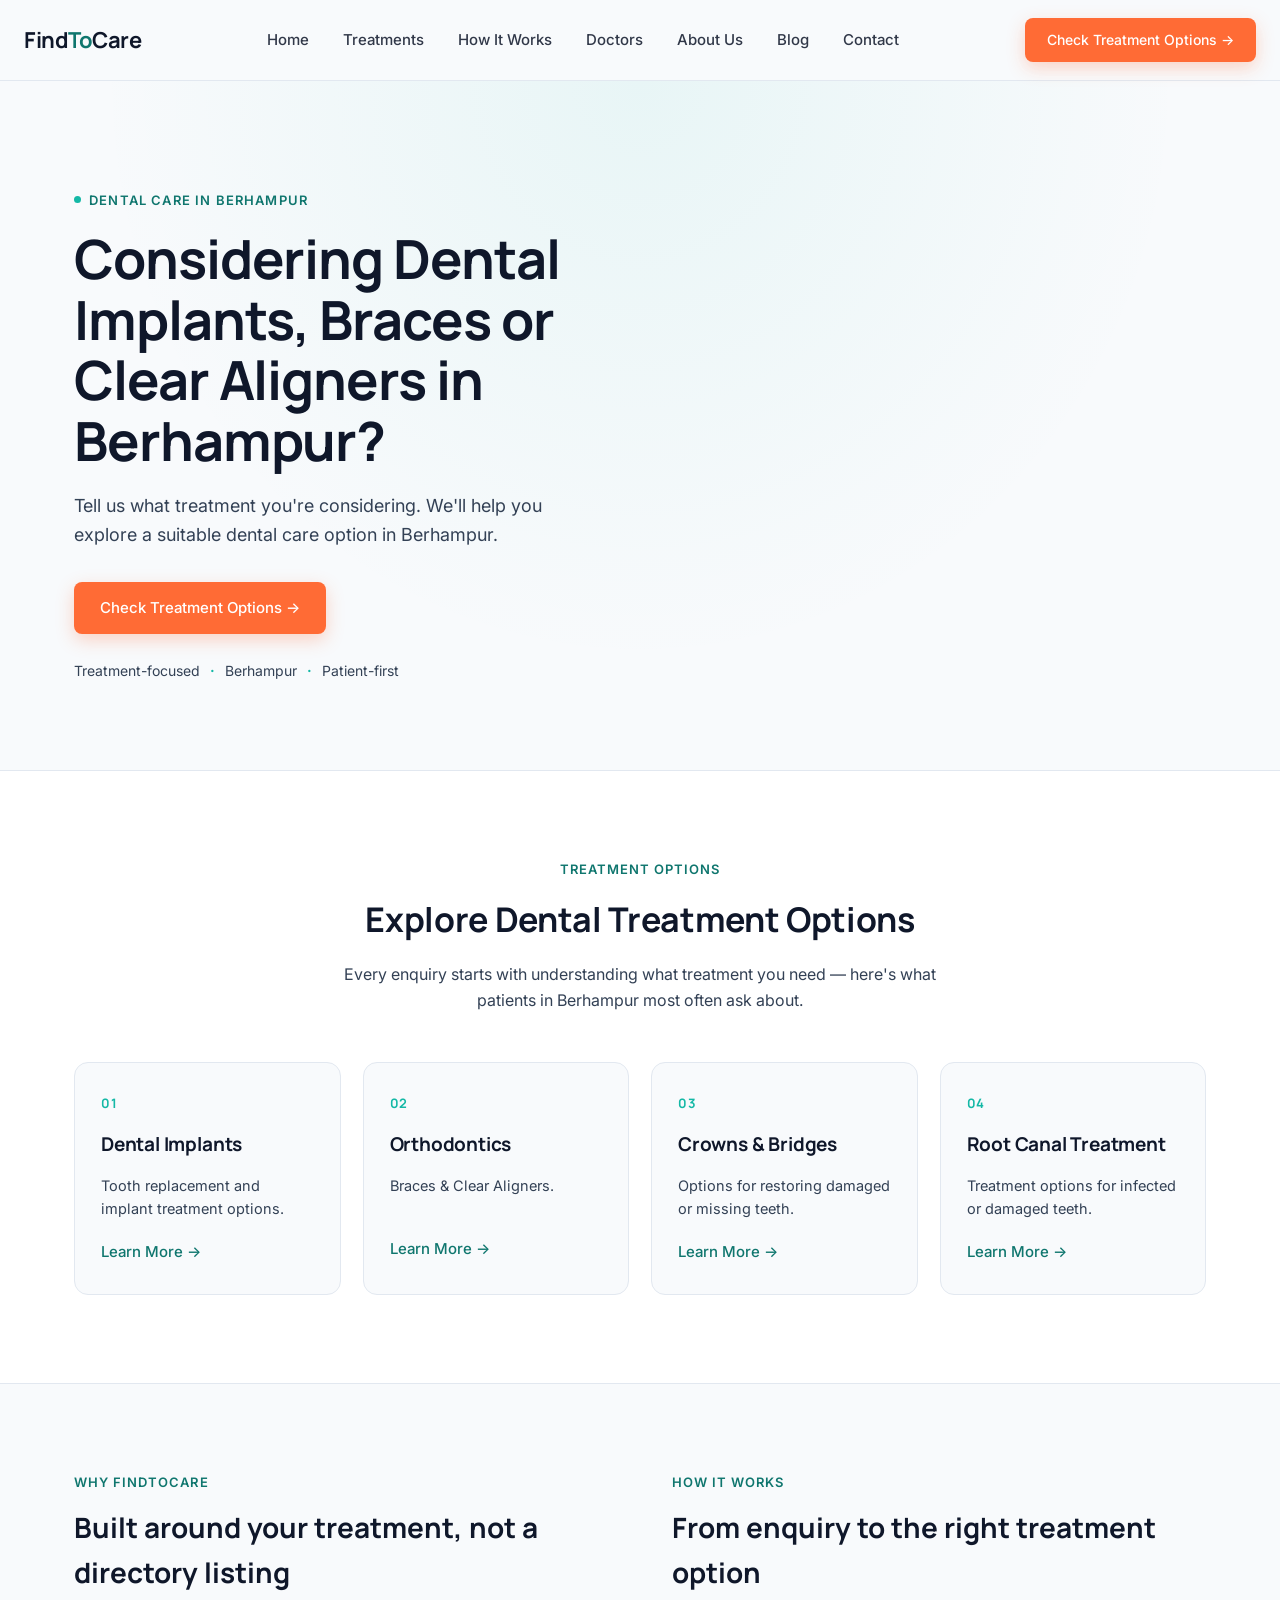
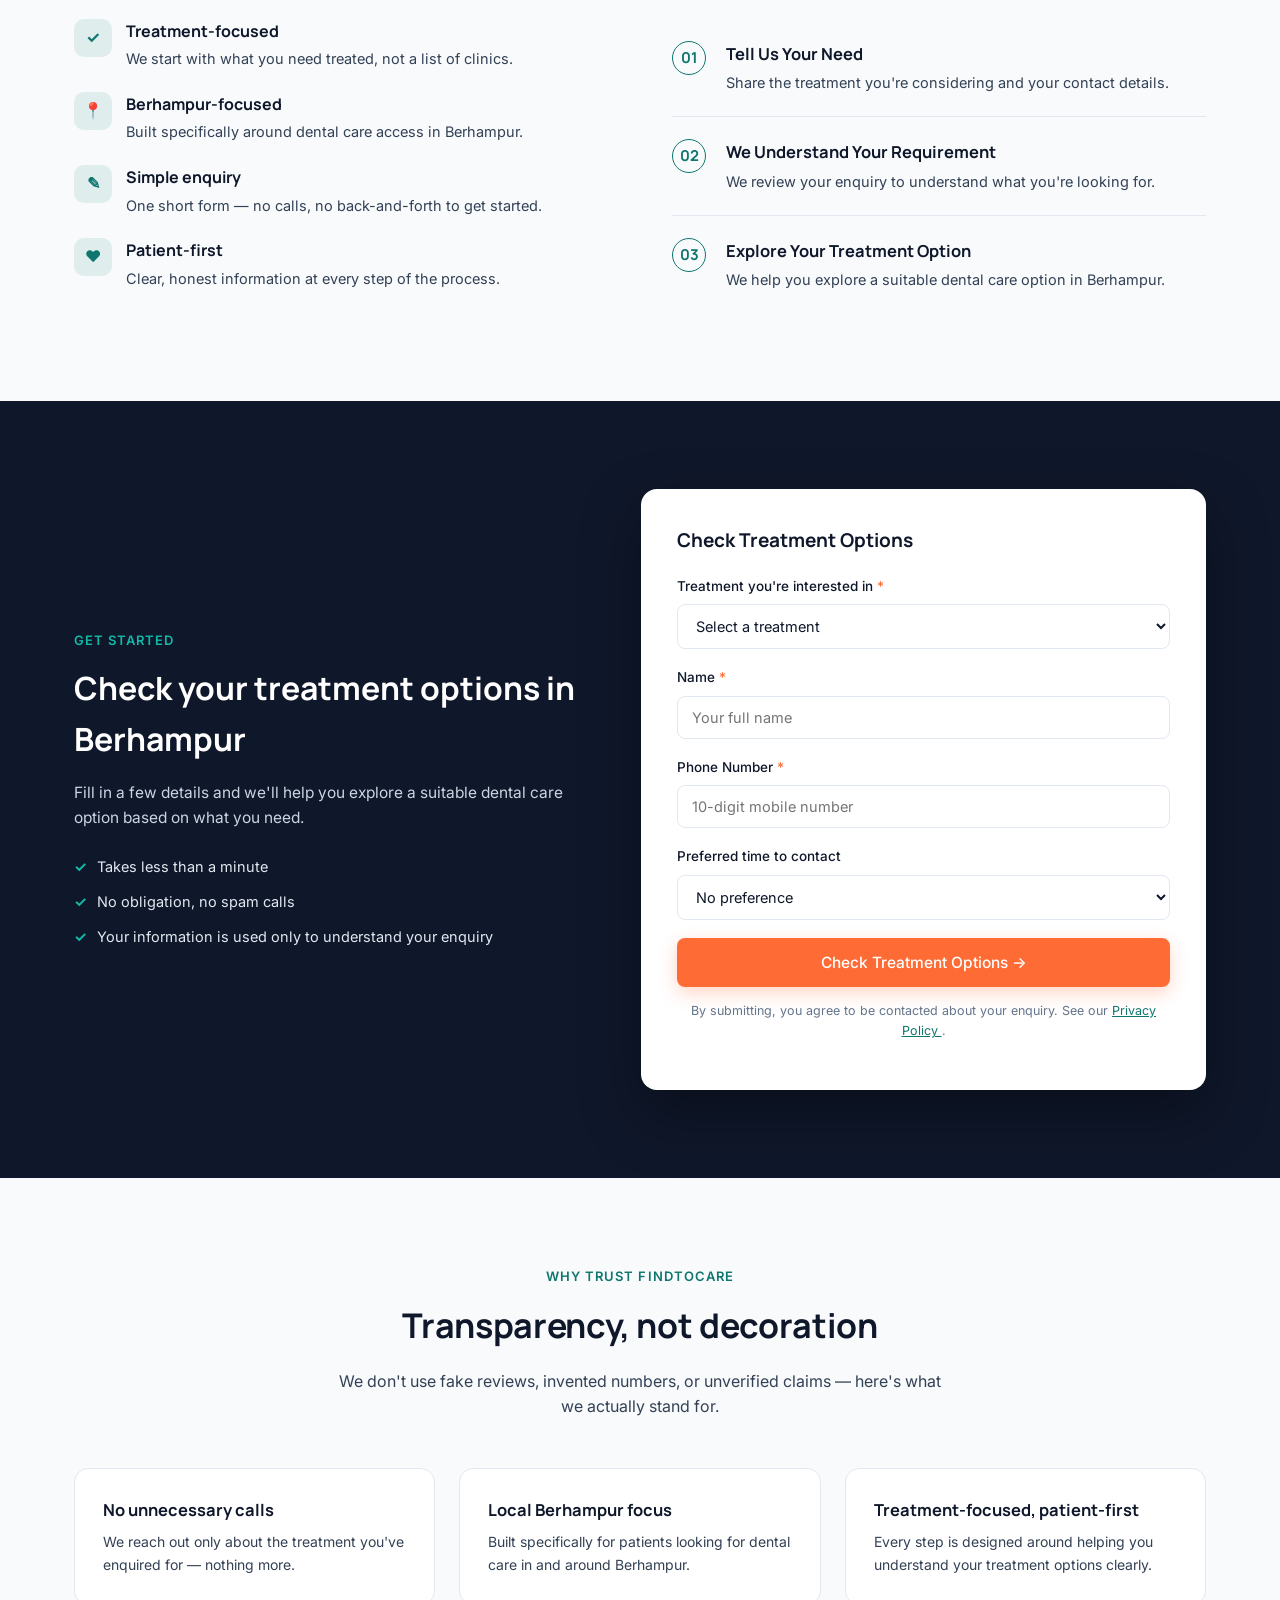
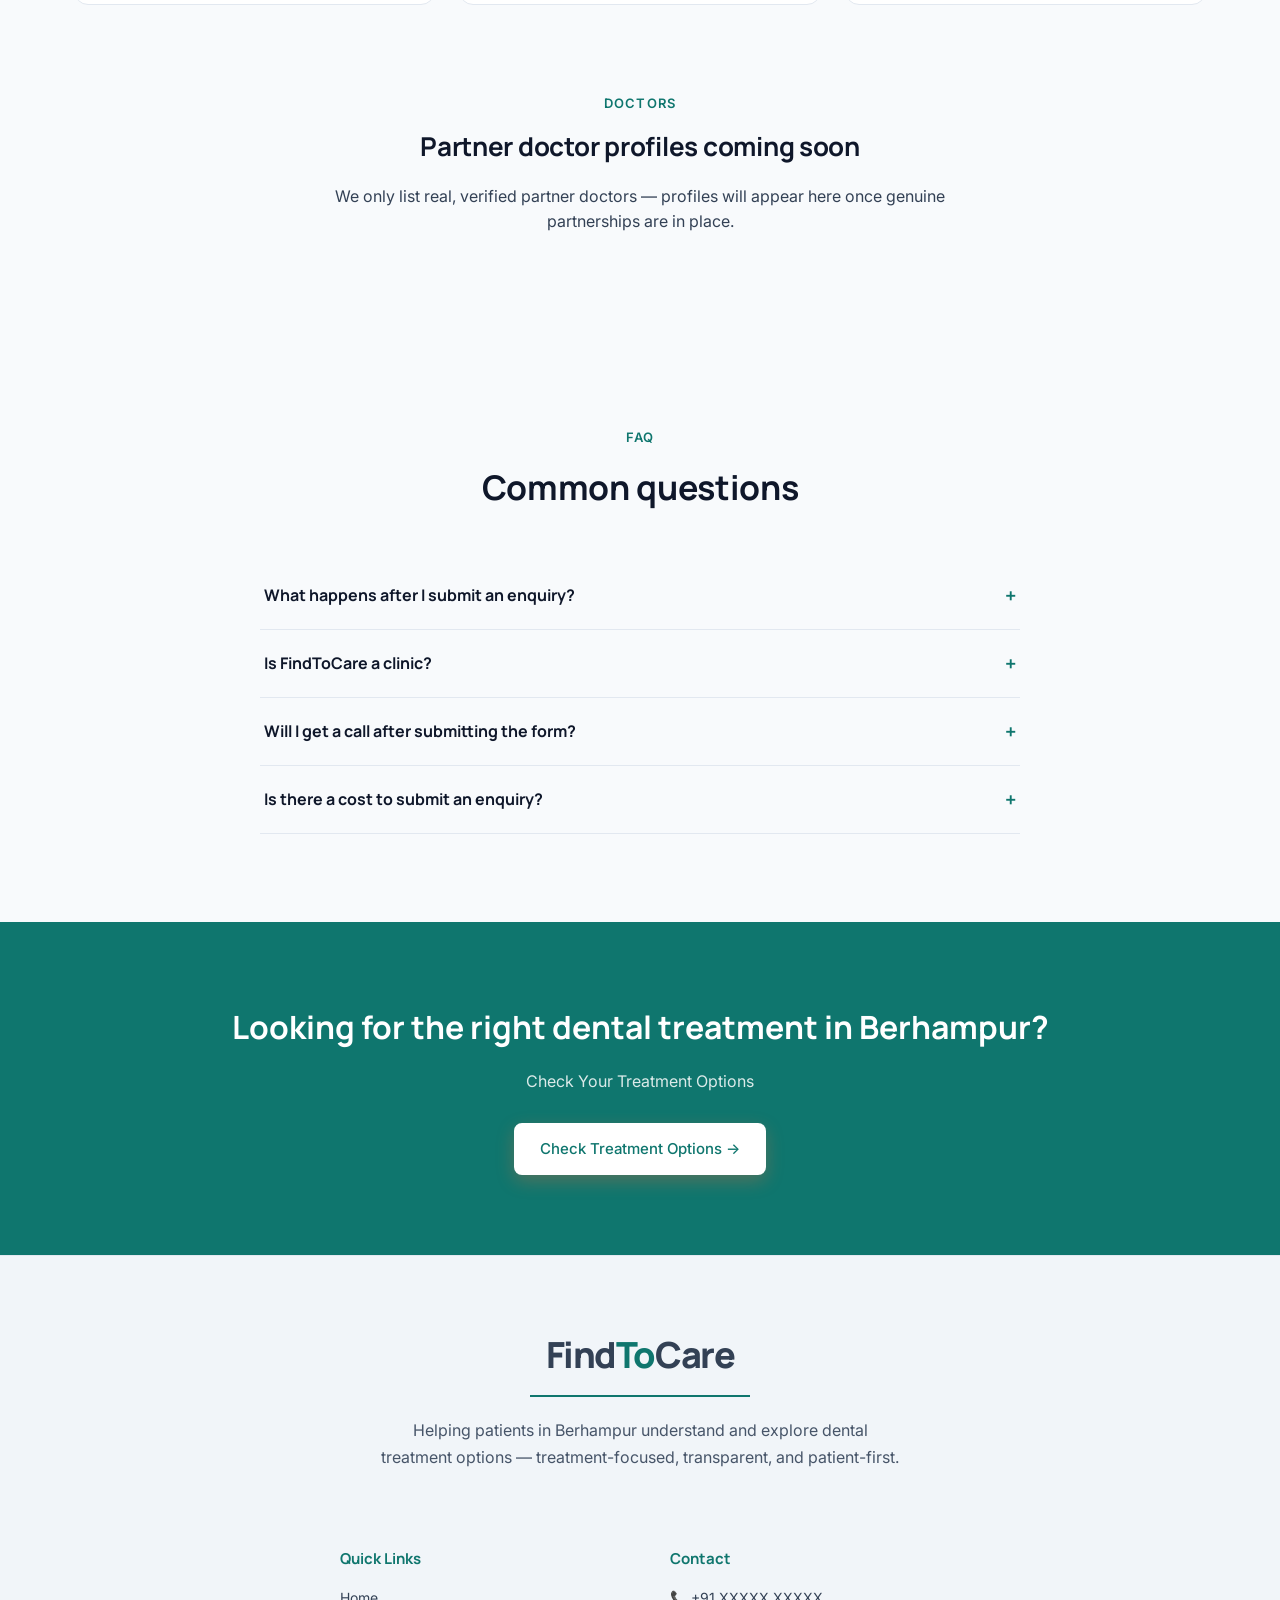
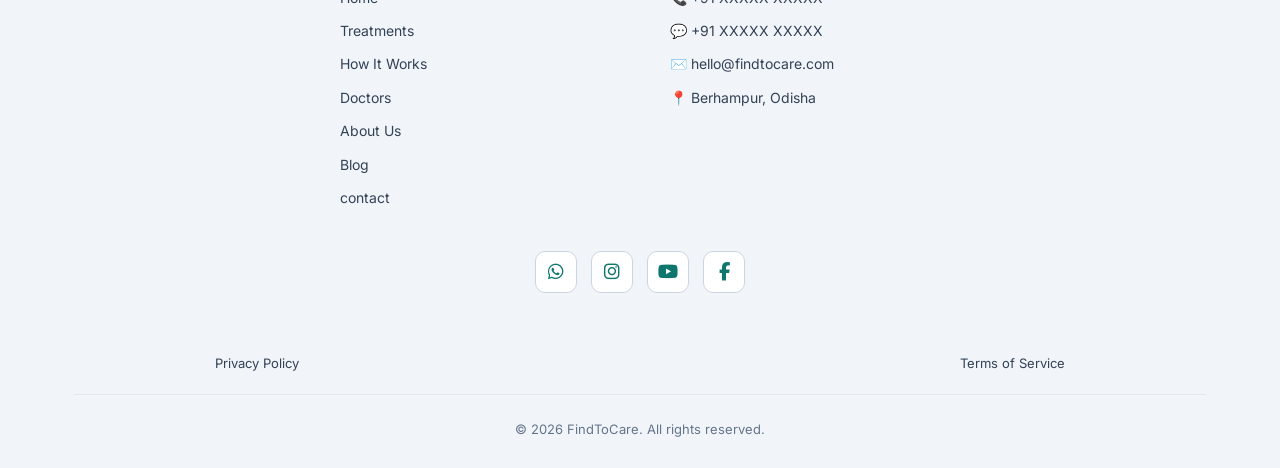
==== Index.html @ 0a7e87ca "Update Index.html" ====
<!DOCTYPE html>
<html lang="en">
<head>
<meta charset="UTF-8">
<meta name="viewport" content="width=device-width, initial-scale=1.0">
<meta name="robots" content="noindex, nofollow">
<title>FindToCare — Dental Care in Berhampur</title>
<link rel="stylesheet" href="https://cdnjs.cloudflare.com/ajax/libs/font-awesome/6.5.1/css/all.min.css">
<link rel="preconnect" href="https://fonts.googleapis.com">
<link href="https://fonts.googleapis.com/css2?family=Manrope:wght@500;700;800&family=Inter:wght@400;500;600&display=swap" rel="stylesheet">

<style>

:root{
  --brand:#0F766E;
  --navy:#0F172A;
  --bg:#F8FAFC;
  --body:#334155;
  --cta:#FF6B35;
  --cta-dark:#e2551f;
  --accent:#14B8A6;
  --white:#ffffff;
  --border:#E2E8F0;
}

*{
  box-sizing:border-box;
}

html{
  scroll-behavior:smooth;
}

body{
  margin:0;
  background:var(--bg);
  color:var(--body);
  font-family:'Inter',sans-serif;
  font-weight:400;
  line-height:1.6;
  -webkit-font-smoothing:antialiased;
}

h1,h2,h3,.logo{
  font-family:'Manrope',sans-serif;
  font-weight:700;
  color:var(--navy);
  margin:0;
}

a{
  text-decoration:none;
  color:inherit;
}

img{
  max-width:100%;
  display:block;
}

.container{
  max-width:1180px;
  margin:0 auto;
  padding:0 24px;
}

:focus-visible{
  outline:3px solid var(--accent);
  outline-offset:3px;
}


/* =========================
   BUTTONS
========================= */

.btn{
  display:inline-flex;
  align-items:center;
  justify-content:center;
  gap:8px;
  font-family:'Inter',sans-serif;
  font-weight:500;
  font-size:15px;
  padding:14px 26px;
  border-radius:8px;
  border:none;
  cursor:pointer;
  transition:
    transform .15s ease,
    box-shadow .15s ease,
    background .15s ease;
}

.btn-primary{
  background:var(--cta);
  color:#fff;
  box-shadow:0 6px 18px rgba(255,107,53,0.28);
}

.btn-primary:hover{
  background:var(--cta-dark);
  transform:translateY(-1px);
}

.btn-secondary{
  color:var(--brand);
  font-weight:500;
  padding:0;
  background:none;
}

.btn-secondary:hover{
  text-decoration:underline;
}

.btn-outline{
  border:1.5px solid var(--brand);
  color:var(--brand);
  background:transparent;
  padding:12px 22px;
}

.btn-outline:hover{
  background:rgba(15,118,110,0.06);
}


/* =========================
   HEADER
========================= */

header{
  position:sticky;
  top:0;
  z-index:50;
  background:rgba(248,250,252,0.92);
  backdrop-filter:blur(8px);
  border-bottom:1px solid var(--border);
}

.header-inner{
  display:flex;
  align-items:center;
  justify-content:space-between;
  padding:18px 24px;
}

.logo{
  font-size:22px;
  letter-spacing:-0.02em;
}

.logo span.find,
.logo span.care{
  color:var(--navy);
}

.logo span.to{
  color:var(--brand);
}

nav.main-nav{
  display:flex;
  align-items:center;
  gap:34px;
}

nav.main-nav a{
  font-family:'Inter',sans-serif;
  font-weight:500;
  font-size:15px;
  color:var(--navy);
  opacity:0.85;
}

nav.main-nav a:hover{
  opacity:1;
  color:var(--brand);
}

.header-right{
  display:flex;
  align-items:center;
  gap:28px;
}

.hamburger{
  display:none;
  flex-direction:column;
  gap:5px;
  background:none;
  border:none;
  cursor:pointer;
  padding:4px;
}

.hamburger span{
  width:24px;
  height:2px;
  background:var(--navy);
  display:block;
}

.mobile-menu{
  display:none;
  flex-direction:column;
  gap:2px;
  padding:0 24px 20px;
  background:var(--bg);
  border-bottom:1px solid var(--border);
}

.mobile-menu a{
  padding:12px 0;
  font-family:'Inter',sans-serif;
  font-weight:500;
  color:var(--navy);
  border-bottom:1px solid var(--border);
}

.mobile-menu.open{
  display:flex;
}


/* =========================
   HERO
========================= */

.hero{
  padding:104px 0 88px;
  position:relative;
  overflow:hidden;
  background:
    radial-gradient(
      ellipse at top,
      rgba(20,184,166,0.07) 0%,
      rgba(248,250,252,0) 60%
    );
}

.hero-grid{
  display:grid;
  grid-template-columns:1.1fr 0.9fr;
  gap:40px;
  align-items:center;
}

.hero-copy{
  text-align:left;
}

.eyebrow{
  font-family:'Inter',sans-serif;
  font-weight:600;
  font-size:13px;
  letter-spacing:0.09em;
  color:var(--brand);
  text-transform:uppercase;
  display:inline-flex;
  align-items:center;
  gap:8px;
  margin-bottom:18px;
}

.eyebrow::before{
  content:"";
  width:7px;
  height:7px;
  border-radius:50%;
  background:var(--accent);
  display:inline-block;
}

.hero h1{
  font-size:54px;
  line-height:1.12;
  letter-spacing:-0.02em;
  margin-bottom:22px;
}

.hero-sub{
  font-size:18px;
  color:var(--body);
  max-width:520px;
  margin:0 0 32px;
}

.hero-cta-row{
  display:flex;
  align-items:center;
  justify-content:flex-start;
  gap:20px;
  flex-wrap:wrap;
  margin-bottom:26px;
}

.trust-line{
  font-family:'Inter',sans-serif;
  font-size:14px;
  color:var(--body);
  display:flex;
  align-items:center;
  justify-content:flex-start;
  gap:10px;
  flex-wrap:wrap;
}

.trust-line .dot{
  color:var(--accent);
  font-weight:700;
}

.hero-image{
  min-height:280px;
}


/* =========================
   SECTIONS
========================= */

section{
  padding:88px 0;
}

.section-head{
  max-width:620px;
  margin:0 auto 48px;
  text-align:center;
}

.section-eyebrow{
  font-family:'Inter',sans-serif;
  font-weight:600;
  font-size:13px;
  letter-spacing:0.08em;
  text-transform:uppercase;
  color:var(--brand);
  margin-bottom:12px;
  display:block;
}

.section-head h2{
  font-size:34px;
  letter-spacing:-0.01em;
  margin-bottom:14px;
}

.section-head p{
  font-size:16px;
  color:var(--body);
}


/* =========================
   TREATMENTS
========================= */

.treatments-section{
  background:var(--white);
  border-top:1px solid var(--border);
  border-bottom:1px solid var(--border);
}

.treatment-grid{
  display:grid;
  grid-template-columns:repeat(4,1fr);
  gap:22px;
}

.t-card{
  background:var(--bg);
  border:1px solid var(--border);
  border-radius:14px;
  padding:30px 26px;
  transition:
    transform .18s ease,
    box-shadow .18s ease,
    border-color .18s ease;
}

.t-card:hover{
  transform:translateY(-4px);
  box-shadow:0 14px 30px rgba(15,23,42,0.08);
  border-color:var(--accent);
}

.t-num{
  font-family:'Manrope',sans-serif;
  font-weight:700;
  font-size:13px;
  color:var(--accent);
  letter-spacing:0.04em;
  margin-bottom:16px;
  display:block;
}

.t-card h3{
  font-size:19px;
  margin-bottom:10px;
  letter-spacing:-0.01em;
}

.t-card p{
  font-size:14.5px;
  color:var(--body);
  margin-bottom:18px;
  min-height:44px;
}


/* =========================
   WHY + HOW
========================= */

.why-how-grid{
  display:grid;
  grid-template-columns:1fr 1fr;
  gap:64px;
  align-items:start;
}

.why-list{
  list-style:none;
  padding:0;
  margin:0;
  display:grid;
  gap:20px;
}

.why-list li{
  display:flex;
  gap:14px;
  align-items:flex-start;
  font-family:'Inter',sans-serif;
}

.why-icon{
  width:38px;
  height:38px;
  border-radius:10px;
  background:rgba(15,118,110,0.1);
  color:var(--brand);
  display:flex;
  align-items:center;
  justify-content:center;
  flex-shrink:0;
  font-weight:700;
}

.why-list strong{
  color:var(--navy);
  font-family:'Manrope',sans-serif;
  display:block;
  margin-bottom:2px;
  font-size:16px;
}

.why-list span.desc{
  font-size:14.5px;
  color:var(--body);
}

.how-steps{
  display:grid;
  gap:0;
}

.how-step{
  display:flex;
  gap:20px;
  padding:22px 0;
  border-bottom:1px solid var(--border);
}

.how-step:last-child{
  border-bottom:none;
}

.how-num{
  font-family:'Manrope',sans-serif;
  font-weight:700;
  font-size:15px;
  color:var(--brand);
  width:34px;
  height:34px;
  border-radius:50%;
  border:1.5px solid var(--brand);
  display:flex;
  align-items:center;
  justify-content:center;
  flex-shrink:0;
}

.how-step h3{
  font-size:16.5px;
  margin-bottom:4px;
}

.how-step p{
  font-size:14.5px;
  margin:0;
  color:var(--body);
}


/* =========================
   FORM
========================= */

.form-section{
  background:var(--navy);
}

.form-wrap{
  display:grid;
  grid-template-columns:0.95fr 1.05fr;
  gap:56px;
  align-items:center;
}

.form-copy .section-eyebrow{
  color:var(--accent);
}

.form-copy h2{
  color:#fff;
  font-size:32px;
  margin-bottom:16px;
  text-align:left;
}

.form-copy p{
  color:#CBD5E1;
  font-size:15.5px;
  margin-bottom:24px;
}

.form-points{
  list-style:none;
  padding:0;
  margin:0;
  display:grid;
  gap:12px;
}

.form-points li{
  display:flex;
  gap:10px;
  align-items:flex-start;
  color:#E2E8F0;
  font-size:14.5px;
}

.form-points li::before{
  content:"✓";
  color:var(--accent);
  font-weight:700;
}

.form-card{
  background:var(--white);
  border-radius:16px;
  padding:36px;
  box-shadow:0 24px 60px rgba(0,0,0,0.35);
}

.form-card h3{
  font-size:19px;
  margin-bottom:20px;
}

.field{
  margin-bottom:18px;
}

.field label{
  display:block;
  font-family:'Inter',sans-serif;
  font-weight:500;
  font-size:13.5px;
  color:var(--navy);
  margin-bottom:7px;
}

.field .req{
  color:var(--cta);
}

.field select,
.field input{
  width:100%;
  padding:12px 14px;
  border:1.5px solid var(--border);
  border-radius:8px;
  font-family:'Inter',sans-serif;
  font-size:14.5px;
  color:var(--navy);
  background:#fff;
  transition:border-color .15s ease;
}

.field select:focus,
.field input:focus{
  border-color:var(--brand);
  outline:none;
}

.field-error{
  font-size:12.5px;
  color:var(--cta);
  margin-top:6px;
  display:none;
}

.field.invalid select,
.field.invalid input{
  border-color:var(--cta);
}

.field.invalid .field-error{
  display:block;
}

.form-submit{
  width:100%;
  justify-content:center;
  font-size:15.5px;
  padding:15px;
}

.form-note{
  font-size:12.5px;
  color:#64748B;
  margin-top:14px;
  text-align:center;
}

.form-note a{
  color:var(--brand);
  text-decoration:underline;
}

.form-success{
  display:none;
  text-align:center;
  padding:20px 0;
}

.form-success.show{
  display:block;
}

.form-success .check{
  width:52px;
  height:52px;
  border-radius:50%;
  background:rgba(20,184,166,0.12);
  color:var(--accent);
  display:flex;
  align-items:center;
  justify-content:center;
  margin:0 auto 16px;
  font-size:26px;
}

.form-success h3{
  margin-bottom:8px;
}

.form-success p{
  font-size:14.5px;
  color:var(--body);
}

.form-fields.hidden{
  display:none;
}


/* =========================
   TRUST
========================= */

.trust-grid{
  display:grid;
  grid-template-columns:repeat(3,1fr);
  gap:24px;
}

.trust-card{
  padding:28px;
  border-radius:14px;
  border:1px solid var(--border);
  background:var(--white);
}

.trust-card h3{
  font-size:16.5px;
  margin-bottom:8px;
}

.trust-card p{
  font-size:14px;
  margin:0;
  color:var(--body);
}


/* =========================
   FAQ
========================= */

.faq-list{
  max-width:760px;
  margin:0 auto;
  display:grid;
  gap:0;
}

.faq-item{
  border-bottom:1px solid var(--border);
}

.faq-q{
  width:100%;
  text-align:left;
  background:none;
  border:none;
  padding:20px 4px;
  display:flex;
  justify-content:space-between;
  align-items:center;
  cursor:pointer;
  font-family:'Manrope',sans-serif;
  font-weight:700;
  font-size:16px;
  color:var(--navy);
}

.faq-q .plus{
  color:var(--brand);
  font-size:20px;
  transition:transform .2s ease;
  flex-shrink:0;
  margin-left:16px;
}

.faq-item.open .plus{
  transform:rotate(45deg);
}

.faq-a{
  max-height:0;
  overflow:hidden;
  transition:max-height .25s ease;
}

.faq-a p{
  padding:0 4px 20px;
  font-size:14.5px;
  color:var(--body);
  margin:0;
}


/* =========================
   FINAL CTA
========================= */

.final-cta{
  background:var(--brand);
  text-align:center;
  padding:80px 0;
}

.final-cta h2{
  color:#fff;
  font-size:32px;
  margin-bottom:14px;
}

.final-cta p{
  color:rgba(255,255,255,0.85);
  font-size:16px;
  margin-bottom:28px;
}


/* =========================
   FOOTER
========================= */

footer{
  background:#F1F5F9;
  border-top:1px solid #E2E8F0;
  padding:70px 0 28px;
}

.footer-brand{
  text-align:center;
  margin:0 auto 55px;
  max-width:600px;
}

.footer-logo{
  display:inline-block;
  font-family:'Manrope',sans-serif;
  font-size:36px;
  font-weight:800;
  letter-spacing:-0.04em;
  margin-bottom:12px;
  }

  .footer-logo .to{
  color:#0F766E;
  }
.footer-divider {
  width: 220px;
  border: none;
  border-top: 2px solid #0F766E;
  margin: 0 auto 20px;
}
  
.footer-brand p{
  font-size:16px;
  line-height:1.7;
  color:#475569;
  margin:0 auto;
  max-width:520px;
}

.footer-grid{
  display:grid;
  grid-template-columns:1fr  1fr;
  gap:60px;
  max-width:600px;
  margin:0 auto 42px;
}

  .footer-pair{
  display:flex;
  flex-direction:column;
  gap:32px;
  }

.footer-col h4{
  font-family:'Manrope',sans-serif;
  font-weight:700;
  font-size:15px;
  color:#0F766E;
  margin-bottom:16px;
}

.footer-col ul{
  list-style:none;
  padding:0;
  margin:0;
  display:grid;
  gap:11px;
}

.footer-col li,
.footer-col a{
  font-size:14px;
  color:#334155;
}

.footer-col a:hover{
  color:#FF6B35;
}

.social-row{
  display:flex;
  justify-content:center;
  align-items:center;
  gap:14px;
  margin:0 auto 40px;
}

.social-row a{
  width:42px;
  height:42px;
  border-radius:10px;
  background:#FFFFFF;
  border:1px solid #CBD5E1;
  display:flex;
  align-items:center;
  justify-content:center;
  color:#0F766E;
  font-size:18px;
  transition:all .18s ease;
}

.social-row a:hover{
  color:#FFFFFF;
  background:#FF6B35;
  border-color:#FF6B35;
  transform:translateY(-2px);
}

.footer-bottom{
  border-top:1px solid #E2E8F0;
  padding-top:24px;
  display:flex;
  justify-content:center;
  align-items:center;
  font-size:13px;
  color:#64748B;
  text-align:center;
}
.footer-legal{
  display:flex;
  justify-content:space-between;
  align-items:center;
  max-width:850px;
  margin:0 auto 20px;
  padding-top:20px;
  
}

.footer-legal a{
  color:#334155;
  font-size:13px;
  text-decoration:none;
}


  
/* =========================
   TABLET
========================= */

@media (max-width:920px){

  nav.main-nav{
    display:none;
  }

  .hamburger{
    display:flex;
  }

  /* Desktop header CTA hidden on tablet/mobile */
  .header-right .btn{
    display:none;
  }

  .header-inner{
    padding:16px 24px;
  }

  .hero-grid{
    grid-template-columns:1fr;
    gap:28px;
    text-align:center;
  }

  .hero-copy{
    text-align:center;
  }

  .hero-sub{
    margin-left:auto;
    margin-right:auto;
  }

  .hero-cta-row{
    justify-content:center;
  }

  .trust-line{
    justify-content:center;
  }

  .hero-image{
    min-height:0;
  }

  .treatment-grid{
    grid-template-columns:repeat(2,1fr);
  }

  .why-how-grid{
    grid-template-columns:1fr;
    gap:48px;
  }

  .form-wrap{
    grid-template-columns:1fr;
    gap:36px;
  }

  .form-copy{
    text-align:center;
  }

  .form-copy h2{
    text-align:center;
  }

  .form-points{
    justify-items:center;
  }

  .form-points li{
    text-align:left;
  }

  .trust-grid{
    grid-template-columns:1fr;
  }

  .footer-grid{
    grid-template-columns:1fr 1fr;
    gap:32px;
  }
}


/* =========================
   MOBILE
========================= */

@media (max-width:560px){

  .container{
    padding:0 18px;
  }

  /* Mobile header */
  .header-inner{
    padding:15px 18px;
  }

  .logo{
    font-size:21px;
  }

  .mobile-menu{
    padding:0 18px 18px;
  }

  .hero{
    padding:56px 0 48px;
  }

  .hero h1{
    font-size:34px;
    line-height:1.16;
  }

  .hero-sub{
    font-size:16px;
    line-height:1.6;
  }

  .hero-cta-row{
    margin-bottom:22px;
  }

  .hero .btn{
    width:100%;
    max-width:320px;
  }

  .trust-line{
    font-size:13px;
    gap:7px;
  }

  section{
    padding:60px 0;
  }

  .section-head{
    margin-bottom:36px;
  }

  .section-head h2{
    font-size:26px;
  }

  .section-head p{
    font-size:15px;
  }

  .treatment-grid{
    grid-template-columns:1fr;
    gap:16px;
  }

  .t-card{
    padding:26px 22px;
  }

  .t-card p{
    min-height:auto;
  }

  .why-how-grid{
    gap:42px;
  }

  .why-list{
    gap:18px;
  }

  .how-step{
    gap:14px;
    padding:20px 0;
  }

  .form-card{
    padding:26px 22px;
  }

  .form-copy h2{
    font-size:28px;
  }

  .final-cta{
    padding:64px 0;
  }

  .final-cta h2{
    font-size:27px;
  }

  .final-cta p{
    font-size:15px;
  }

  .final-cta .btn{
    width:100%;
    max-width:320px;
  }

  .footer-grid{
    grid-template-columns:1fr;
    gap:30px;
    margin-bottom:38px;
  }

  .footer-bottom{
    flex-direction:column;
    align-items:flex-start;
  }
}


/* =========================
   SMALL MOBILE
========================= */

@media (max-width:380px){

  .hero h1{
    font-size:30px;
  }

  .hero-sub{
    font-size:15px;
  }

  .section-head h2{
    font-size:24px;
  }

  .form-card{
    padding:22px 18px;
  }
}


/* =========================
   REDUCED MOTION
========================= */

@media (prefers-reduced-motion:reduce){

  *{
    transition:none !important;
    scroll-behavior:auto !important;
  }
}

</style>
</head>

<body>


<!-- =========================
     HEADER
========================= -->

<header>

  <div class="header-inner">

    <a href="#top" class="logo">
      <span class="find">Find</span><span class="to">To</span><span class="care">Care</span>
    </a>

    <nav class="main-nav">
      <a href="#top">Home</a>
      <a href="#treatments">Treatments</a>
      <a href="#how-it-works">How It Works</a>
      <a href="#doctors">Doctors</a>
      <a href="#about">About Us</a>
      <a href="#faq">Blog</a>
      <a href="#contact">Contact</a>
    </nav>

    <div class="header-right">

      <!-- Desktop only -->
      <a href="#lead-form"
         class="btn btn-primary"
         style="padding:11px 22px; font-size:14px;">
        Check Treatment Options →
      </a>

      <!-- Mobile only -->
      <button
        class="hamburger"
        id="hamburgerBtn"
        aria-label="Open menu"
        aria-expanded="false">

        <span></span>
        <span></span>
        <span></span>

      </button>

    </div>

  </div>


  <!-- Mobile menu -->
  <div class="mobile-menu" id="mobileMenu">

    <a href="#top">Home</a>
    <a href="#treatments">Treatments</a>
    <a href="#how-it-works">How It Works</a>
    <a href="#doctors">Doctors</a>
    <a href="#about">About Us</a>
    <a href="#faq">Blog</a>
    <a href="#contact">Contact</a>

  </div>

</header>


<main id="top">


<!-- =========================
     HERO
========================= -->

<section class="hero">

  <div class="container hero-grid">

    <div class="hero-copy">

      <span class="eyebrow">
        Dental Care in Berhampur
      </span>

      <h1>
        Considering Dental Implants, Braces or Clear Aligners in Berhampur?
      </h1>

      <p class="hero-sub">
        Tell us what treatment you're considering.
        We'll help you explore a suitable dental care option in Berhampur.
      </p>

      <div class="hero-cta-row">

        <a href="#lead-form" class="btn btn-primary">
          Check Treatment Options →
        </a>

      </div>

      <div class="trust-line">

        <span>Treatment-focused</span>
        <span class="dot">·</span>

        <span>Berhampur</span>
        <span class="dot">·</span>

        <span>Patient-first</span>

      </div>

    </div>

    <div class="hero-image">
      <!-- Future hero image can be added here -->
    </div>

  </div>

</section>


<!-- =========================
     TREATMENTS
========================= -->

<section class="treatments-section" id="treatments">

  <div class="container">

    <div class="section-head">

      <span class="section-eyebrow">
        Treatment Options
      </span>

      <h2>
        Explore Dental Treatment Options
      </h2>

      <p>
        Every enquiry starts with understanding what treatment you need —
        here's what patients in Berhampur most often ask about.
      </p>

    </div>


    <div class="treatment-grid">

      <div class="t-card">

        <span class="t-num">01</span>

        <h3>
          Dental Implants
        </h3>

        <p>
          Tooth replacement and implant treatment options.
        </p>

        <a href="#lead-form" class="btn btn-secondary">
          Learn More →
        </a>

      </div>


      <div class="t-card">

        <span class="t-num">02</span>

        <h3>
          Orthodontics
        </h3>

        <p>
          Braces &amp; Clear Aligners.
        </p>

        <a href="#lead-form" class="btn btn-secondary">
          Learn More →
        </a>

      </div>


      <div class="t-card">

        <span class="t-num">03</span>

        <h3>
          Crowns &amp; Bridges
        </h3>

        <p>
          Options for restoring damaged or missing teeth.
        </p>

        <a href="#lead-form" class="btn btn-secondary">
          Learn More →
        </a>

      </div>


      <div class="t-card">

        <span class="t-num">04</span>

        <h3>
          Root Canal Treatment
        </h3>

        <p>
          Treatment options for infected or damaged teeth.
        </p>

        <a href="#lead-form" class="btn btn-secondary">
          Learn More →
        </a>

      </div>

    </div>

  </div>

</section>


<!-- =========================
     WHY + HOW
========================= -->

<section id="how-it-works">

  <div class="container why-how-grid">


    <div>

      <span class="section-eyebrow">
        Why FindToCare
      </span>

      <h2 style="font-size:28px; margin-bottom:24px;">
        Built around your treatment, not a directory listing
      </h2>


      <ul class="why-list">

        <li>

          <div class="why-icon">
            ✓
          </div>

          <div>
            <strong>Treatment-focused</strong>

            <span class="desc">
              We start with what you need treated, not a list of clinics.
            </span>
          </div>

        </li>


        <li>

          <div class="why-icon">
            📍
          </div>

          <div>
            <strong>Berhampur-focused</strong>

            <span class="desc">
              Built specifically around dental care access in Berhampur.
            </span>
          </div>

        </li>


        <li>

          <div class="why-icon">
            ✎
          </div>

          <div>
            <strong>Simple enquiry</strong>

            <span class="desc">
              One short form — no calls, no back-and-forth to get started.
            </span>
          </div>

        </li>


        <li>

          <div class="why-icon">
            ♥
          </div>

          <div>
            <strong>Patient-first</strong>

            <span class="desc">
              Clear, honest information at every step of the process.
            </span>
          </div>

        </li>

      </ul>

    </div>


    <div>

      <span class="section-eyebrow">
        How It Works
      </span>

      <h2 style="font-size:28px; margin-bottom:24px;">
        From enquiry to the right treatment option
      </h2>


      <div class="how-steps">

        <div class="how-step">

          <div class="how-num">
            01
          </div>

          <div>
            <h3>Tell Us Your Need</h3>

            <p>
              Share the treatment you're considering and your contact details.
            </p>
          </div>

        </div>


        <div class="how-step">

          <div class="how-num">
            02
          </div>

          <div>
            <h3>We Understand Your Requirement</h3>

            <p>
              We review your enquiry to understand what you're looking for.
            </p>
          </div>

        </div>


        <div class="how-step">

          <div class="how-num">
            03
          </div>

          <div>
            <h3>Explore Your Treatment Option</h3>

            <p>
              We help you explore a suitable dental care option in Berhampur.
            </p>
          </div>

        </div>

      </div>

    </div>

  </div>

</section>


<!-- =========================
     LEAD FORM
========================= -->

<section class="form-section" id="lead-form">

  <div class="container form-wrap">


    <div class="form-copy">

      <span class="section-eyebrow">
        Get Started
      </span>

      <h2>
        Check your treatment options in Berhampur
      </h2>

      <p>
        Fill in a few details and we'll help you explore a suitable
        dental care option based on what you need.
      </p>


      <ul class="form-points">

        <li>
          Takes less than a minute
        </li>

        <li>
          No obligation, no spam calls
        </li>

        <li>
          Your information is used only to understand your enquiry
        </li>

      </ul>

    </div>


    <div class="form-card">

      <div id="formFields" class="form-fields">

        <h3>
          Check Treatment Options
        </h3>


        <form id="leadForm" novalidate>


          <div class="field" id="field-treatment">

            <label for="treatment">
              Treatment you're interested in
              <span class="req">*</span>
            </label>

            <select id="treatment" name="treatment" required>

              <option value="" disabled selected>
                Select a treatment
              </option>

              <option>
                Dental Implants
              </option>

              <option>
                Braces
              </option>

              <option>
                Clear Aligners
              </option>

              <option>
                Crowns &amp; Bridges
              </option>

              <option>
                Root Canal Treatment
              </option>

              <option>
                Other
              </option>

            </select>

            <span class="field-error">
              Please select a treatment.
            </span>

          </div>


          <div class="field" id="field-name">

            <label for="name">
              Name
              <span class="req">*</span>
            </label>

            <input
              type="text"
              id="name"
              name="name"
              placeholder="Your full name"
              required>

            <span class="field-error">
              Please enter your name.
            </span>

          </div>


          <div class="field" id="field-phone">

            <label for="phone">
              Phone Number
              <span class="req">*</span>
            </label>

            <input
              type="tel"
              id="phone"
              name="phone"
              placeholder="10-digit mobile number"
              inputmode="numeric"
              maxlength="10"
              required>

            <span class="field-error">
              Please enter a valid 10-digit phone number.
            </span>

          </div>


          <div class="field" id="field-time">

            <label for="time">
              Preferred time to contact
            </label>

            <select id="time" name="time">

              <option value="" selected>
                No preference
              </option>

              <option>
                Morning
              </option>

              <option>
                Afternoon
              </option>

              <option>
                Evening
              </option>

            </select>

          </div>


          <button
            type="submit"
            class="btn btn-primary form-submit">

            Check Treatment Options →

          </button>


          <p class="form-note">

            By submitting, you agree to be contacted about your enquiry.
            See our
            <a href="#" id="privacyLink">
              Privacy Policy
            </a>.

          </p>

        </form>

      </div>


      <div class="form-success" id="formSuccess">

        <div class="check">
          ✓
        </div>

        <h3>
          Enquiry received
        </h3>

        <p>
          Thanks — we'll review your treatment enquiry and reach out
          to help you explore a suitable option in Berhampur.
        </p>

      </div>

    </div>

  </div>

</section>


<!-- =========================
     TRUST
========================= -->

<section id="about">

  <div class="container">

    <div class="section-head">

      <span class="section-eyebrow">
        Why Trust FindToCare
      </span>

      <h2>
        Transparency, not decoration
      </h2>

      <p>
        We don't use fake reviews, invented numbers, or unverified claims —
        here's what we actually stand for.
      </p>

    </div>


    <div class="trust-grid">

      <div class="trust-card">

        <h3>
          No unnecessary calls
        </h3>

        <p>
          We reach out only about the treatment you've enquired for —
          nothing more.
        </p>

      </div>


      <div class="trust-card">

        <h3>
          Local Berhampur focus
        </h3>

        <p>
          Built specifically for patients looking for dental care
          in and around Berhampur.
        </p>

      </div>


      <div class="trust-card">

        <h3>
          Treatment-focused, patient-first
        </h3>

        <p>
          Every step is designed around helping you understand
          your treatment options clearly.
        </p>

      </div>

    </div>

  </div>

</section>


<!-- =========================
     DOCTORS
========================= -->

<section id="doctors" style="padding-top:0;">

  <div class="container">

    <div class="section-head" style="margin-bottom:0;">

      <span class="section-eyebrow">
        Doctors
      </span>

      <h2 style="font-size:26px;">
        Partner doctor profiles coming soon
      </h2>

      <p>
        We only list real, verified partner doctors —
        profiles will appear here once genuine partnerships are in place.
      </p>

    </div>

  </div>

</section>


<!-- =========================
     FAQ
========================= -->

<section id="faq">

  <div class="container">

    <div class="section-head">

      <span class="section-eyebrow">
        FAQ
      </span>

      <h2>
        Common questions
      </h2>

    </div>


    <div class="faq-list">


      <div class="faq-item">

        <button class="faq-q">

          What happens after I submit an enquiry?

          <span class="plus">+</span>

        </button>

        <div class="faq-a">

          <p>
            We review your enquiry to understand your treatment need,
            then help you explore a suitable dental care option in Berhampur.
          </p>

        </div>

      </div>


      <div class="faq-item">

        <button class="faq-q">

          Is FindToCare a clinic?

          <span class="plus">+</span>

        </button>

        <div class="faq-a">

          <p>
            No — FindToCare helps you explore treatment options
            in Berhampur based on your enquiry. We are not a clinic ourselves.
          </p>

        </div>

      </div>


      <div class="faq-item">

        <button class="faq-q">

          Will I get a call after submitting the form?

          <span class="plus">+</span>

        </button>

        <div class="faq-a">

          <p>
            We contact you only about the treatment you've enquired for,
            at your preferred time if you've shared one.
          </p>

        </div>

      </div>


      <div class="faq-item">

        <button class="faq-q">

          Is there a cost to submit an enquiry?

          <span class="plus">+</span>

        </button>

        <div class="faq-a">

          <p>
            No, submitting a treatment enquiry through FindToCare
            does not cost anything.
          </p>

        </div>

      </div>


    </div>

  </div>

</section>


<!-- =========================
     FINAL CTA
========================= -->

<section class="final-cta">

  <div class="container">

    <h2>
      Looking for the right dental treatment in Berhampur?
    </h2>

    <p>
      Check Your Treatment Options
    </p>

    <a
      href="#lead-form"
      class="btn btn-primary"
      style="background:#fff; color:var(--brand);">

      Check Treatment Options →

    </a>

  </div>

</section>


</main>


<!-- =========================
     FOOTER
========================= -->

<footer id="contact">

  <div class="container">

    <!-- Centered Business Name -->
    <div class="footer-inner-wrap">
      
    <div class="footer-brand">

      <a href="#top" class="footer-logo">
        <span class="find">Find</span><span class="to">To</span><span class="care">Care</span>
      </a>

      <hr class="footer-divider" />

      <p>
        Helping patients in Berhampur understand and explore
        dental treatment options — treatment-focused,
        transparent, and patient-first.
      </p>

    </div>


    <div class="footer-grid">
<div class="footer-pair">

      <!-- Quick Links -->
      <div class="footer-col">

        <h4>Quick Links</h4>

        <ul>
          <li><a href="#top">Home</a></li>
          <li><a href="#treatments">Treatments</a></li>
          <li><a href="#how-it-works">How It Works</a></li>
          <li><a href="#doctors">Doctors</a></li>
          <li><a href="#about">About Us</a></li>
          <li><a href="#faq">Blog</a></li>
          <li><a href="#contact">contact</a></li>
      </ul>

      </div>
</div>


      <!-- Contact -->
<div class="footer-col">
  <h4>Contact</h4>

  <ul class="footer-contact-list">
    <li>
      <a href="tel:+91XXXXXXXXXX">
        📞 <span>+91 XXXXX XXXXX</span>
      </a>
    </li>
    <li>
      <a href="https://wa.me/91XXXXXXXXXX" target="_blank">
        💬 <span>+91 XXXXX XXXXX</span>
      </a>
    </li>
    <li>
      <a href="mailto:hello@findtocare.com">
        ✉️ <span>hello@findtocare.com</span>
      </a>
    </li>
    <li>
      📍 <span>Berhampur, Odisha</span>
    </li>
  </ul>
</div>


    </div>
    </div> 


    <!-- Social Media -->
    <div class="social-row">

      <a href="#" aria-label="WhatsApp">
        <i class="fa-brands fa-whatsapp"></i>
      </a>

      <a href="#" aria-label="Instagram">
        <i class="fa-brands fa-instagram"></i>
      </a>

      <a href="#" aria-label="YouTube">
        <i class="fa-brands fa-youtube"></i>
      </a>

      <a href="#" aria-label="Facebook">
        <i class="fa-brands fa-facebook-f"></i>
      </a>

    </div>
<div class="footer-legal">
  <a href="/privacy-policy">Privacy Policy</a>
  <a href="/terms-conditions">Terms of Service</a>
</div>

    <div class="footer-bottom">

      <span>
        © 2026 FindToCare. All rights reserved.
      </span>

    </div>

  </div>

</footer>


<script>

/* =========================
   MOBILE MENU
========================= */

const hamburgerBtn =
  document.getElementById('hamburgerBtn');

const mobileMenu =
  document.getElementById('mobileMenu');

hamburgerBtn.addEventListener('click', () => {

  const isOpen =
    mobileMenu.classList.toggle('open');

  hamburgerBtn.setAttribute(
    'aria-expanded',
    isOpen
  );

});


mobileMenu
  .querySelectorAll('a')
  .forEach(a => {

    a.addEventListener('click', () => {

      mobileMenu.classList.remove('open');

      hamburgerBtn.setAttribute(
        'aria-expanded',
        'false'
      );

    });

  });


/* =========================
   FAQ ACCORDION
========================= */

document
  .querySelectorAll('.faq-item')
  .forEach(item => {

    const q =
      item.querySelector('.faq-q');

    const a =
      item.querySelector('.faq-a');

    q.addEventListener('click', () => {

      const isOpen =
        item.classList.contains('open');

      document
        .querySelectorAll('.faq-item.open')
        .forEach(el => {

          el.classList.remove('open');

          el.querySelector('.faq-a')
            .style.maxHeight = null;

        });


      if (!isOpen) {

        item.classList.add('open');

        a.style.maxHeight =
          a.scrollHeight + 'px';

      }

    });

  });


/* =========================
   FORM VALIDATION
========================= */

const form =
  document.getElementById('leadForm');

const formFields =
  document.getElementById('formFields');

const formSuccess =
  document.getElementById('formSuccess');


function setInvalid(fieldId, invalid){

  document
    .getElementById(fieldId)
    .classList
    .toggle('invalid', invalid);

}


form.addEventListener('submit', (e) => {

  e.preventDefault();

  let valid = true;


  const treatment =
    document.getElementById('treatment').value;

  setInvalid(
    'field-treatment',
    !treatment
  );

  if(!treatment){
    valid = false;
  }


  const name =
    document
      .getElementById('name')
      .value
      .trim();

  setInvalid(
    'field-name',
    name.length < 2
  );

  if(name.length < 2){
    valid = false;
  }


  const phone =
    document
      .getElementById('phone')
      .value
      .trim();

  const phoneValid =
    /^[6-9]\d{9}$/.test(phone);

  setInvalid(
    'field-phone',
    !phoneValid
  );

  if(!phoneValid){
    valid = false;
  }


  if(!valid){
    return;
  }


  /*
    Demo submit only.
    Replace this with your real backend/API
    when the lead system is connected.
  */

  formFields.classList.add('hidden');

  formSuccess.classList.add('show');

});

</script>


</body>
</html>
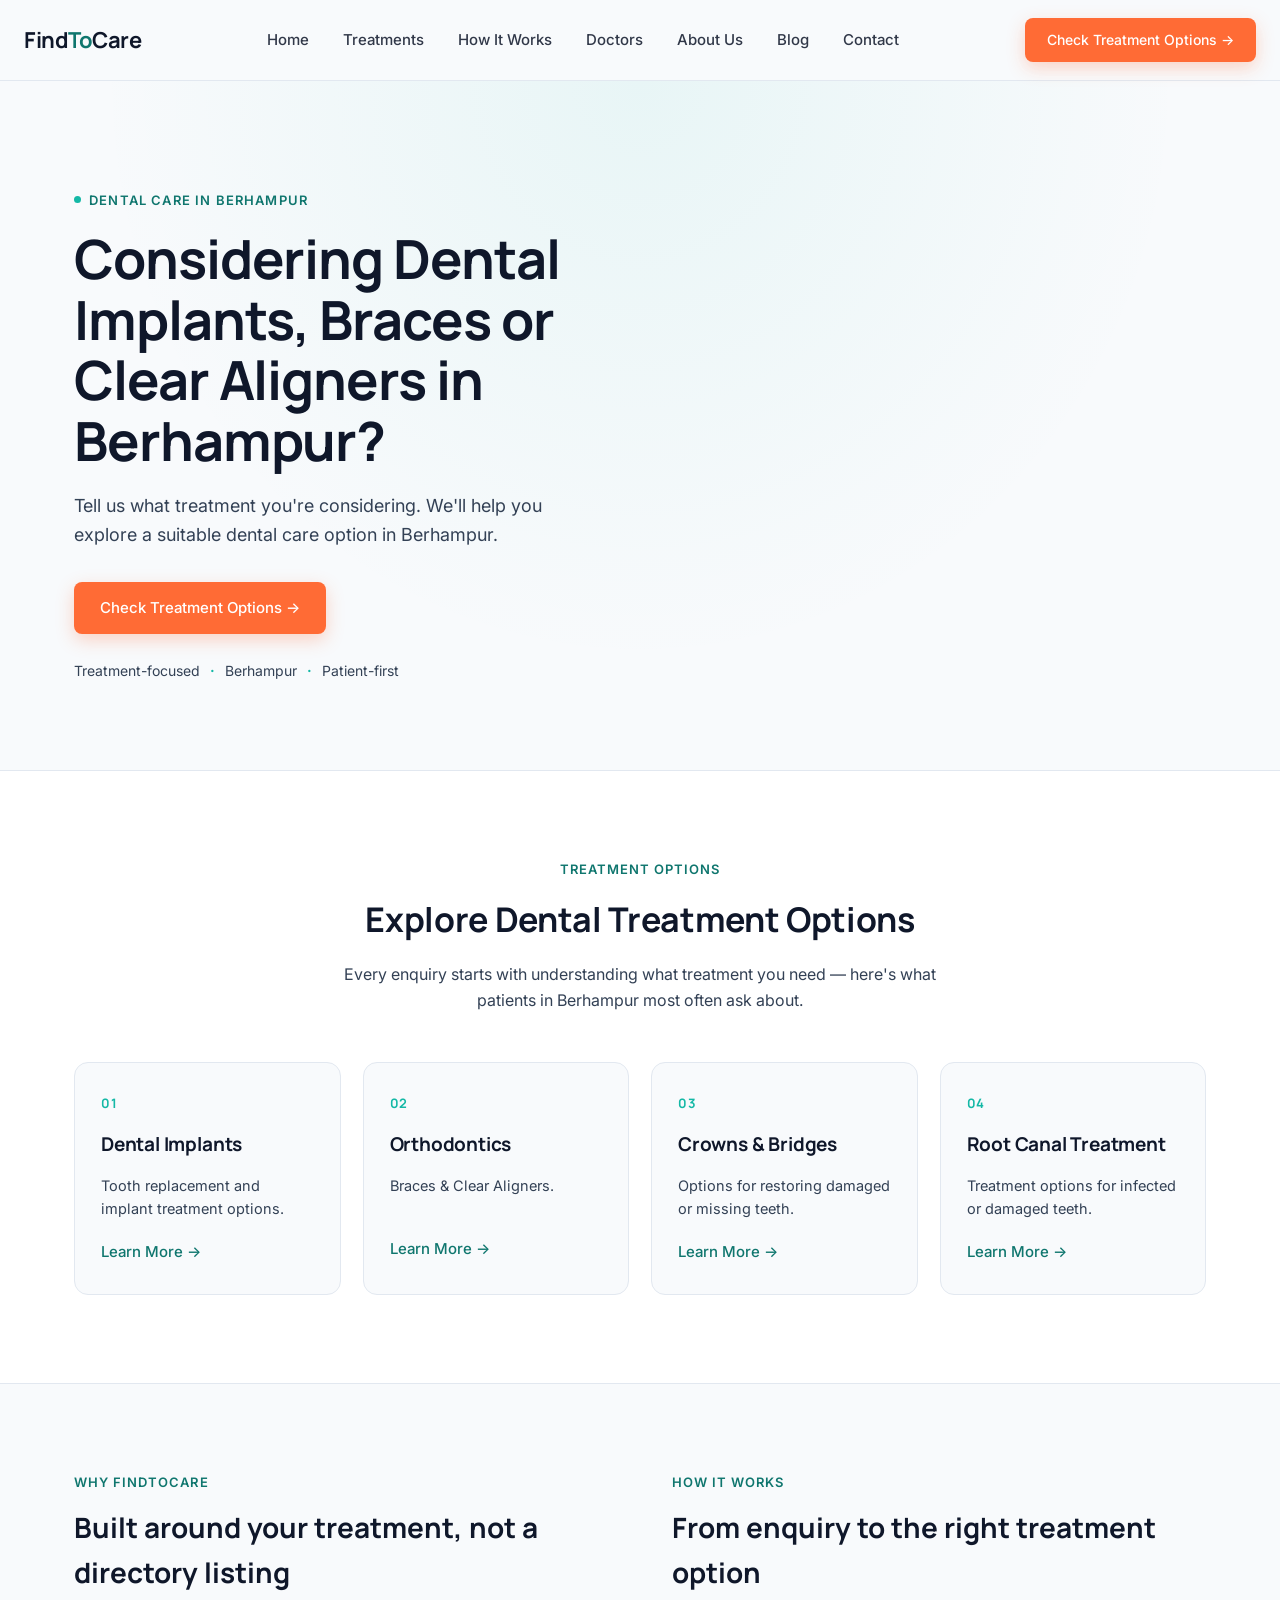
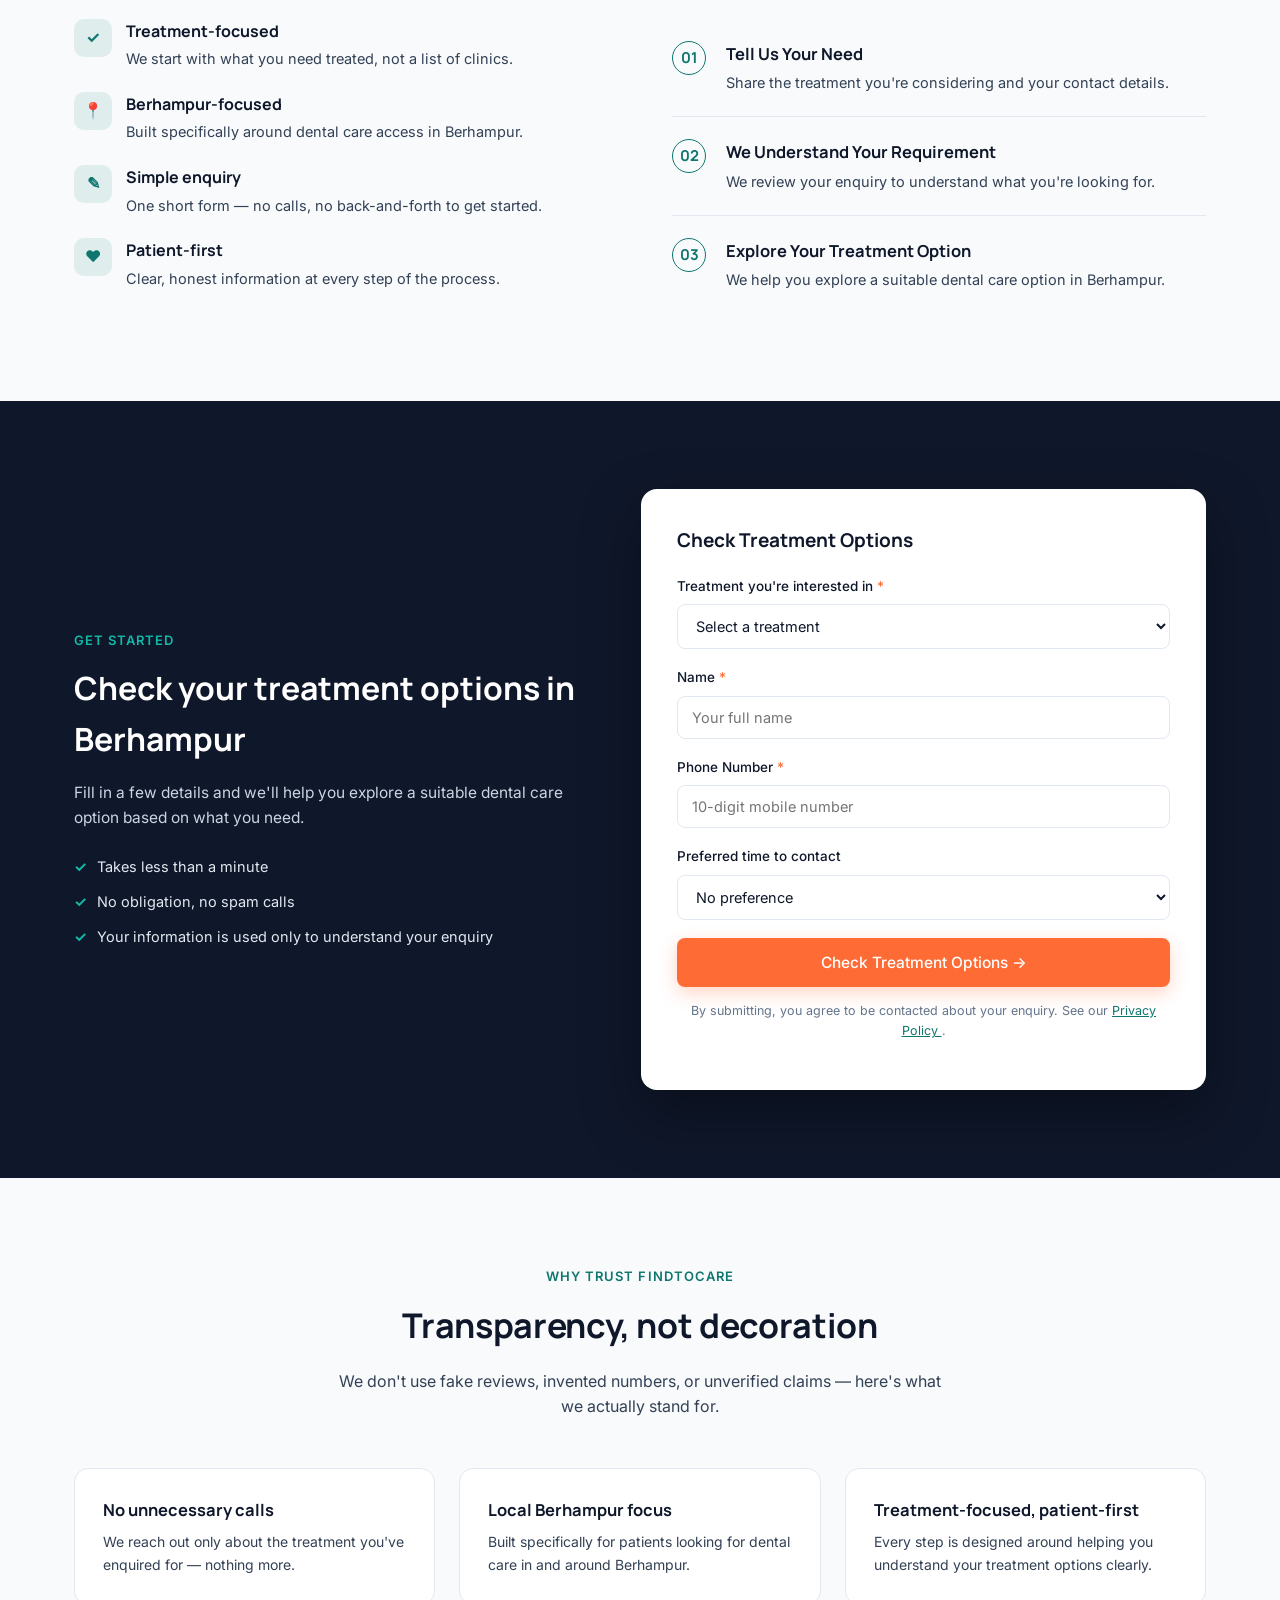
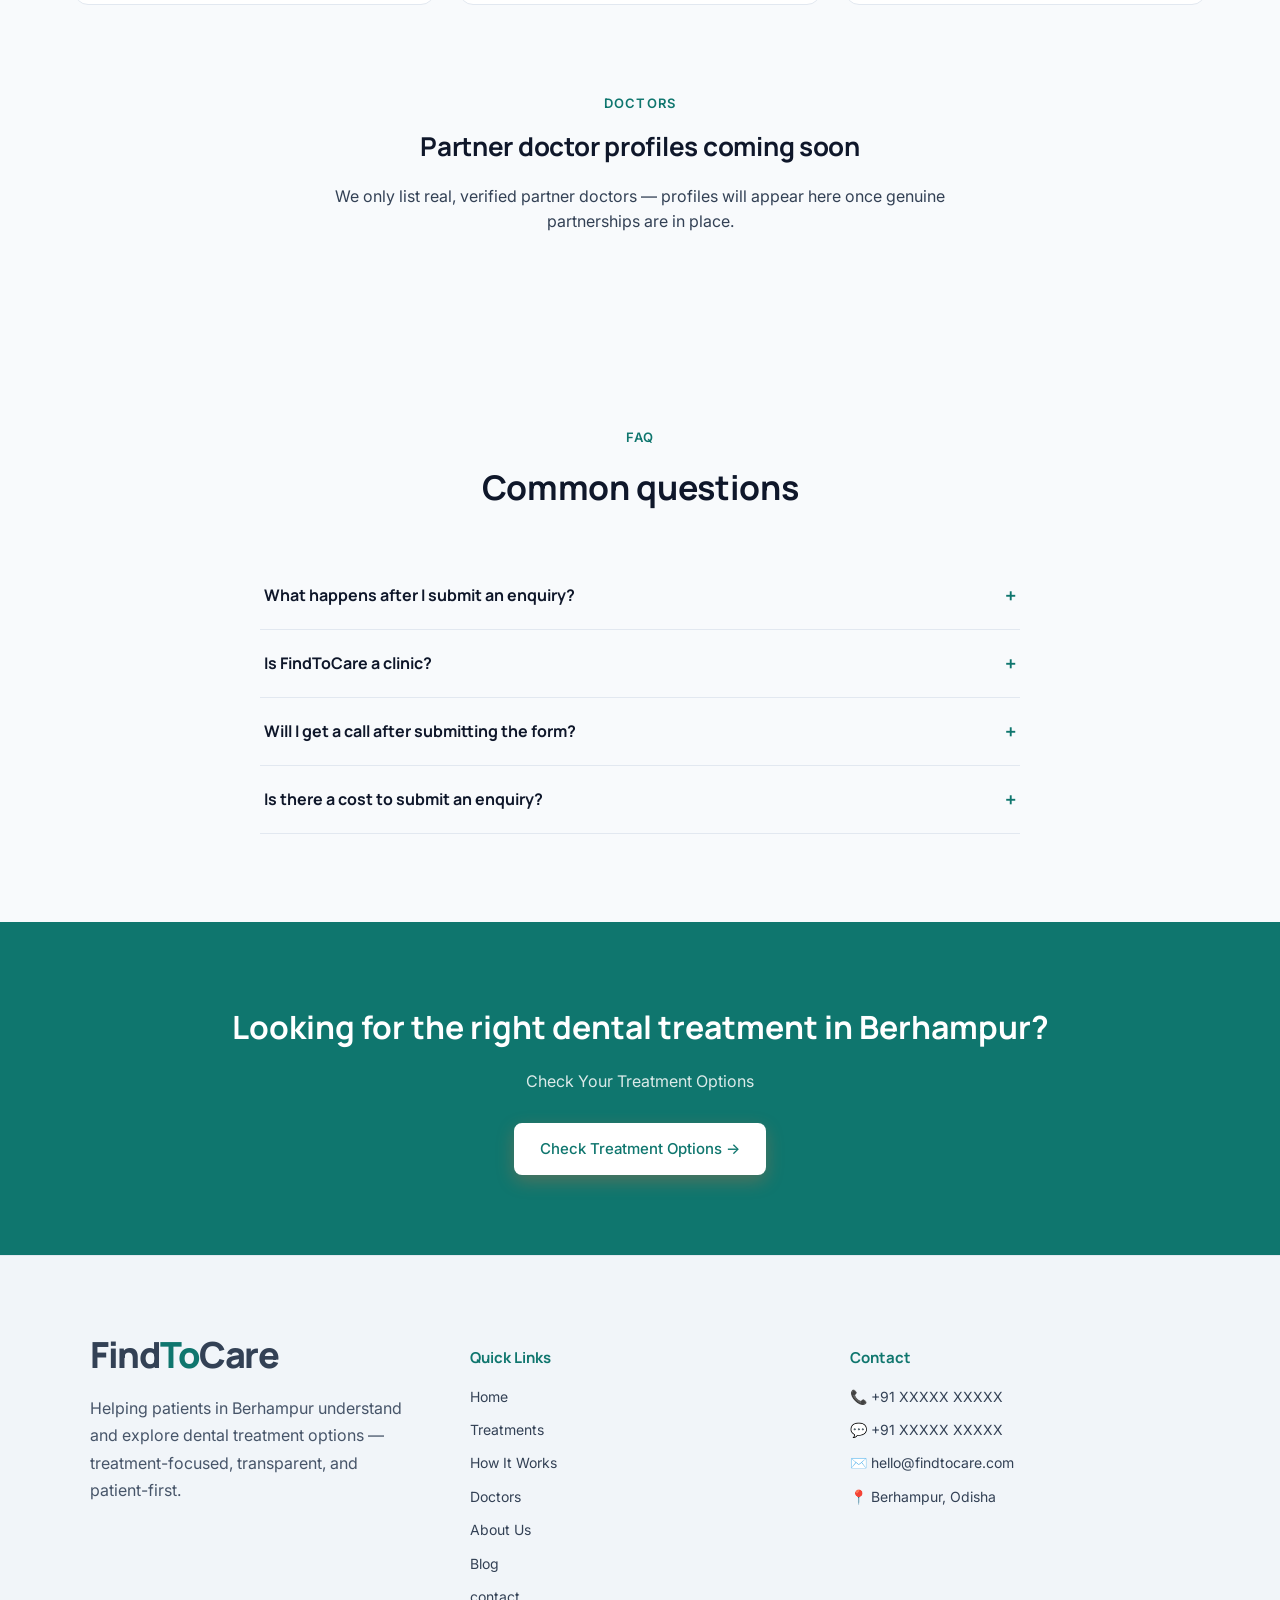
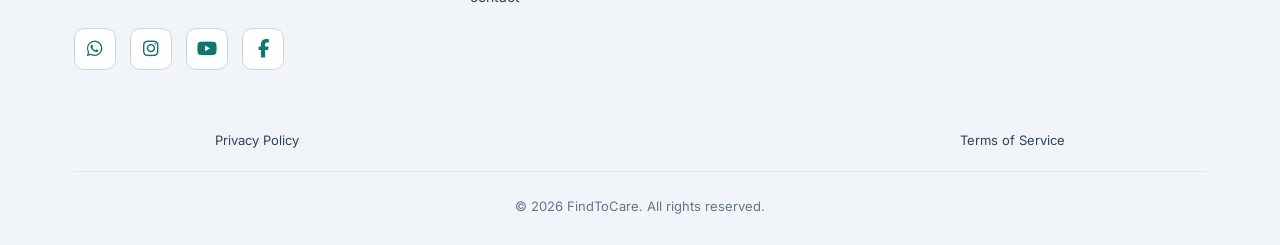
==== commit 23b1996a: "Update Index.html" ====
--- a/Index.html
+++ b/Index.html
@@ -927,7 +927,49 @@
   text-decoration:none;
 }
 
-
+@media (min-width:921px){
+
+  .footer-brand{
+    text-align:left;
+    margin-left:0;
+  }
+
+  .footer-divider{
+    display:none;
+  }
+
+  .footer-brand p{
+    max-width:320px;
+    margin:0;
+  }
+
+  .social-row{
+    justify-content:flex-start;
+    margin-top:20px;
+  }
+
+  .footer-inner-wrap{
+    display:grid;
+    grid-template-columns:1fr 1fr 1fr;
+    gap:40px;
+    align-items:start;
+    max-width:1100px;
+    margin:0 auto;
+  }
+
+  .footer-grid{
+    display:contents;
+  }
+
+  .footer-pair{
+    display:contents;
+  }
+
+  .footer-col{
+    text-align:left;
+  }
+
+}
   
 /* =========================
    TABLET
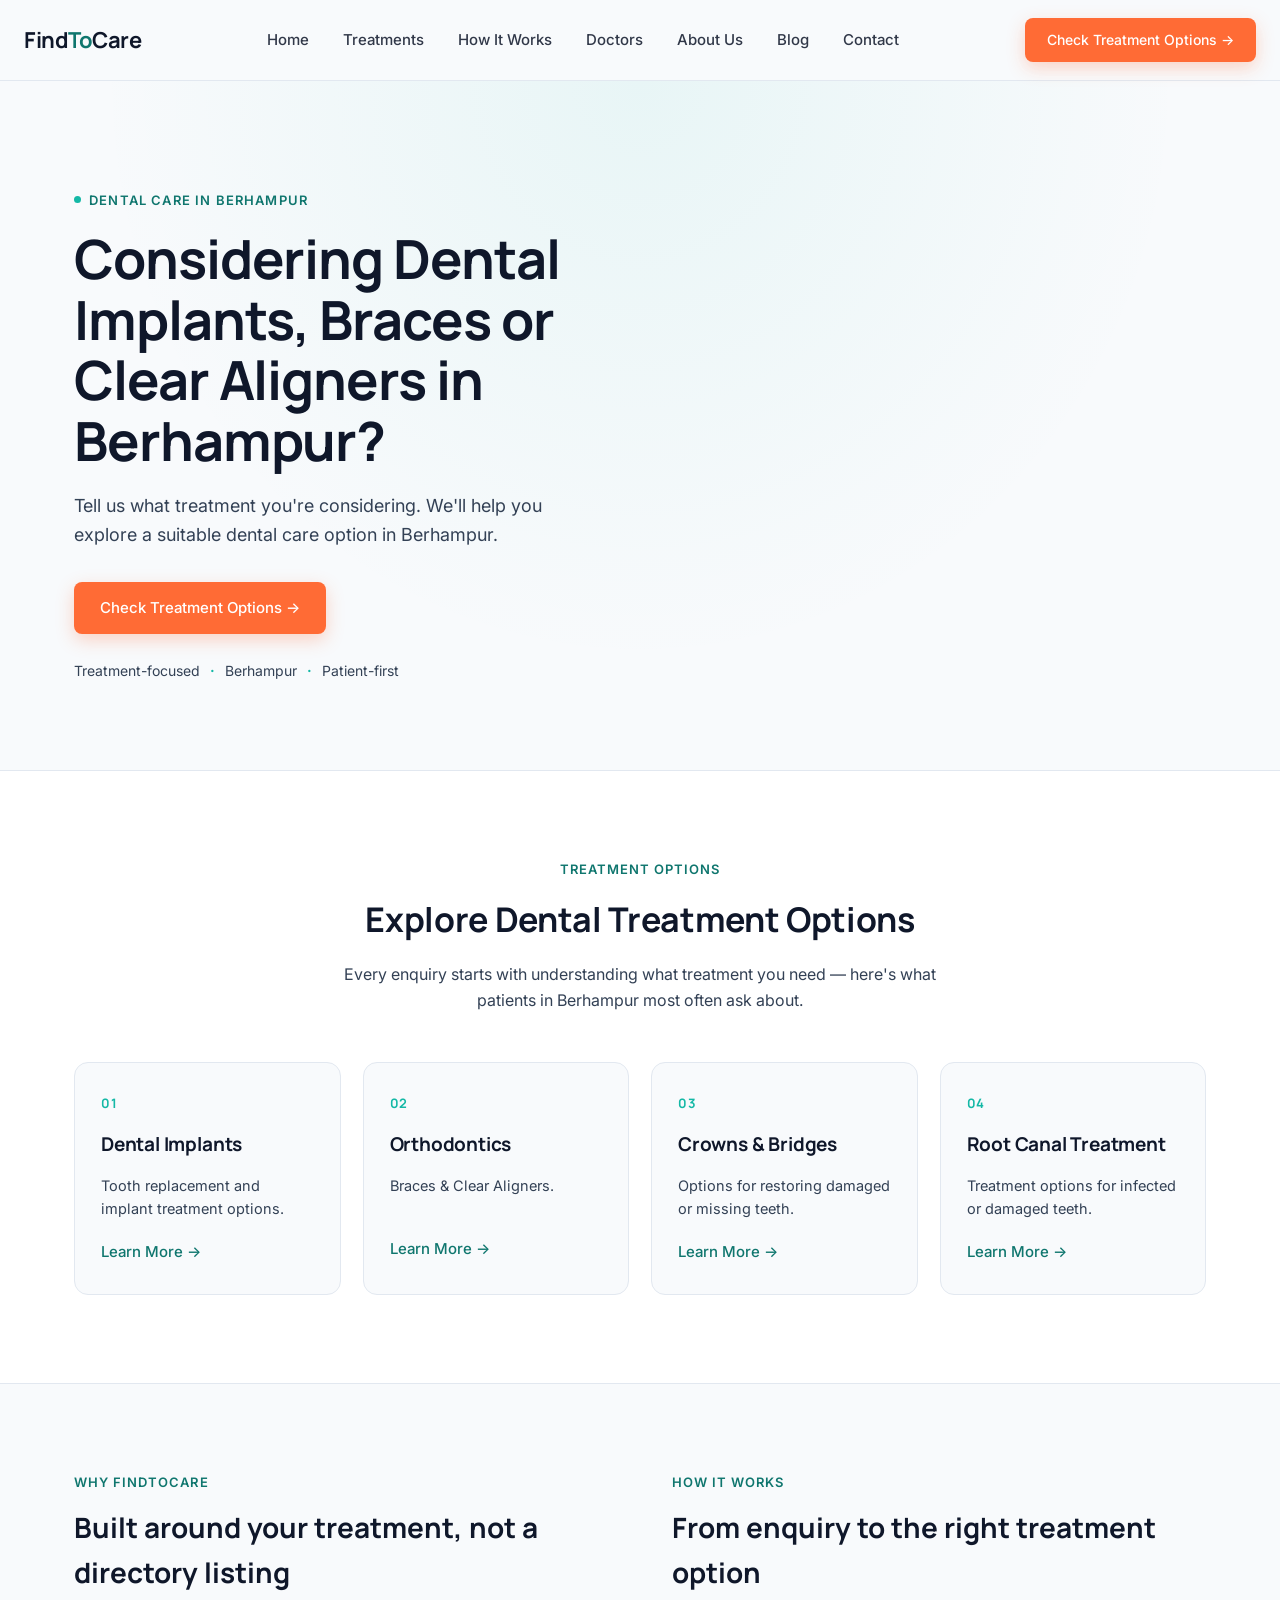
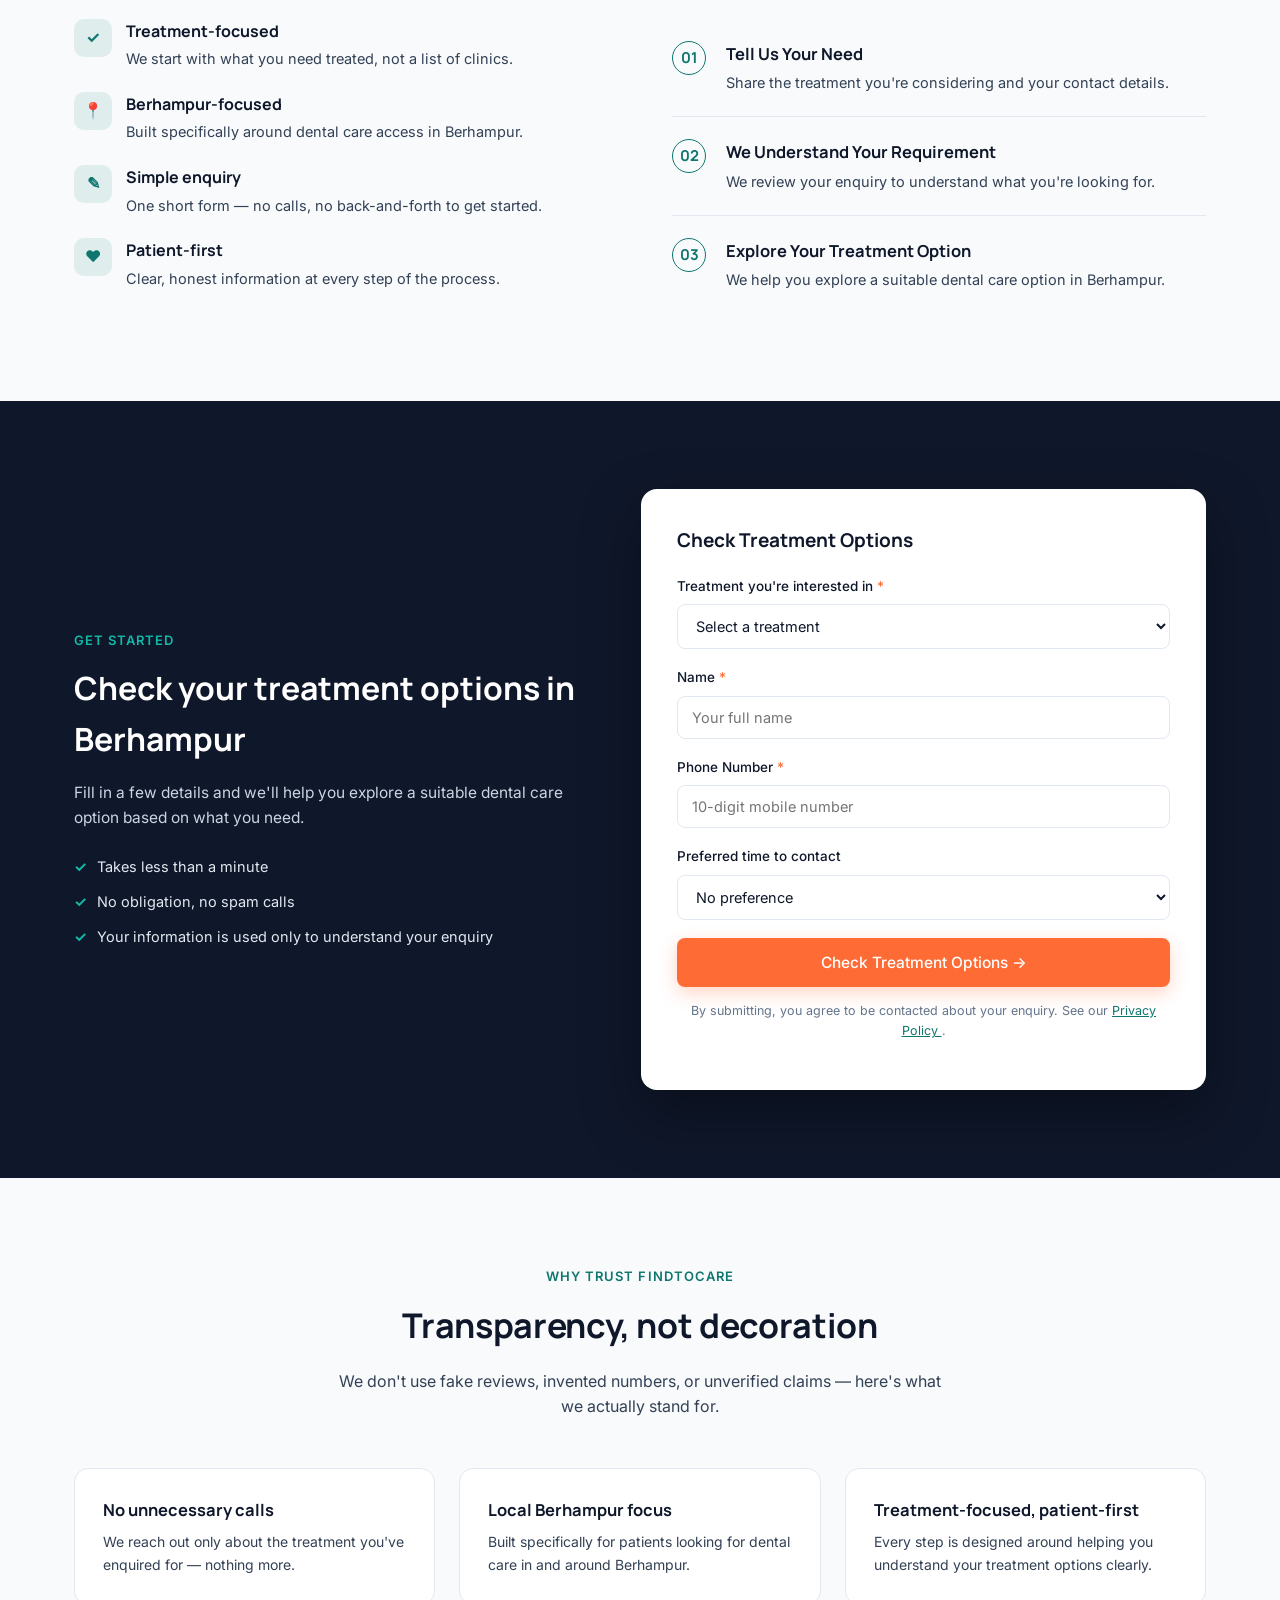
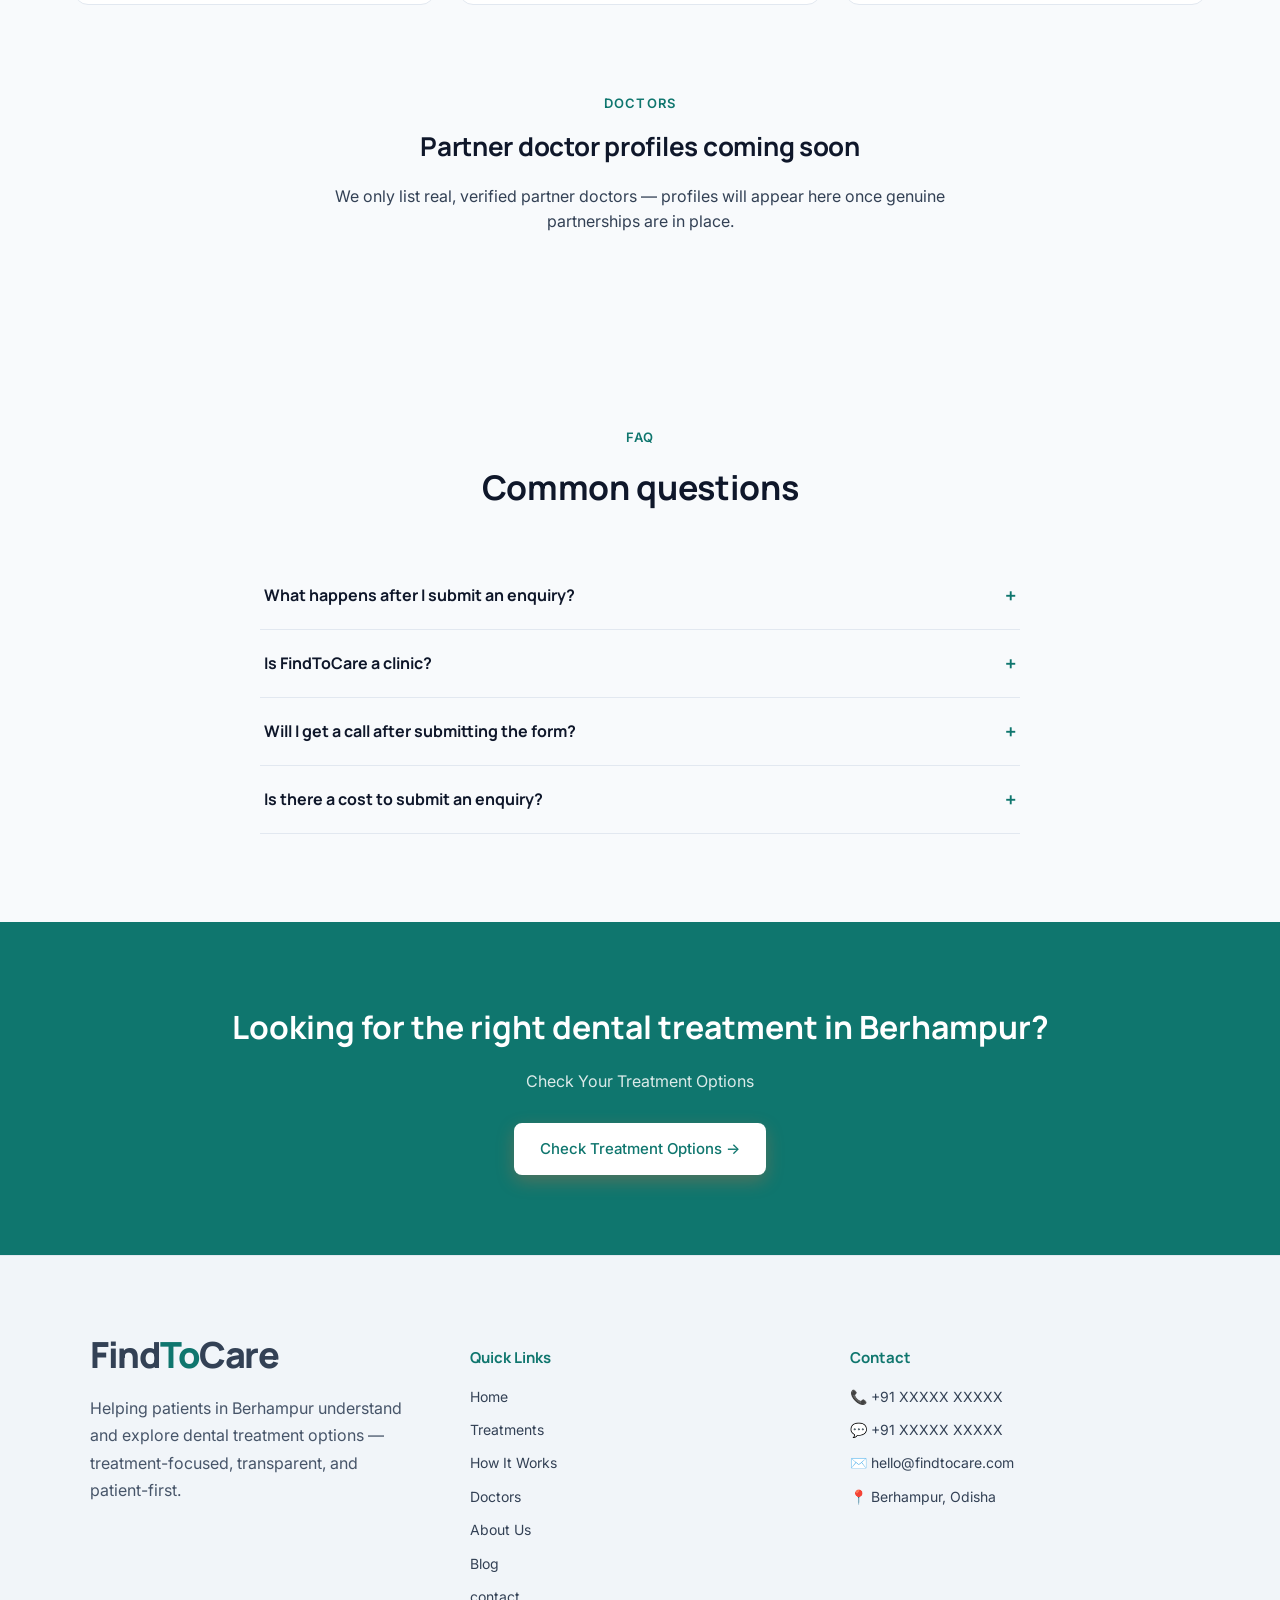
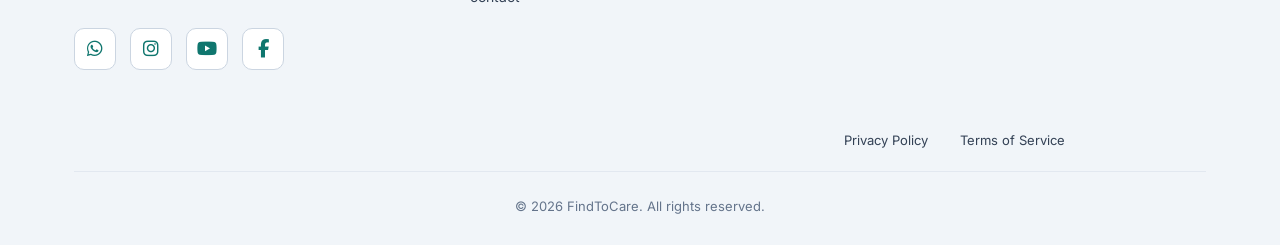
==== commit 17d0bd12: "Update Index.html" ====
--- a/Index.html
+++ b/Index.html
@@ -913,12 +913,12 @@
 }
 .footer-legal{
   display:flex;
-  justify-content:space-between;
+  justify-content:flex-end;
   align-items:center;
+  gap:32px;
   max-width:850px;
   margin:0 auto 20px;
   padding-top:20px;
-  
 }
 
 .footer-legal a{
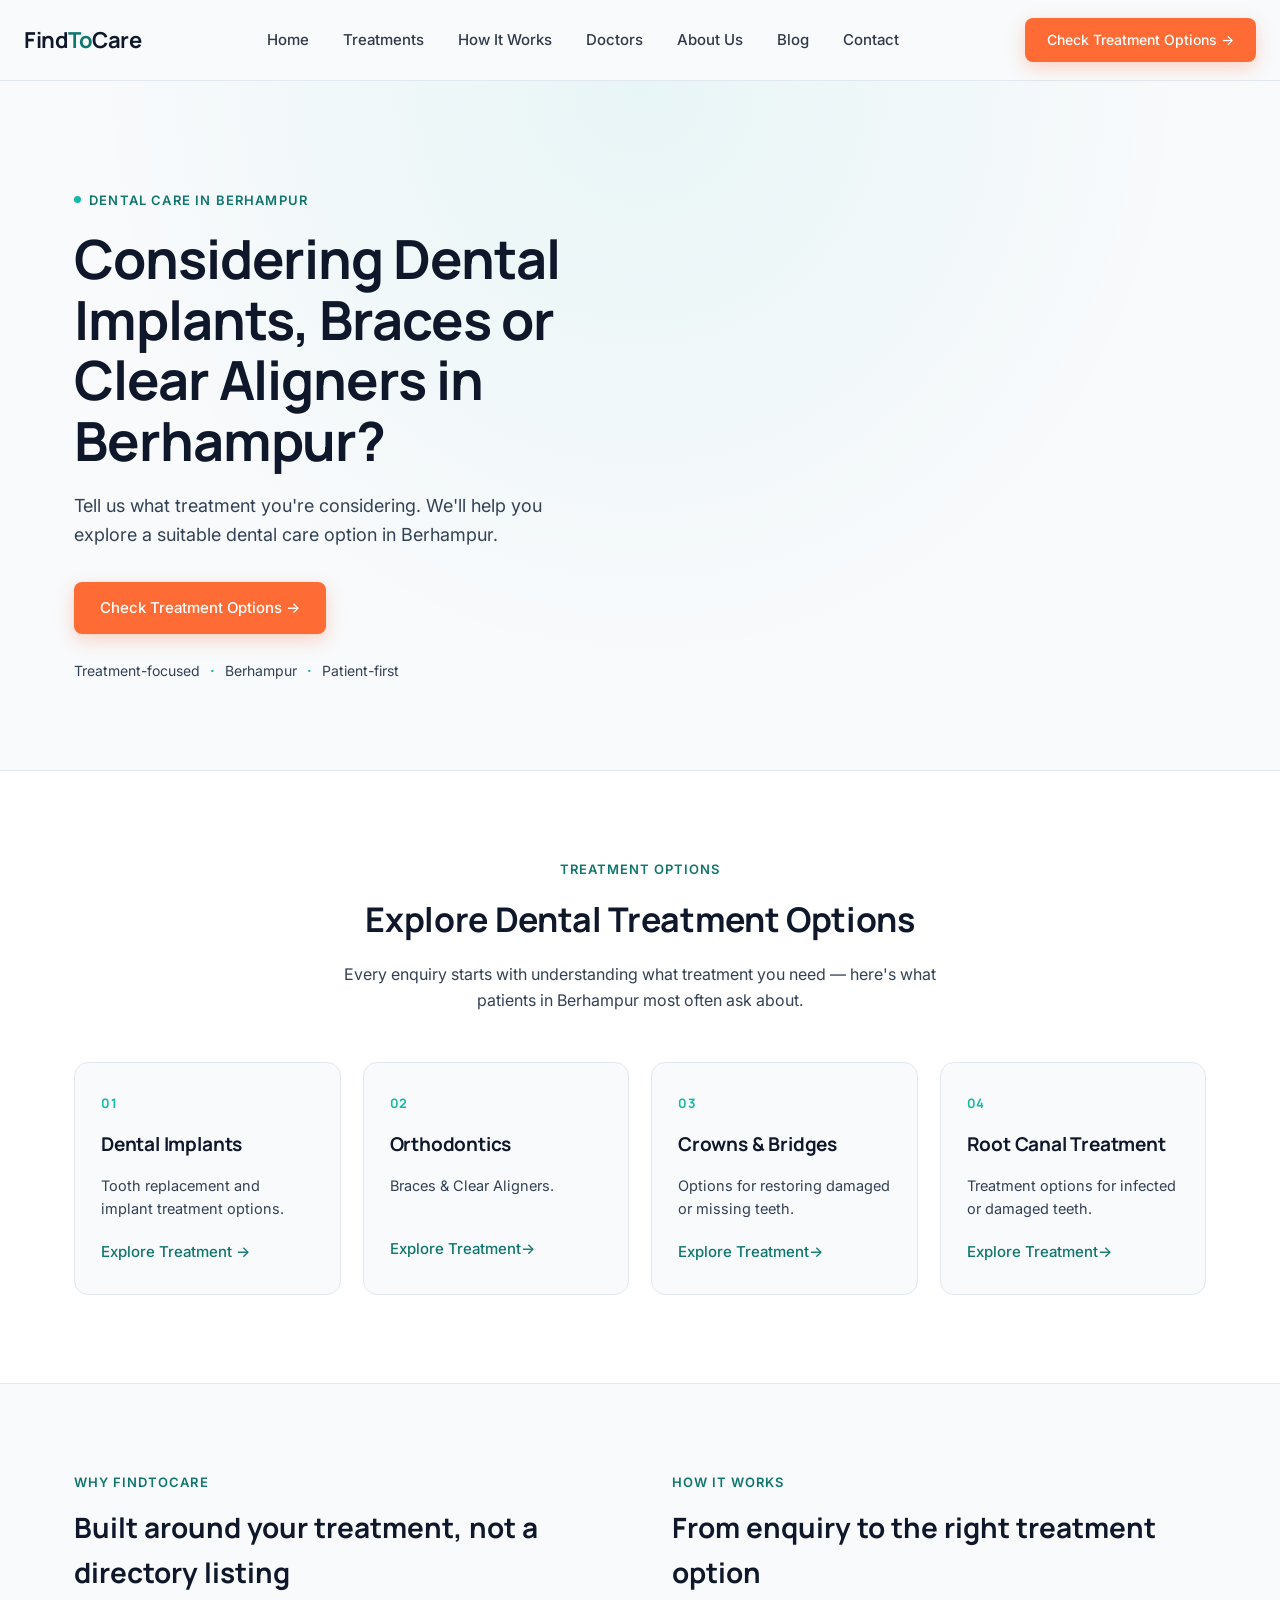
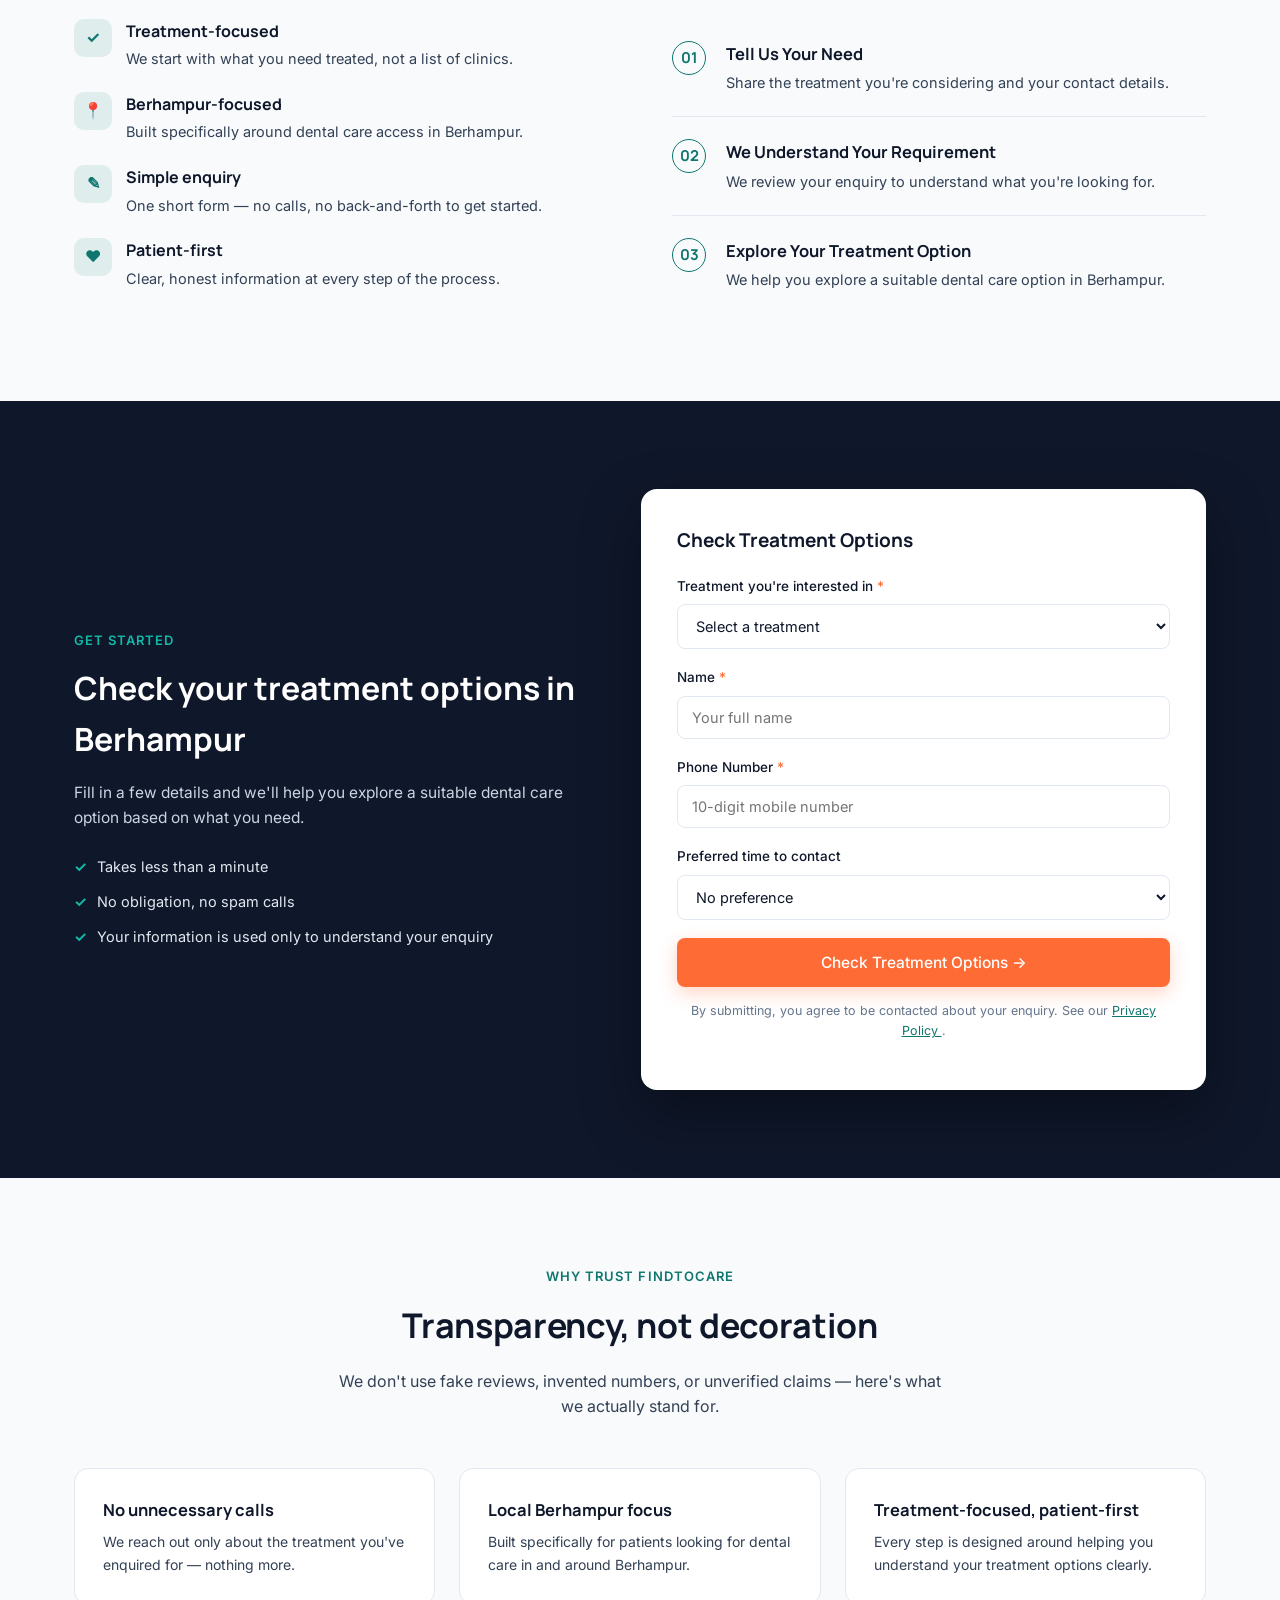
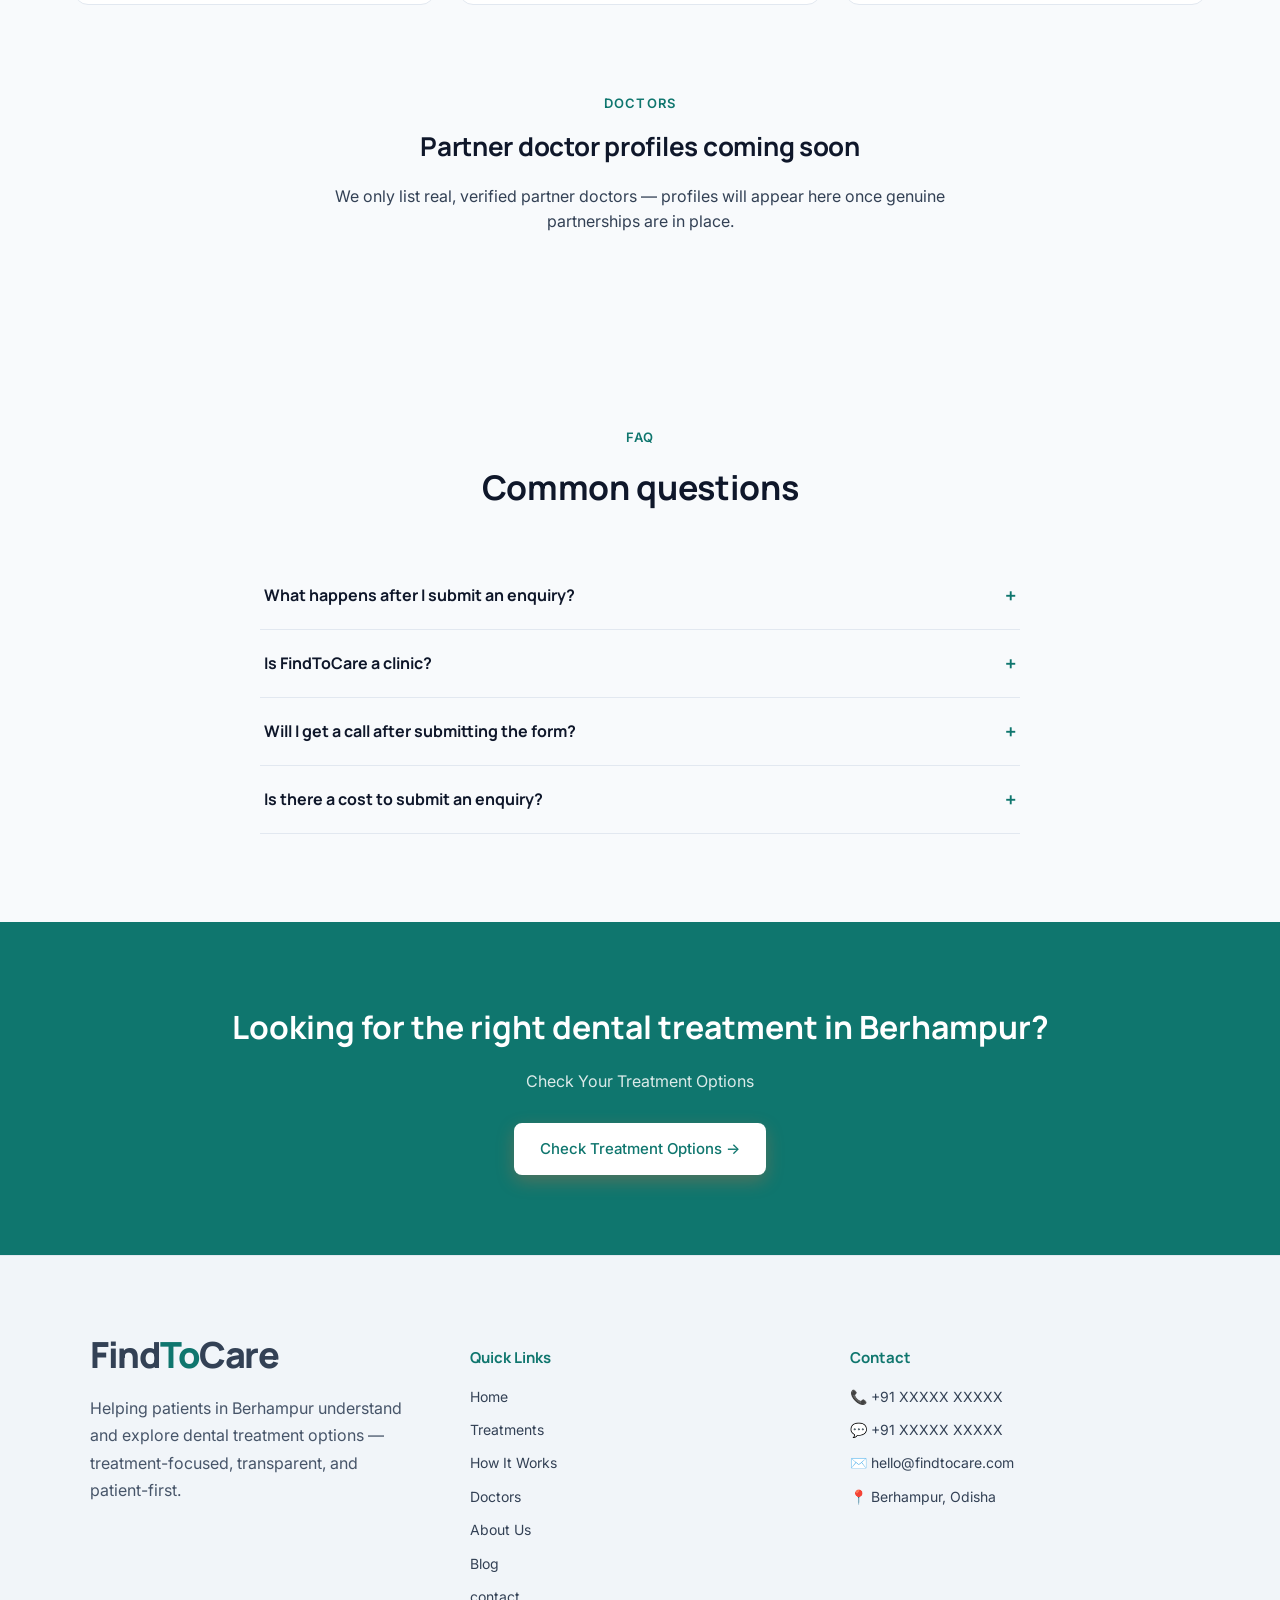
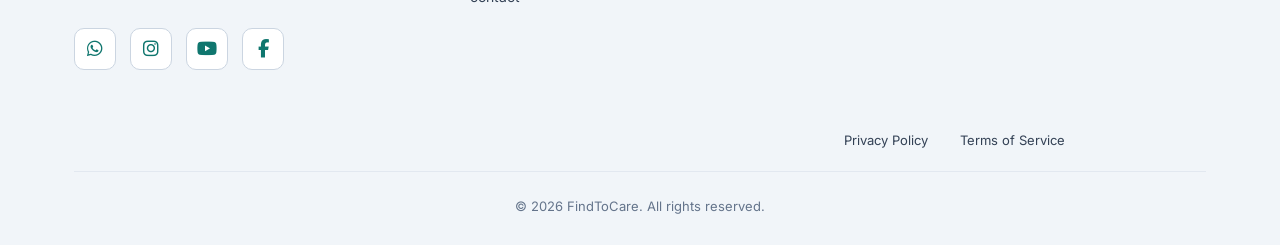
==== commit 175f35f4: "Update Index.html" ====
--- a/Index.html
+++ b/Index.html
@@ -1398,7 +1398,7 @@
         </p>
 
         <a href="#lead-form" class="btn btn-secondary">
-          Learn More →
+          Explore Treatment →
         </a>
 
       </div>
@@ -1417,7 +1417,7 @@
         </p>
 
         <a href="#lead-form" class="btn btn-secondary">
-          Learn More →
+          Explore Treatment→
         </a>
 
       </div>
@@ -1436,7 +1436,7 @@
         </p>
 
         <a href="#lead-form" class="btn btn-secondary">
-          Learn More →
+          Explore Treatment→
         </a>
 
       </div>
@@ -1455,7 +1455,7 @@
         </p>
 
         <a href="#lead-form" class="btn btn-secondary">
-          Learn More →
+          Explore Treatment→
         </a>
 
       </div>
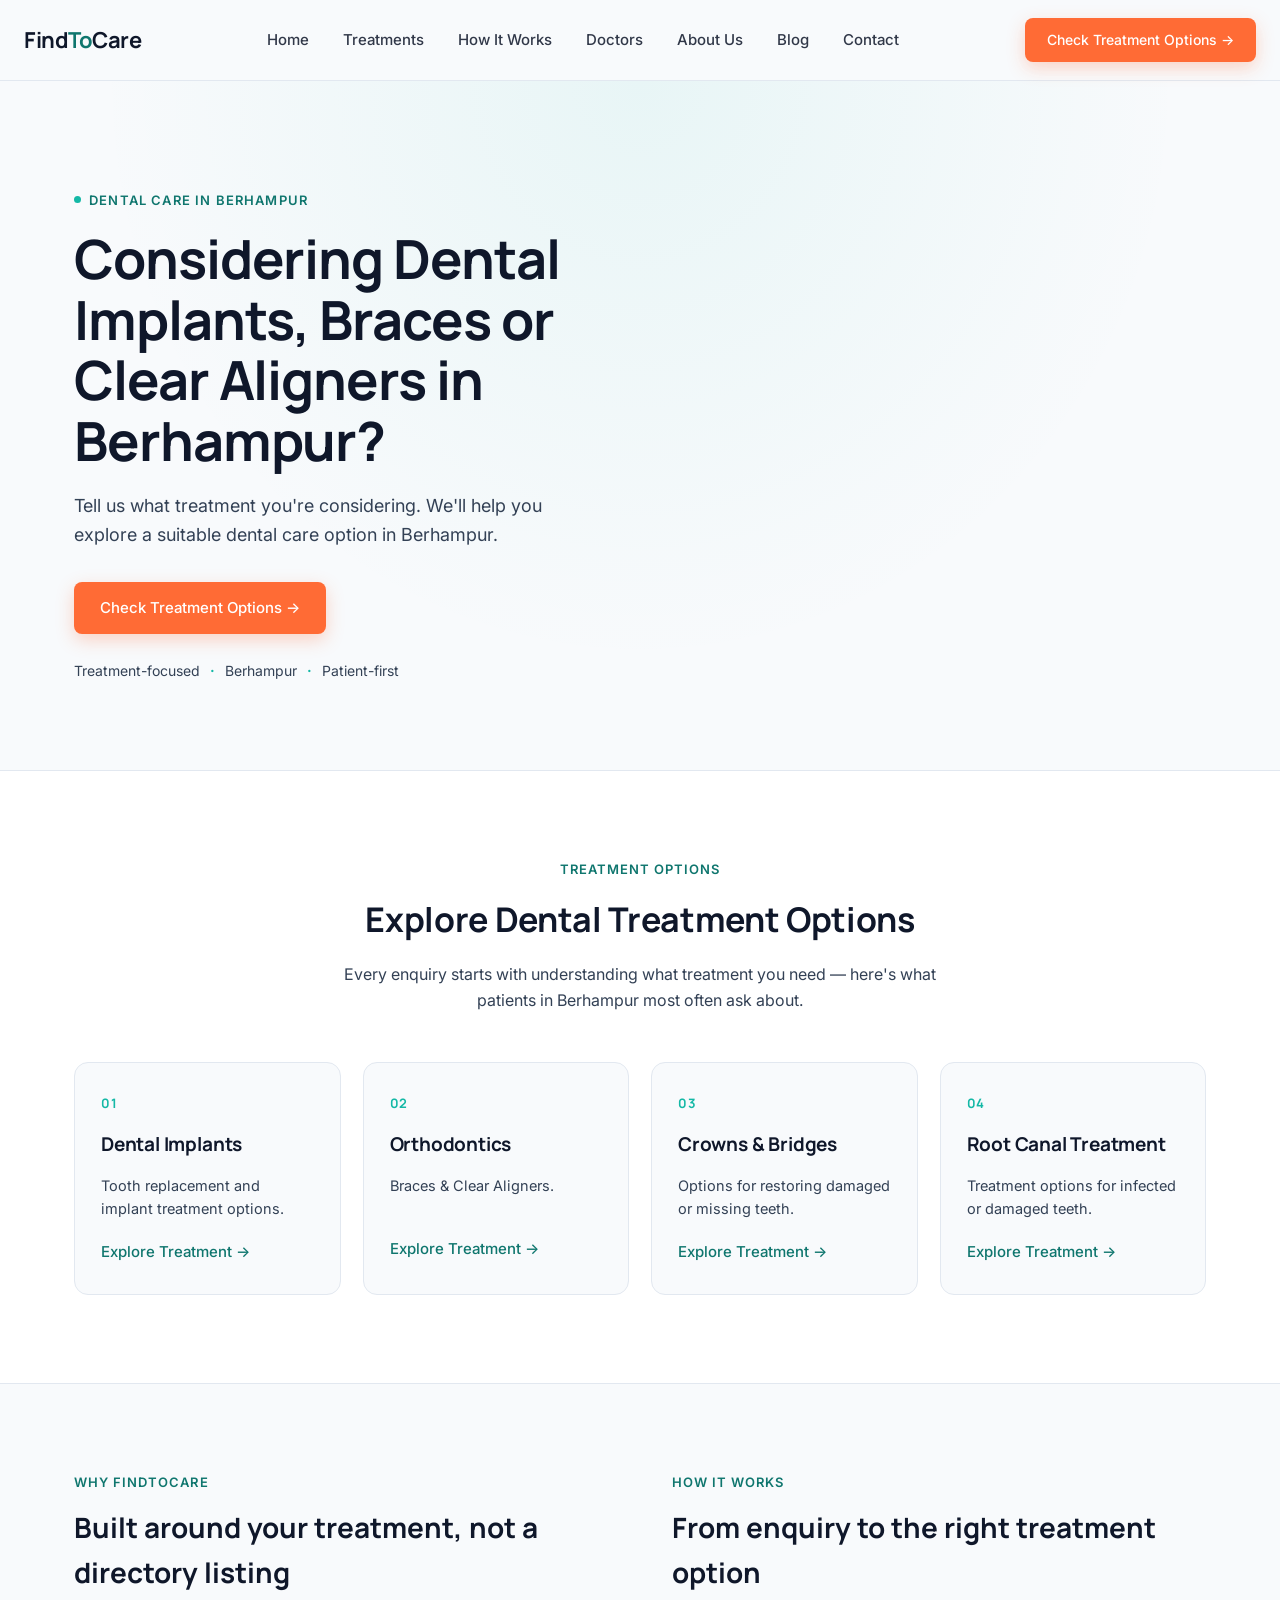
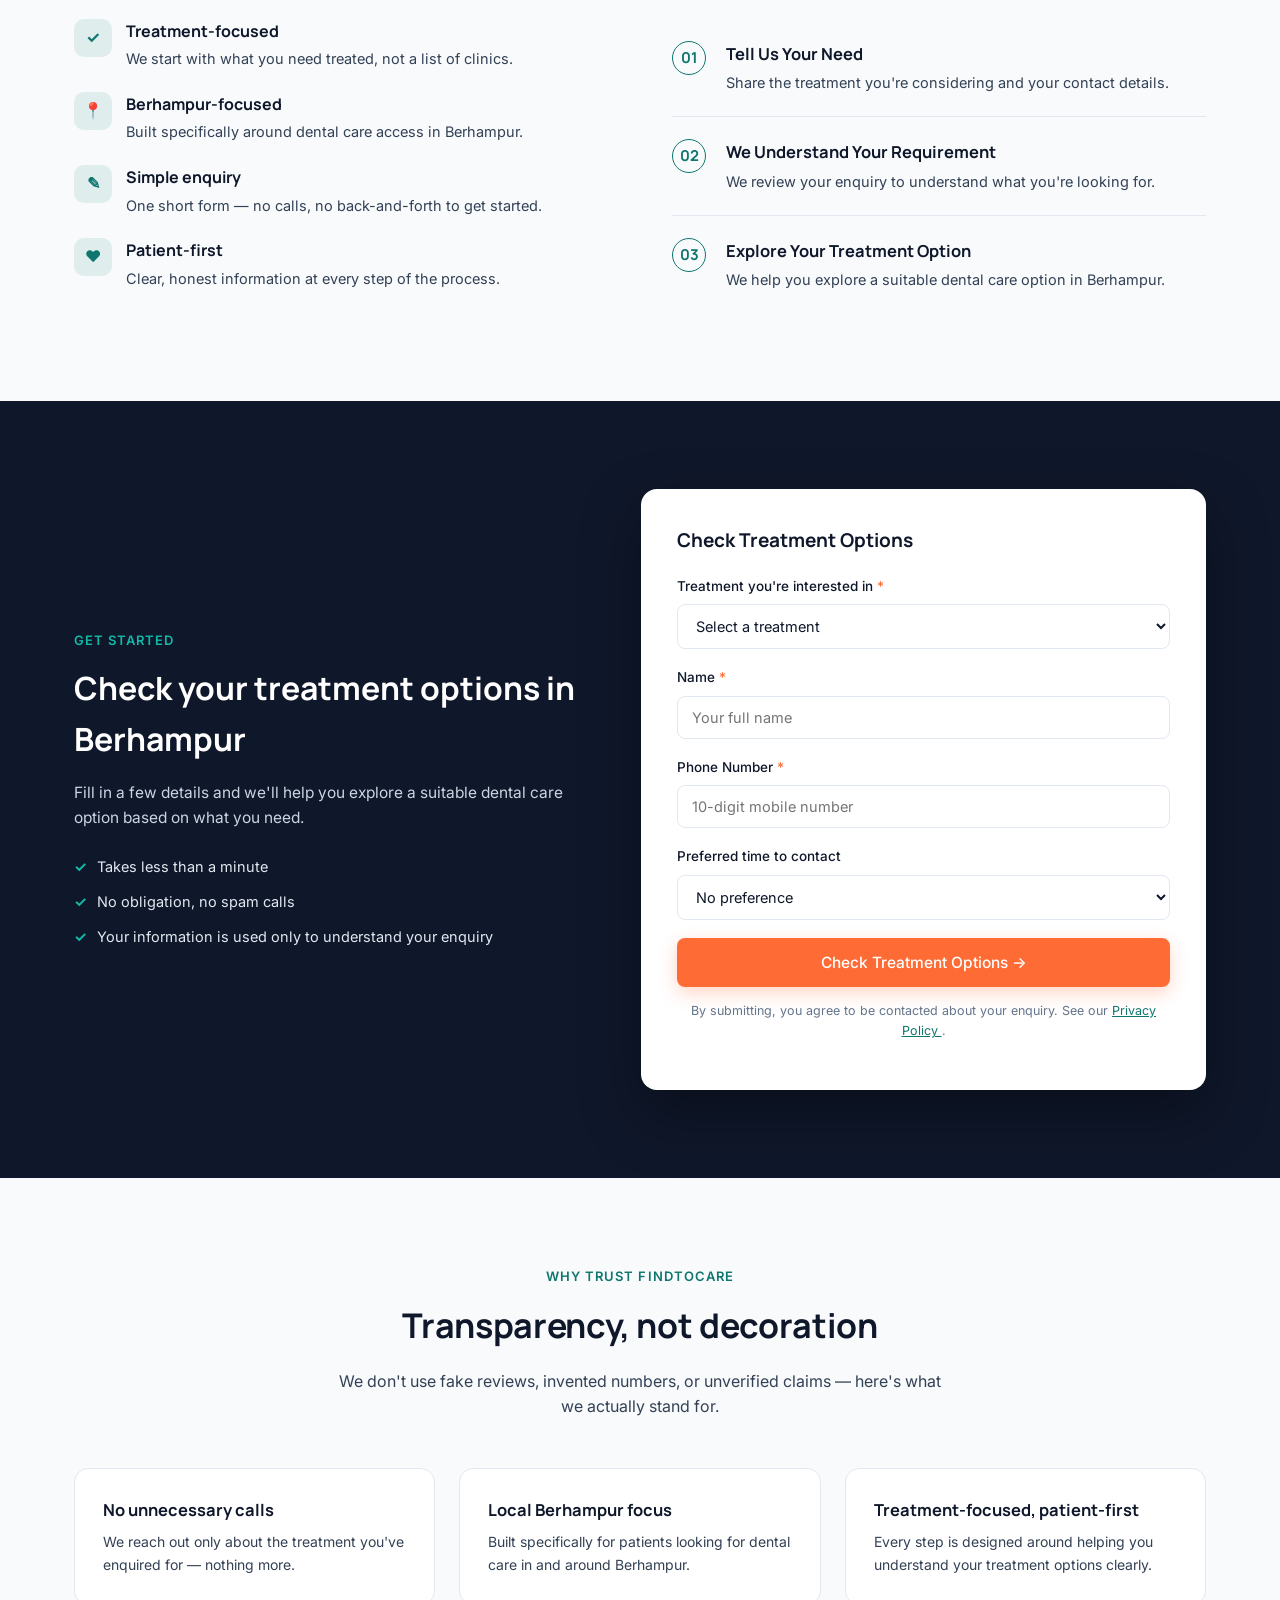
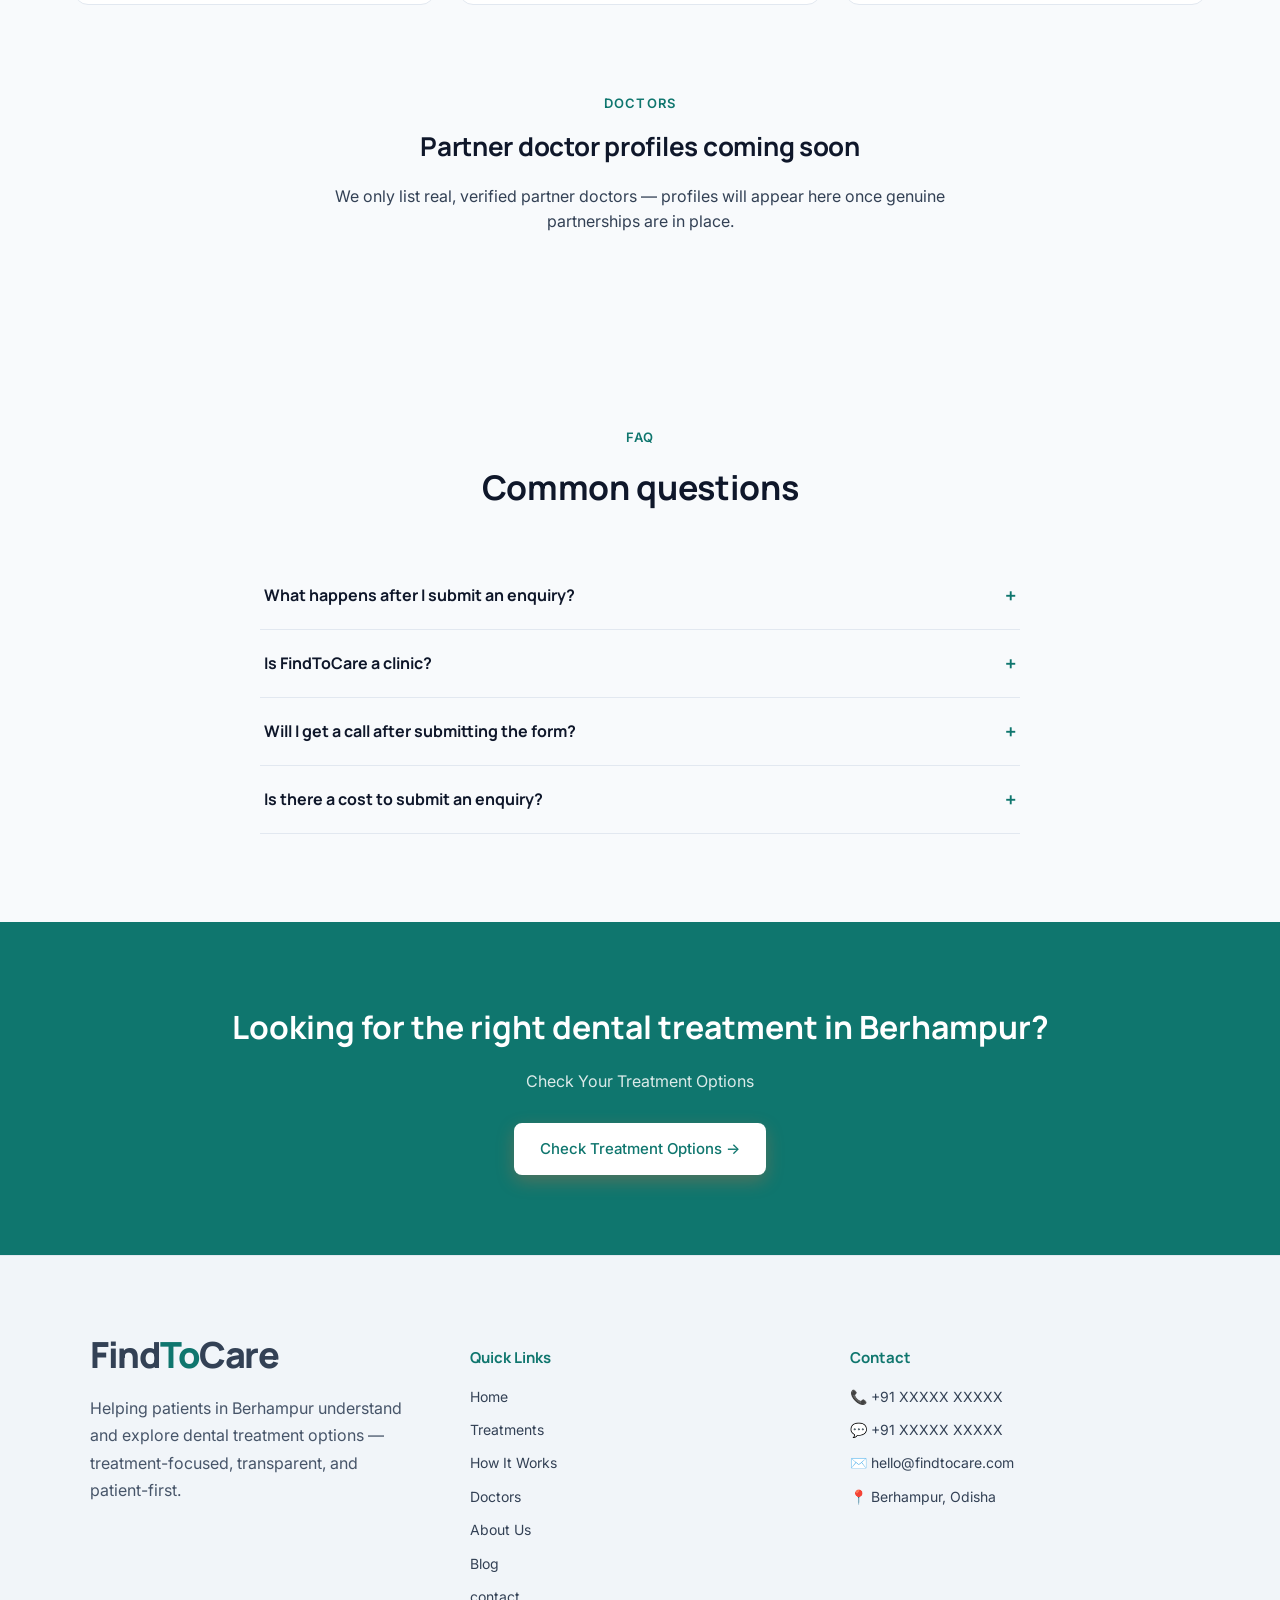
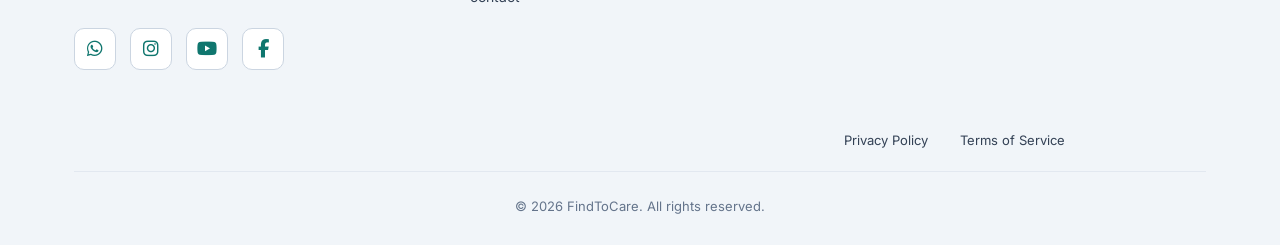
==== commit 1be3ece0: "Update Index.html" ====
--- a/Index.html
+++ b/Index.html
@@ -1417,7 +1417,7 @@
         </p>
 
         <a href="#lead-form" class="btn btn-secondary">
-          Explore Treatment→
+          Explore Treatment →
         </a>
 
       </div>
@@ -1436,7 +1436,7 @@
         </p>
 
         <a href="#lead-form" class="btn btn-secondary">
-          Explore Treatment→
+          Explore Treatment →
         </a>
 
       </div>
@@ -1455,7 +1455,7 @@
         </p>
 
         <a href="#lead-form" class="btn btn-secondary">
-          Explore Treatment→
+          Explore Treatment →
         </a>
 
       </div>
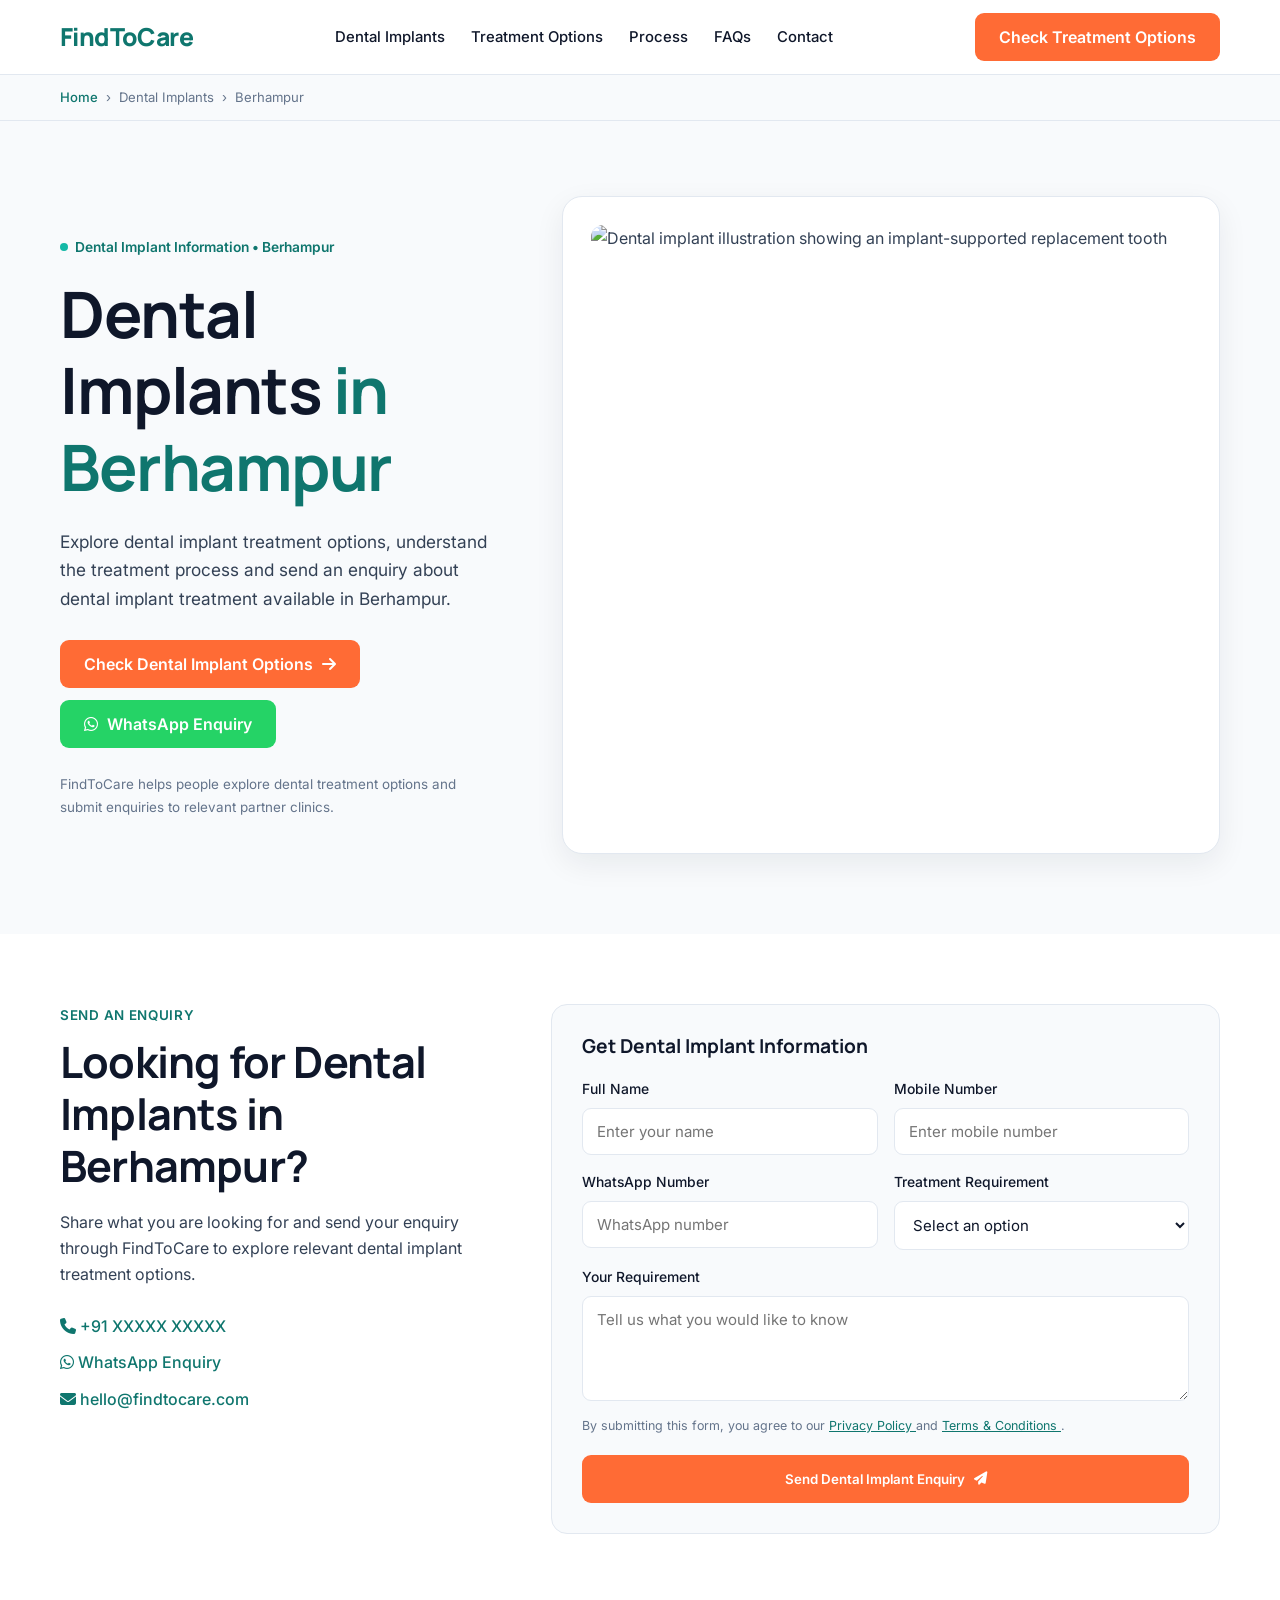
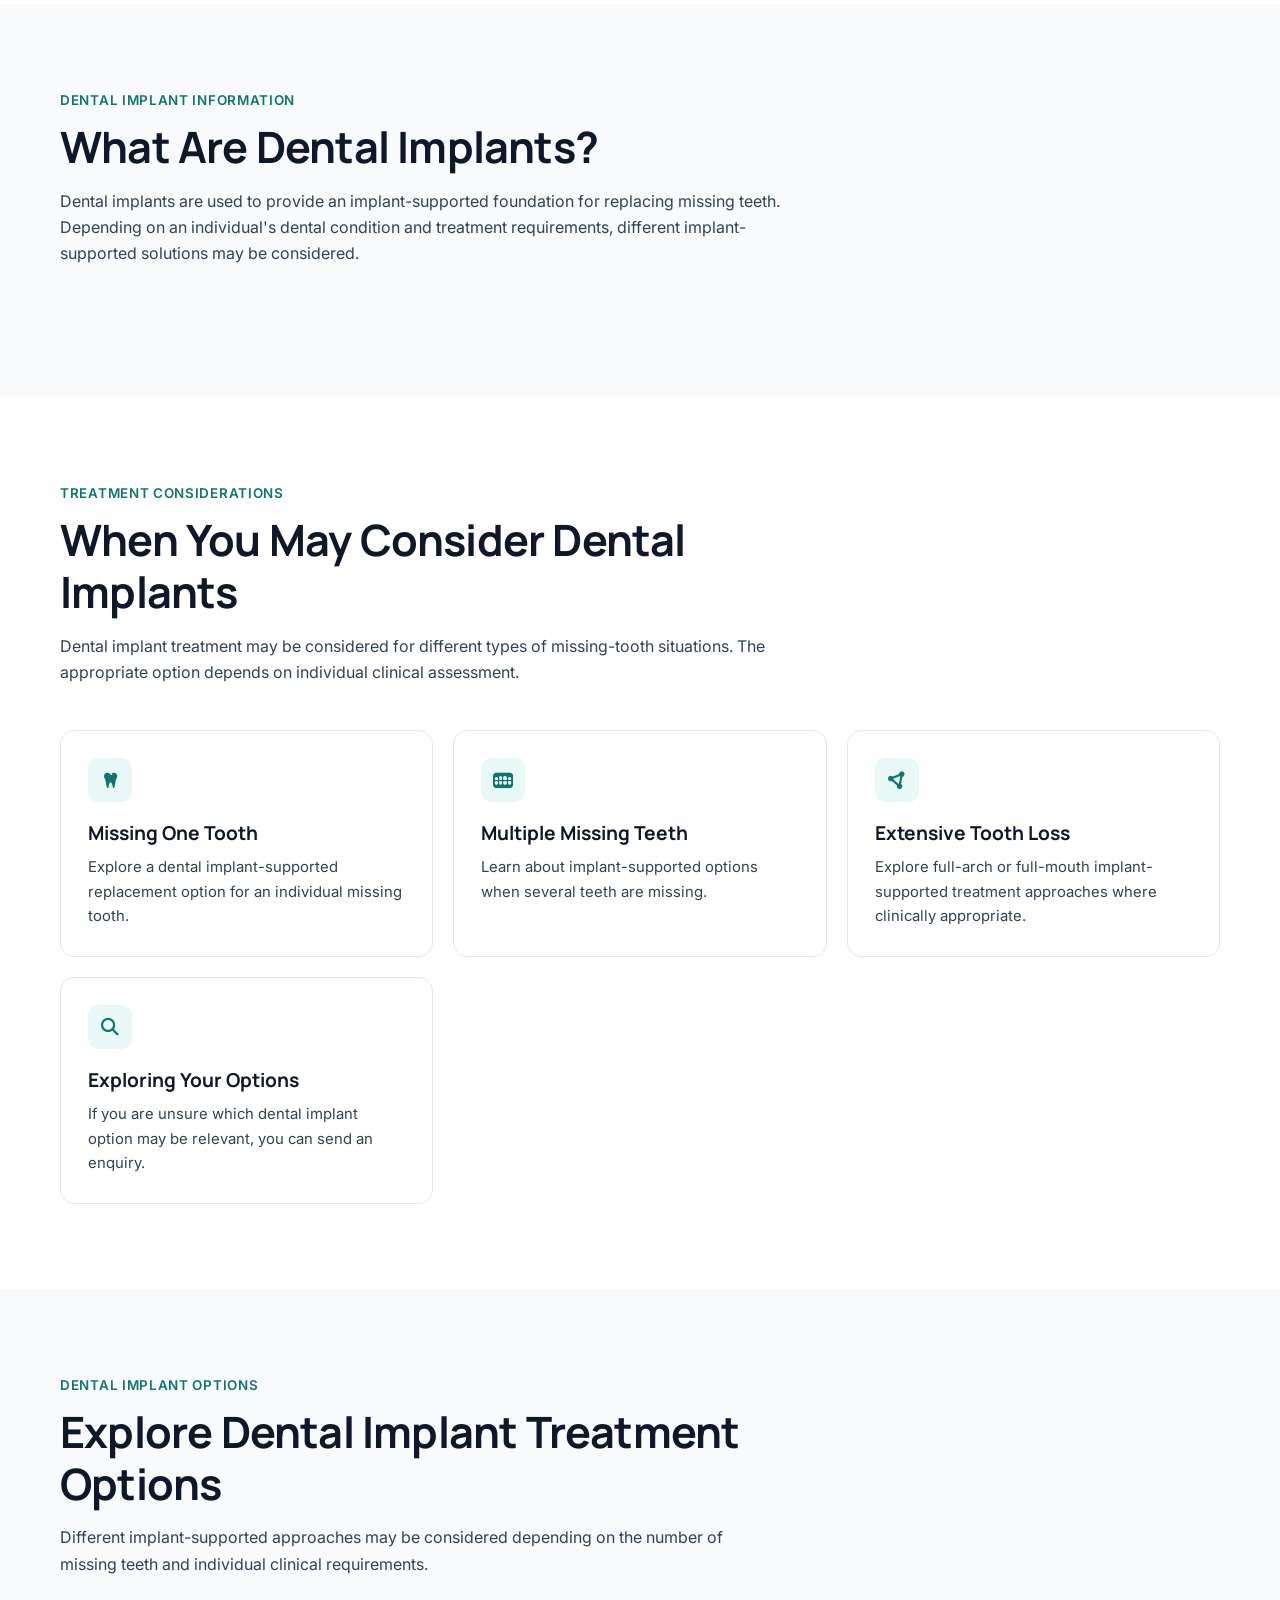
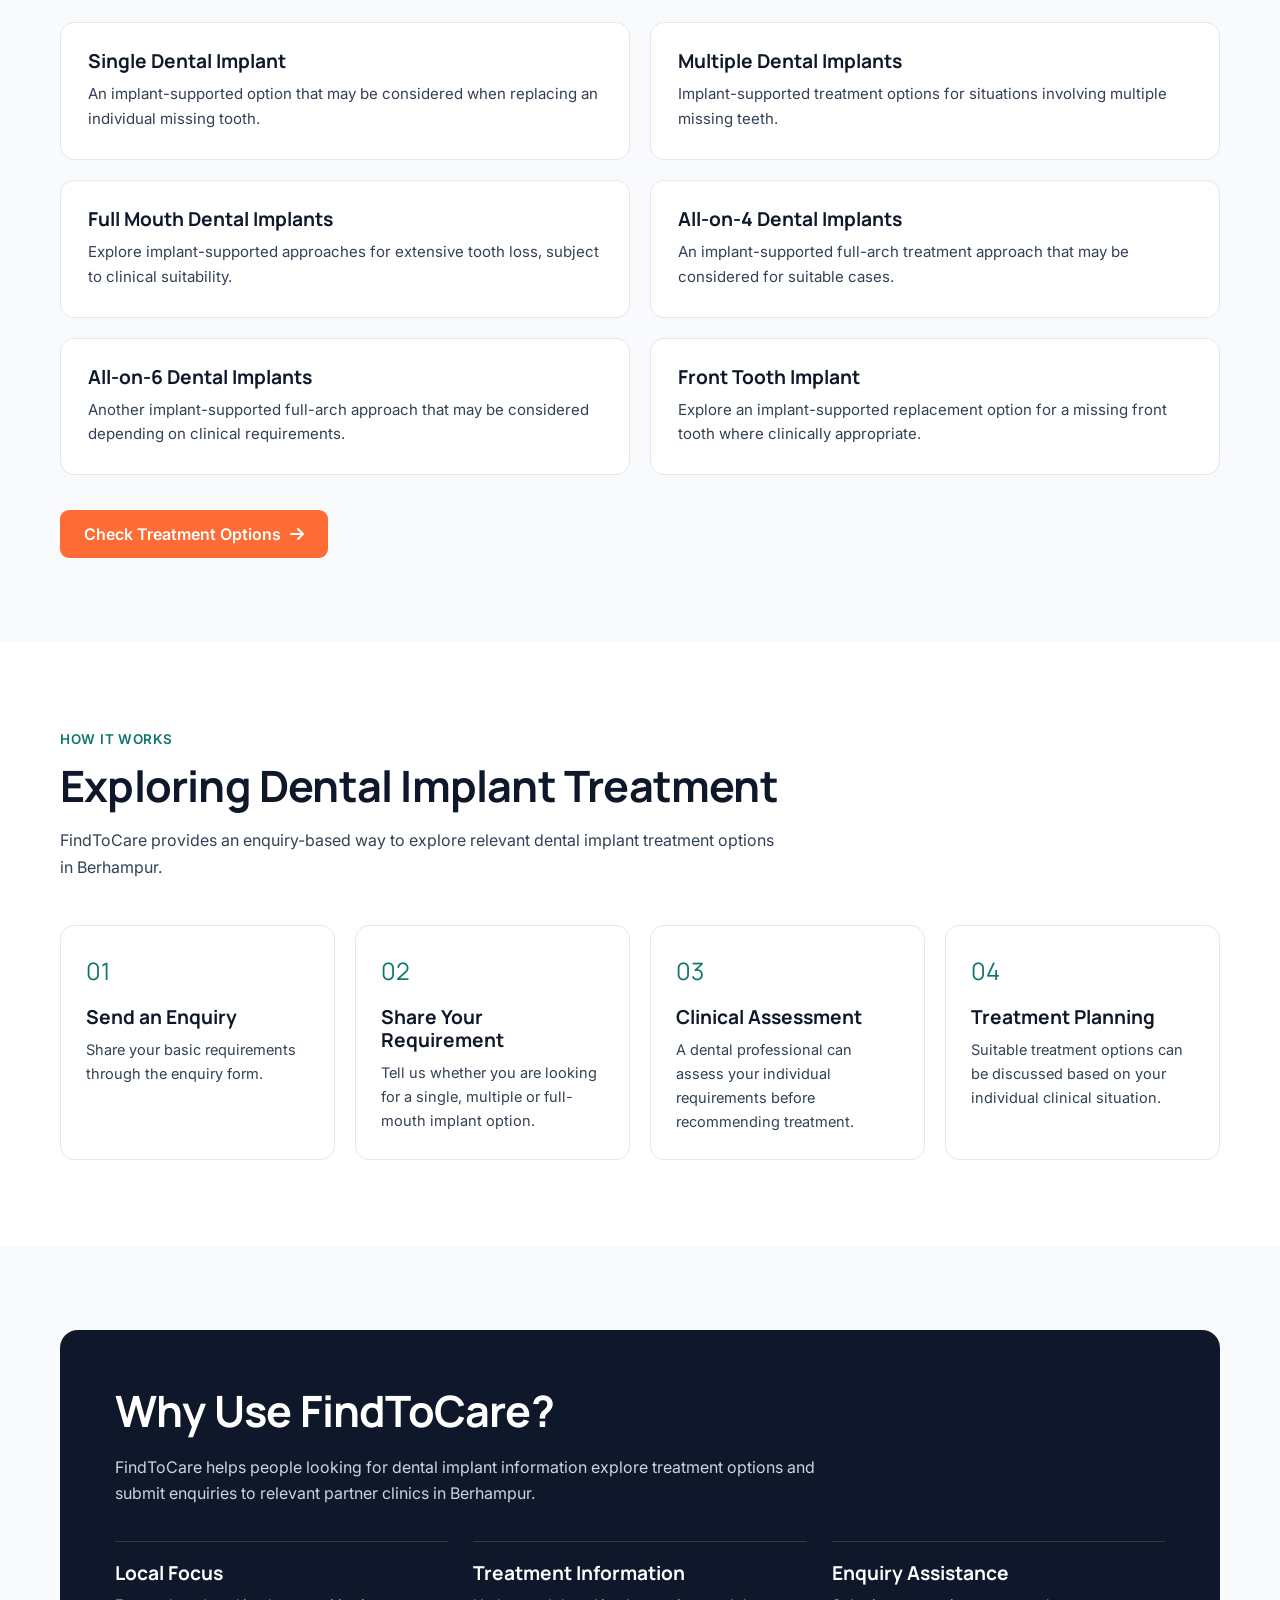
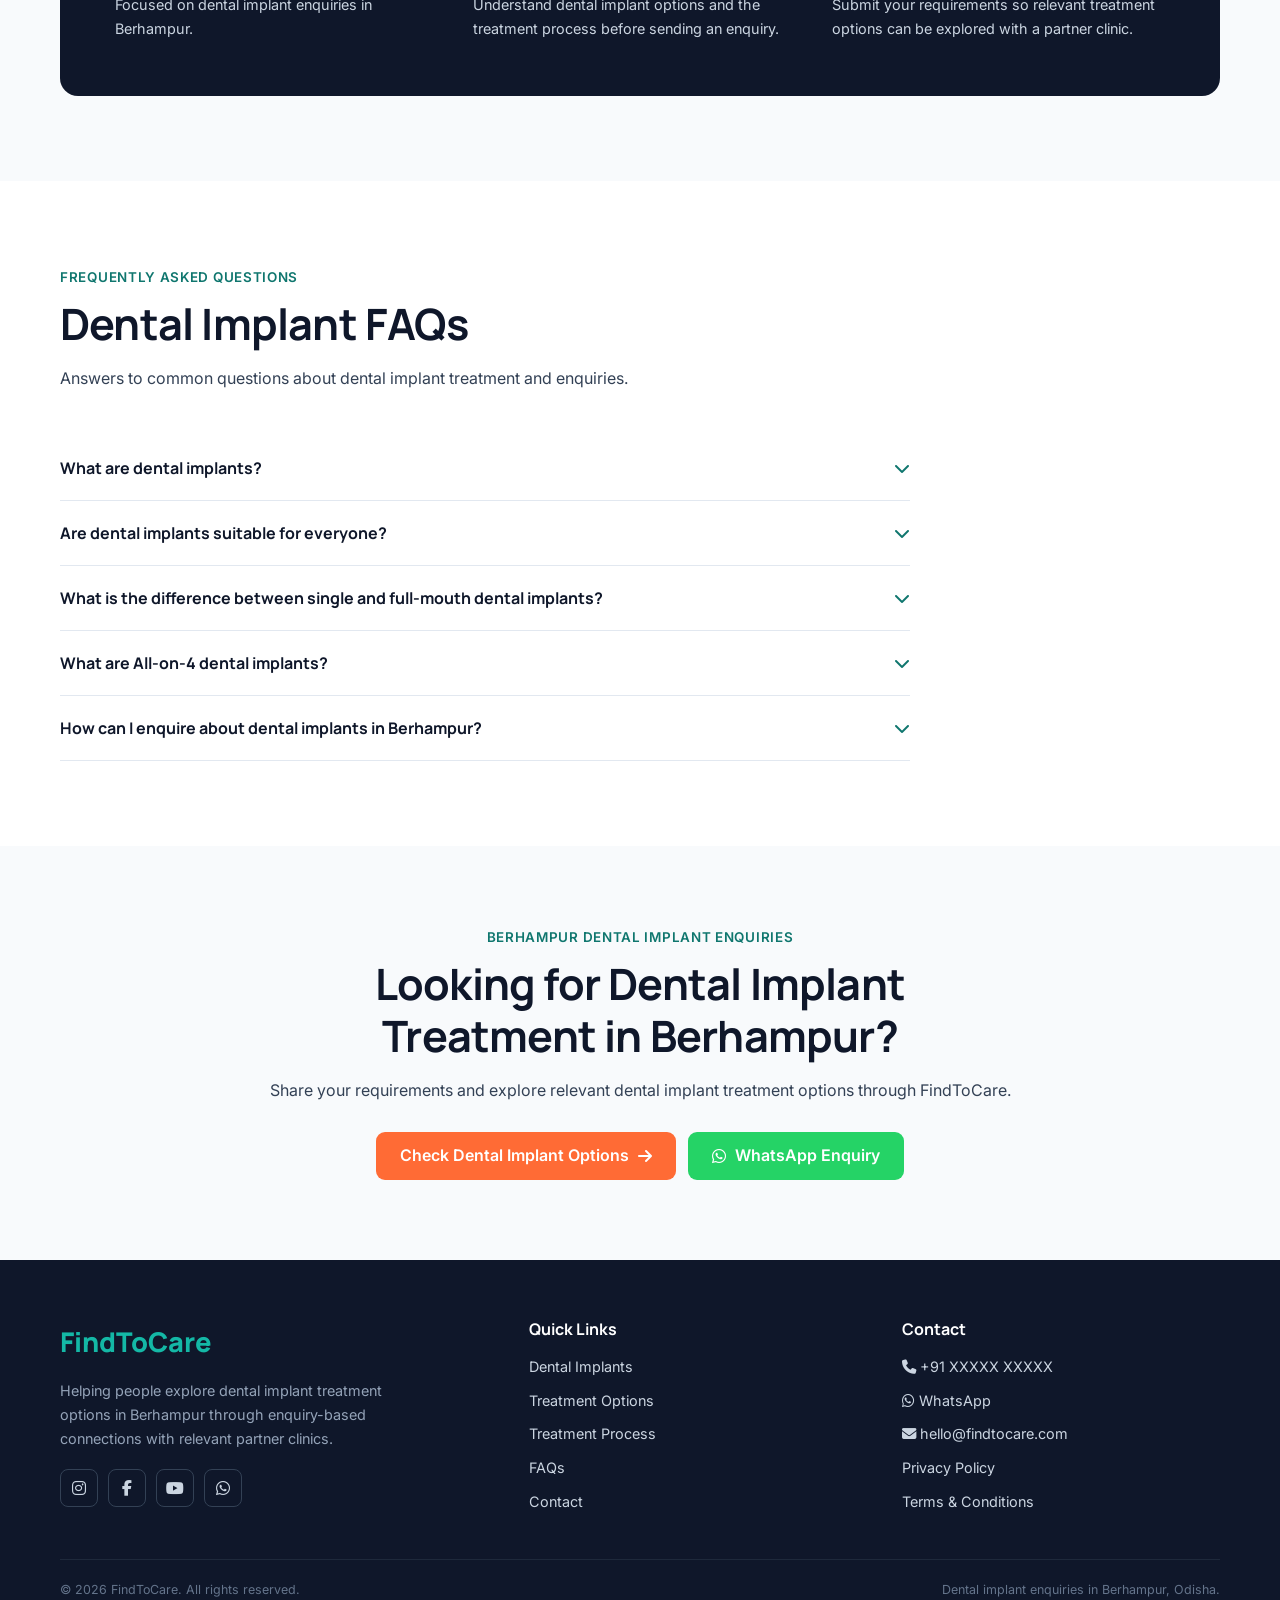
==== commit 2e271a6e: "Update Index.html" ====
--- a/Index.html
+++ b/Index.html
@@ -1,2424 +1,2384 @@
 <!DOCTYPE html>
 <html lang="en">
 <head>
-<meta charset="UTF-8">
-<meta name="viewport" content="width=device-width, initial-scale=1.0">
-<meta name="robots" content="noindex, nofollow">
-<title>FindToCare — Dental Care in Berhampur</title>
-<link rel="stylesheet" href="https://cdnjs.cloudflare.com/ajax/libs/font-awesome/6.5.1/css/all.min.css">
-<link rel="preconnect" href="https://fonts.googleapis.com">
-<link href="https://fonts.googleapis.com/css2?family=Manrope:wght@500;700;800&family=Inter:wght@400;500;600&display=swap" rel="stylesheet">
-
-<style>
-
-:root{
-  --brand:#0F766E;
-  --navy:#0F172A;
-  --bg:#F8FAFC;
-  --body:#334155;
-  --cta:#FF6B35;
-  --cta-dark:#e2551f;
-  --accent:#14B8A6;
-  --white:#ffffff;
-  --border:#E2E8F0;
-}
-
-*{
-  box-sizing:border-box;
-}
-
-html{
-  scroll-behavior:smooth;
-}
-
-body{
-  margin:0;
-  background:var(--bg);
-  color:var(--body);
-  font-family:'Inter',sans-serif;
-  font-weight:400;
-  line-height:1.6;
-  -webkit-font-smoothing:antialiased;
-}
-
-h1,h2,h3,.logo{
-  font-family:'Manrope',sans-serif;
-  font-weight:700;
-  color:var(--navy);
-  margin:0;
-}
-
-a{
-  text-decoration:none;
-  color:inherit;
-}
-
-img{
-  max-width:100%;
-  display:block;
-}
-
-.container{
-  max-width:1180px;
-  margin:0 auto;
-  padding:0 24px;
-}
-
-:focus-visible{
-  outline:3px solid var(--accent);
-  outline-offset:3px;
-}
-
-
-/* =========================
-   BUTTONS
-========================= */
-
-.btn{
-  display:inline-flex;
-  align-items:center;
-  justify-content:center;
-  gap:8px;
-  font-family:'Inter',sans-serif;
-  font-weight:500;
-  font-size:15px;
-  padding:14px 26px;
-  border-radius:8px;
-  border:none;
-  cursor:pointer;
-  transition:
-    transform .15s ease,
-    box-shadow .15s ease,
-    background .15s ease;
-}
-
-.btn-primary{
-  background:var(--cta);
-  color:#fff;
-  box-shadow:0 6px 18px rgba(255,107,53,0.28);
-}
-
-.btn-primary:hover{
-  background:var(--cta-dark);
-  transform:translateY(-1px);
-}
-
-.btn-secondary{
-  color:var(--brand);
-  font-weight:500;
-  padding:0;
-  background:none;
-}
-
-.btn-secondary:hover{
-  text-decoration:underline;
-}
-
-.btn-outline{
-  border:1.5px solid var(--brand);
-  color:var(--brand);
-  background:transparent;
-  padding:12px 22px;
-}
-
-.btn-outline:hover{
-  background:rgba(15,118,110,0.06);
-}
-
-
-/* =========================
-   HEADER
-========================= */
-
-header{
-  position:sticky;
-  top:0;
-  z-index:50;
-  background:rgba(248,250,252,0.92);
-  backdrop-filter:blur(8px);
-  border-bottom:1px solid var(--border);
-}
-
-.header-inner{
-  display:flex;
-  align-items:center;
-  justify-content:space-between;
-  padding:18px 24px;
-}
-
-.logo{
-  font-size:22px;
-  letter-spacing:-0.02em;
-}
-
-.logo span.find,
-.logo span.care{
-  color:var(--navy);
-}
-
-.logo span.to{
-  color:var(--brand);
-}
-
-nav.main-nav{
-  display:flex;
-  align-items:center;
-  gap:34px;
-}
-
-nav.main-nav a{
-  font-family:'Inter',sans-serif;
-  font-weight:500;
-  font-size:15px;
-  color:var(--navy);
-  opacity:0.85;
-}
-
-nav.main-nav a:hover{
-  opacity:1;
-  color:var(--brand);
-}
-
-.header-right{
-  display:flex;
-  align-items:center;
-  gap:28px;
-}
-
-.hamburger{
-  display:none;
-  flex-direction:column;
-  gap:5px;
-  background:none;
-  border:none;
-  cursor:pointer;
-  padding:4px;
-}
-
-.hamburger span{
-  width:24px;
-  height:2px;
-  background:var(--navy);
-  display:block;
-}
-
-.mobile-menu{
-  display:none;
-  flex-direction:column;
-  gap:2px;
-  padding:0 24px 20px;
-  background:var(--bg);
-  border-bottom:1px solid var(--border);
-}
-
-.mobile-menu a{
-  padding:12px 0;
-  font-family:'Inter',sans-serif;
-  font-weight:500;
-  color:var(--navy);
-  border-bottom:1px solid var(--border);
-}
-
-.mobile-menu.open{
-  display:flex;
-}
-
-
-/* =========================
-   HERO
-========================= */
-
-.hero{
-  padding:104px 0 88px;
-  position:relative;
-  overflow:hidden;
-  background:
-    radial-gradient(
-      ellipse at top,
-      rgba(20,184,166,0.07) 0%,
-      rgba(248,250,252,0) 60%
-    );
-}
-
-.hero-grid{
-  display:grid;
-  grid-template-columns:1.1fr 0.9fr;
-  gap:40px;
-  align-items:center;
-}
-
-.hero-copy{
-  text-align:left;
-}
-
-.eyebrow{
-  font-family:'Inter',sans-serif;
-  font-weight:600;
-  font-size:13px;
-  letter-spacing:0.09em;
-  color:var(--brand);
-  text-transform:uppercase;
-  display:inline-flex;
-  align-items:center;
-  gap:8px;
-  margin-bottom:18px;
-}
-
-.eyebrow::before{
-  content:"";
-  width:7px;
-  height:7px;
-  border-radius:50%;
-  background:var(--accent);
-  display:inline-block;
-}
-
-.hero h1{
-  font-size:54px;
-  line-height:1.12;
-  letter-spacing:-0.02em;
-  margin-bottom:22px;
-}
-
-.hero-sub{
-  font-size:18px;
-  color:var(--body);
-  max-width:520px;
-  margin:0 0 32px;
-}
-
-.hero-cta-row{
-  display:flex;
-  align-items:center;
-  justify-content:flex-start;
-  gap:20px;
-  flex-wrap:wrap;
-  margin-bottom:26px;
-}
-
-.trust-line{
-  font-family:'Inter',sans-serif;
-  font-size:14px;
-  color:var(--body);
-  display:flex;
-  align-items:center;
-  justify-content:flex-start;
-  gap:10px;
-  flex-wrap:wrap;
-}
-
-.trust-line .dot{
-  color:var(--accent);
-  font-weight:700;
-}
-
-.hero-image{
-  min-height:280px;
-}
-
-
-/* =========================
-   SECTIONS
-========================= */
-
-section{
-  padding:88px 0;
-}
-
-.section-head{
-  max-width:620px;
-  margin:0 auto 48px;
-  text-align:center;
-}
-
-.section-eyebrow{
-  font-family:'Inter',sans-serif;
-  font-weight:600;
-  font-size:13px;
-  letter-spacing:0.08em;
-  text-transform:uppercase;
-  color:var(--brand);
-  margin-bottom:12px;
-  display:block;
-}
-
-.section-head h2{
-  font-size:34px;
-  letter-spacing:-0.01em;
-  margin-bottom:14px;
-}
-
-.section-head p{
-  font-size:16px;
-  color:var(--body);
-}
-
-
-/* =========================
-   TREATMENTS
-========================= */
-
-.treatments-section{
-  background:var(--white);
-  border-top:1px solid var(--border);
-  border-bottom:1px solid var(--border);
-}
-
-.treatment-grid{
-  display:grid;
-  grid-template-columns:repeat(4,1fr);
-  gap:22px;
-}
-
-.t-card{
-  background:var(--bg);
-  border:1px solid var(--border);
-  border-radius:14px;
-  padding:30px 26px;
-  transition:
-    transform .18s ease,
-    box-shadow .18s ease,
-    border-color .18s ease;
-}
-
-.t-card:hover{
-  transform:translateY(-4px);
-  box-shadow:0 14px 30px rgba(15,23,42,0.08);
-  border-color:var(--accent);
-}
-
-.t-num{
-  font-family:'Manrope',sans-serif;
-  font-weight:700;
-  font-size:13px;
-  color:var(--accent);
-  letter-spacing:0.04em;
-  margin-bottom:16px;
-  display:block;
-}
-
-.t-card h3{
-  font-size:19px;
-  margin-bottom:10px;
-  letter-spacing:-0.01em;
-}
-
-.t-card p{
-  font-size:14.5px;
-  color:var(--body);
-  margin-bottom:18px;
-  min-height:44px;
-}
-
-
-/* =========================
-   WHY + HOW
-========================= */
-
-.why-how-grid{
-  display:grid;
-  grid-template-columns:1fr 1fr;
-  gap:64px;
-  align-items:start;
-}
-
-.why-list{
-  list-style:none;
-  padding:0;
-  margin:0;
-  display:grid;
-  gap:20px;
-}
-
-.why-list li{
-  display:flex;
-  gap:14px;
-  align-items:flex-start;
-  font-family:'Inter',sans-serif;
-}
-
-.why-icon{
-  width:38px;
-  height:38px;
-  border-radius:10px;
-  background:rgba(15,118,110,0.1);
-  color:var(--brand);
-  display:flex;
-  align-items:center;
-  justify-content:center;
-  flex-shrink:0;
-  font-weight:700;
-}
-
-.why-list strong{
-  color:var(--navy);
-  font-family:'Manrope',sans-serif;
-  display:block;
-  margin-bottom:2px;
-  font-size:16px;
-}
-
-.why-list span.desc{
-  font-size:14.5px;
-  color:var(--body);
-}
-
-.how-steps{
-  display:grid;
-  gap:0;
-}
-
-.how-step{
-  display:flex;
-  gap:20px;
-  padding:22px 0;
-  border-bottom:1px solid var(--border);
-}
-
-.how-step:last-child{
-  border-bottom:none;
-}
-
-.how-num{
-  font-family:'Manrope',sans-serif;
-  font-weight:700;
-  font-size:15px;
-  color:var(--brand);
-  width:34px;
-  height:34px;
-  border-radius:50%;
-  border:1.5px solid var(--brand);
-  display:flex;
-  align-items:center;
-  justify-content:center;
-  flex-shrink:0;
-}
-
-.how-step h3{
-  font-size:16.5px;
-  margin-bottom:4px;
-}
-
-.how-step p{
-  font-size:14.5px;
-  margin:0;
-  color:var(--body);
-}
-
-
-/* =========================
-   FORM
-========================= */
-
-.form-section{
-  background:var(--navy);
-}
-
-.form-wrap{
-  display:grid;
-  grid-template-columns:0.95fr 1.05fr;
-  gap:56px;
-  align-items:center;
-}
-
-.form-copy .section-eyebrow{
-  color:var(--accent);
-}
-
-.form-copy h2{
-  color:#fff;
-  font-size:32px;
-  margin-bottom:16px;
-  text-align:left;
-}
-
-.form-copy p{
-  color:#CBD5E1;
-  font-size:15.5px;
-  margin-bottom:24px;
-}
-
-.form-points{
-  list-style:none;
-  padding:0;
-  margin:0;
-  display:grid;
-  gap:12px;
-}
-
-.form-points li{
-  display:flex;
-  gap:10px;
-  align-items:flex-start;
-  color:#E2E8F0;
-  font-size:14.5px;
-}
-
-.form-points li::before{
-  content:"✓";
-  color:var(--accent);
-  font-weight:700;
-}
-
-.form-card{
-  background:var(--white);
-  border-radius:16px;
-  padding:36px;
-  box-shadow:0 24px 60px rgba(0,0,0,0.35);
-}
-
-.form-card h3{
-  font-size:19px;
-  margin-bottom:20px;
-}
-
-.field{
-  margin-bottom:18px;
-}
-
-.field label{
-  display:block;
-  font-family:'Inter',sans-serif;
-  font-weight:500;
-  font-size:13.5px;
-  color:var(--navy);
-  margin-bottom:7px;
-}
-
-.field .req{
-  color:var(--cta);
-}
-
-.field select,
-.field input{
-  width:100%;
-  padding:12px 14px;
-  border:1.5px solid var(--border);
-  border-radius:8px;
-  font-family:'Inter',sans-serif;
-  font-size:14.5px;
-  color:var(--navy);
-  background:#fff;
-  transition:border-color .15s ease;
-}
-
-.field select:focus,
-.field input:focus{
-  border-color:var(--brand);
-  outline:none;
-}
-
-.field-error{
-  font-size:12.5px;
-  color:var(--cta);
-  margin-top:6px;
-  display:none;
-}
-
-.field.invalid select,
-.field.invalid input{
-  border-color:var(--cta);
-}
-
-.field.invalid .field-error{
-  display:block;
-}
-
-.form-submit{
-  width:100%;
-  justify-content:center;
-  font-size:15.5px;
-  padding:15px;
-}
-
-.form-note{
-  font-size:12.5px;
-  color:#64748B;
-  margin-top:14px;
-  text-align:center;
-}
-
-.form-note a{
-  color:var(--brand);
-  text-decoration:underline;
-}
-
-.form-success{
-  display:none;
-  text-align:center;
-  padding:20px 0;
-}
-
-.form-success.show{
-  display:block;
-}
-
-.form-success .check{
-  width:52px;
-  height:52px;
-  border-radius:50%;
-  background:rgba(20,184,166,0.12);
-  color:var(--accent);
-  display:flex;
-  align-items:center;
-  justify-content:center;
-  margin:0 auto 16px;
-  font-size:26px;
-}
-
-.form-success h3{
-  margin-bottom:8px;
-}
-
-.form-success p{
-  font-size:14.5px;
-  color:var(--body);
-}
-
-.form-fields.hidden{
-  display:none;
-}
-
-
-/* =========================
-   TRUST
-========================= */
-
-.trust-grid{
-  display:grid;
-  grid-template-columns:repeat(3,1fr);
-  gap:24px;
-}
-
-.trust-card{
-  padding:28px;
-  border-radius:14px;
-  border:1px solid var(--border);
-  background:var(--white);
-}
-
-.trust-card h3{
-  font-size:16.5px;
-  margin-bottom:8px;
-}
-
-.trust-card p{
-  font-size:14px;
-  margin:0;
-  color:var(--body);
-}
-
-
-/* =========================
-   FAQ
-========================= */
-
-.faq-list{
-  max-width:760px;
-  margin:0 auto;
-  display:grid;
-  gap:0;
-}
-
-.faq-item{
-  border-bottom:1px solid var(--border);
-}
-
-.faq-q{
-  width:100%;
-  text-align:left;
-  background:none;
-  border:none;
-  padding:20px 4px;
-  display:flex;
-  justify-content:space-between;
-  align-items:center;
-  cursor:pointer;
-  font-family:'Manrope',sans-serif;
-  font-weight:700;
-  font-size:16px;
-  color:var(--navy);
-}
-
-.faq-q .plus{
-  color:var(--brand);
-  font-size:20px;
-  transition:transform .2s ease;
-  flex-shrink:0;
-  margin-left:16px;
-}
-
-.faq-item.open .plus{
-  transform:rotate(45deg);
-}
-
-.faq-a{
-  max-height:0;
-  overflow:hidden;
-  transition:max-height .25s ease;
-}
-
-.faq-a p{
-  padding:0 4px 20px;
-  font-size:14.5px;
-  color:var(--body);
-  margin:0;
-}
-
-
-/* =========================
-   FINAL CTA
-========================= */
-
-.final-cta{
-  background:var(--brand);
-  text-align:center;
-  padding:80px 0;
-}
-
-.final-cta h2{
-  color:#fff;
-  font-size:32px;
-  margin-bottom:14px;
-}
-
-.final-cta p{
-  color:rgba(255,255,255,0.85);
-  font-size:16px;
-  margin-bottom:28px;
-}
-
-
-/* =========================
-   FOOTER
-========================= */
-
-footer{
-  background:#F1F5F9;
-  border-top:1px solid #E2E8F0;
-  padding:70px 0 28px;
-}
-
-.footer-brand{
-  text-align:center;
-  margin:0 auto 55px;
-  max-width:600px;
-}
-
-.footer-logo{
-  display:inline-block;
-  font-family:'Manrope',sans-serif;
-  font-size:36px;
-  font-weight:800;
-  letter-spacing:-0.04em;
-  margin-bottom:12px;
+  <meta charset="UTF-8">
+
+  <!-- Primary SEO -->
+  <title>Dental Implants in Berhampur | FindToCare</title>
+  <meta name="description"
+        content="Explore dental implant treatment options in Berhampur. Learn about dental implants, treatment options and the treatment process, then send an enquiry to FindToCare.">
+  <meta name="keywords"
+        content="dental implants in Berhampur, dental implants near me, dental implant clinic near me, dental implant treatment Berhampur, dental implant options Berhampur">
+  <meta name="robots" content="index, follow">
+  <meta name="author" content="FindToCare">
+
+  <!-- Local SEO -->
+  <meta name="geo.region" content="IN-OR">
+  <meta name="geo.placename" content="Berhampur, Odisha, India">
+
+  <!-- Canonical -->
+  <link rel="canonical" href="https://www.yourdomain.com/dental-implants-berhampur/">
+
+  <!-- Open Graph -->
+  <meta property="og:type" content="website">
+  <meta property="og:title" content="Dental Implants in Berhampur | FindToCare">
+  <meta property="og:description"
+        content="Explore dental implant treatment options in Berhampur and send your treatment enquiry through FindToCare.">
+  <meta property="og:url" content="https://www.yourdomain.com/dental-implants-berhampur/">
+  <meta property="og:site_name" content="FindToCare">
+
+  <!-- Mobile -->
+  <meta name="viewport" content="width=device-width, initial-scale=1.0">
+
+  <!-- Fonts -->
+  <link rel="preconnect" href="https://fonts.googleapis.com">
+  <link rel="preconnect" href="https://fonts.gstatic.com" crossorigin>
+
+  <link href="https://fonts.googleapis.com/css2?family=Inter:wght@400;500;600&family=Manrope:wght@700;800&display=swap"
+        rel="stylesheet">
+
+  <!-- Icons -->
+  <link rel="stylesheet"
+        href="https://cdnjs.cloudflare.com/ajax/libs/font-awesome/6.5.2/css/all.min.css">
+
+  <style>
+
+    /* =========================================================
+       ROOT
+    ========================================================= */
+
+    :root {
+      --brand: #0F766E;
+      --navy: #0F172A;
+      --bg: #F8FAFC;
+      --body: #334155;
+      --cta: #FF6B35;
+      --cta-dark: #e2551f;
+      --accent: #14B8A6;
+      --white: #ffffff;
+      --border: #E2E8F0;
+
+      --container: 1160px;
+      --radius: 14px;
+      --shadow: 0 10px 30px rgba(15, 23, 42, 0.07);
+    }
+
+    /* =========================================================
+       RESET
+    ========================================================= */
+
+    * {
+      margin: 0;
+      padding: 0;
+      box-sizing: border-box;
+    }
+
+    html {
+      scroll-behavior: smooth;
+    }
+
+    body {
+      font-family: "Inter", sans-serif;
+      background: var(--white);
+      color: var(--body);
+      line-height: 1.65;
+    }
+
+    img {
+      max-width: 100%;
+      display: block;
+    }
+
+    a {
+      text-decoration: none;
+      color: inherit;
+    }
+
+    button,
+    input,
+    select,
+    textarea {
+      font-family: inherit;
+    }
+
+    ul {
+      list-style: none;
+    }
+
+    .container {
+      width: min(92%, var(--container));
+      margin: auto;
+    }
+
+    /* =========================================================
+       TYPOGRAPHY
+    ========================================================= */
+
+    h1,
+    h2,
+    h3,
+    h4 {
+      font-family: "Manrope", sans-serif;
+      color: var(--navy);
+      line-height: 1.2;
+    }
+
+    h1 {
+      font-size: clamp(2.25rem, 5vw, 4rem);
+      letter-spacing: -1.5px;
+    }
+
+    h2 {
+      font-size: clamp(1.9rem, 3.5vw, 2.7rem);
+      letter-spacing: -0.8px;
+    }
+
+    h3 {
+      font-size: 1.2rem;
+    }
+
+    p {
+      font-size: 1rem;
+    }
+
+    /* =========================================================
+       BUTTONS
+    ========================================================= */
+
+    .btn {
+      display: inline-flex;
+      align-items: center;
+      justify-content: center;
+      gap: 9px;
+      min-height: 48px;
+      padding: 0 22px;
+      border-radius: 9px;
+      font-weight: 600;
+      border: 2px solid transparent;
+      cursor: pointer;
+      transition: 0.25s ease;
+    }
+
+    .btn-primary {
+      background: var(--cta);
+      color: var(--white);
+    }
+
+    .btn-primary:hover {
+      background: var(--cta-dark);
+      transform: translateY(-1px);
+    }
+
+    .btn-outline {
+      background: var(--white);
+      border-color: var(--brand);
+      color: var(--brand);
+    }
+
+    .btn-outline:hover {
+      background: var(--brand);
+      color: var(--white);
+    }
+
+    .btn-whatsapp {
+      background: #25D366;
+      color: var(--white);
+    }
+
+    .btn-whatsapp:hover {
+      opacity: 0.9;
+    }
+
+    /* =========================================================
+       HEADER
+    ========================================================= */
+
+    .site-header {
+      position: sticky;
+      top: 0;
+      z-index: 1000;
+      background: rgba(255, 255, 255, 0.96);
+      border-bottom: 1px solid var(--border);
+      backdrop-filter: blur(10px);
+    }
+
+    .nav {
+      min-height: 74px;
+      display: flex;
+      align-items: center;
+      justify-content: space-between;
+      gap: 25px;
+    }
+
+    .logo {
+      font-family: "Manrope", sans-serif;
+      font-size: 1.55rem;
+      font-weight: 800;
+      color: var(--brand);
+      letter-spacing: -0.6px;
+    }
+
+    .nav-links {
+      display: flex;
+      align-items: center;
+      gap: 26px;
+      font-size: 0.93rem;
+      font-weight: 500;
+      color: var(--navy);
+    }
+
+    .nav-links a:hover {
+      color: var(--brand);
+    }
+
+    .mobile-toggle {
+      display: none;
+      background: none;
+      border: none;
+      font-size: 1.4rem;
+      color: var(--navy);
+      cursor: pointer;
+    }
+
+    /* =========================================================
+       BREADCRUMB
+    ========================================================= */
+
+    .breadcrumb-wrap {
+      background: var(--bg);
+      border-bottom: 1px solid var(--border);
+    }
+
+    .breadcrumb {
+      min-height: 45px;
+      display: flex;
+      align-items: center;
+      gap: 8px;
+      font-size: 0.82rem;
+      color: #64748B;
+    }
+
+    .breadcrumb a {
+      color: var(--brand);
+      font-weight: 500;
+    }
+
+    /* =========================================================
+       HERO
+    ========================================================= */
+
+    .hero {
+      background: var(--bg);
+      padding: 75px 0 80px;
+    }
+
+    .hero-grid {
+      display: grid;
+      grid-template-columns: 1.05fr 0.95fr;
+      gap: 65px;
+      align-items: center;
+    }
+
+    .eyebrow {
+      display: inline-flex;
+      align-items: center;
+      gap: 7px;
+      color: var(--brand);
+      font-size: 0.86rem;
+      font-weight: 600;
+      margin-bottom: 17px;
+    }
+
+    .eyebrow-dot {
+      width: 8px;
+      height: 8px;
+      background: var(--accent);
+      border-radius: 50%;
+    }
+
+    .hero h1 {
+      margin-bottom: 22px;
+    }
+
+    .hero h1 span {
+      color: var(--brand);
+    }
+
+    .hero-text {
+      max-width: 620px;
+      font-size: 1.08rem;
+      color: var(--body);
+      margin-bottom: 27px;
+    }
+
+    .hero-actions {
+      display: flex;
+      flex-wrap: wrap;
+      gap: 12px;
+      margin-bottom: 25px;
+    }
+
+    .hero-note {
+      font-size: 0.84rem;
+      color: #64748B;
+    }
+
+    /* Implant image */
+    .hero-visual {
+      background: var(--white);
+      border: 1px solid var(--border);
+      border-radius: 20px;
+      padding: 28px;
+      box-shadow: var(--shadow);
+    }
+
+    .hero-visual img {
+      width: 100%;
+      aspect-ratio: 1 / 1;
+      object-fit: contain;
+      border-radius: 12px;
+    }
+
+    /* =========================================================
+       ENQUIRY BOX
+    ========================================================= */
+
+    .enquiry-section {
+      padding: 70px 0;
+      background: var(--white);
+    }
+
+    .enquiry-grid {
+      display: grid;
+      grid-template-columns: 0.8fr 1.2fr;
+      gap: 45px;
+      align-items: start;
+    }
+
+    .section-label {
+      color: var(--brand);
+      font-size: 0.84rem;
+      font-weight: 600;
+      text-transform: uppercase;
+      letter-spacing: 0.7px;
+      margin-bottom: 10px;
+    }
+
+    .enquiry-copy h2 {
+      margin-bottom: 17px;
+    }
+
+    .enquiry-copy p {
+      margin-bottom: 20px;
+    }
+
+    .contact-mini {
+      display: grid;
+      gap: 10px;
+      margin-top: 25px;
+    }
+
+    .contact-mini a {
+      color: var(--brand);
+      font-weight: 500;
+    }
+
+    .form-card {
+      background: var(--bg);
+      border: 1px solid var(--border);
+      border-radius: 16px;
+      padding: 30px;
+    }
+
+    .form-card h3 {
+      margin-bottom: 20px;
+    }
+
+    .form-grid {
+      display: grid;
+      grid-template-columns: 1fr 1fr;
+      gap: 16px;
+    }
+
+    .form-group {
+      display: flex;
+      flex-direction: column;
+      gap: 7px;
+    }
+
+    .form-group.full {
+      grid-column: 1 / -1;
+    }
+
+    label {
+      font-size: 0.87rem;
+      font-weight: 500;
+      color: var(--navy);
+    }
+
+    input,
+    select,
+    textarea {
+      width: 100%;
+      border: 1px solid var(--border);
+      background: var(--white);
+      border-radius: 9px;
+      padding: 13px 14px;
+      color: var(--navy);
+      outline: none;
+      font-size: 0.94rem;
+    }
+
+    input:focus,
+    select:focus,
+    textarea:focus {
+      border-color: var(--brand);
+      box-shadow: 0 0 0 3px rgba(15, 118, 110, 0.1);
+    }
+
+    textarea {
+      min-height: 105px;
+      resize: vertical;
+    }
+
+    .form-consent {
+      margin: 15px 0 18px;
+      font-size: 0.78rem;
+      color: #64748B;
+    }
+
+    .form-consent a {
+      color: var(--brand);
+      text-decoration: underline;
+    }
+
+    .form-card .btn {
+      width: 100%;
+    }
+
+    /* =========================================================
+       GENERAL SECTIONS
+    ========================================================= */
+
+    .section {
+      padding: 85px 0;
+    }
+
+    .section-alt {
+      background: var(--bg);
+    }
+
+    .section-heading {
+      max-width: 720px;
+      margin-bottom: 45px;
+    }
+
+    .section-heading h2 {
+      margin-bottom: 15px;
+    }
+
+    .section-heading p {
+      color: var(--body);
+    }
+
+    /* =========================================================
+       CARDS
+    ========================================================= */
+
+    .cards {
+      display: grid;
+      grid-template-columns: repeat(3, 1fr);
+      gap: 20px;
+    }
+
+    .card {
+      background: var(--white);
+      border: 1px solid var(--border);
+      border-radius: var(--radius);
+      padding: 27px;
+      transition: 0.25s ease;
+    }
+
+    .card:hover {
+      transform: translateY(-3px);
+      box-shadow: var(--shadow);
+    }
+
+    .card-icon {
+      width: 44px;
+      height: 44px;
+      display: grid;
+      place-items: center;
+      border-radius: 10px;
+      background: rgba(20, 184, 166, 0.1);
+      color: var(--brand);
+      margin-bottom: 20px;
+      font-size: 1.1rem;
+    }
+
+    .card h3 {
+      margin-bottom: 10px;
+    }
+
+    .card p {
+      font-size: 0.93rem;
+    }
+
+    /* =========================================================
+       OPTIONS
+    ========================================================= */
+
+    .options-grid {
+      display: grid;
+      grid-template-columns: repeat(2, 1fr);
+      gap: 20px;
+    }
+
+    .option-card {
+      background: var(--white);
+      border: 1px solid var(--border);
+      border-radius: 14px;
+      padding: 27px;
+    }
+
+    .option-card h3 {
+      margin-bottom: 9px;
+    }
+
+    .option-card p {
+      font-size: 0.94rem;
+    }
+
+    .section-cta {
+      margin-top: 35px;
+    }
+
+    /* =========================================================
+       PROCESS
+    ========================================================= */
+
+    .process-grid {
+      display: grid;
+      grid-template-columns: repeat(4, 1fr);
+      gap: 20px;
+    }
+
+    .process-card {
+      position: relative;
+      padding: 25px;
+      border: 1px solid var(--border);
+      border-radius: 14px;
+      background: var(--white);
+    }
+
+    .step-number {
+      color: var(--brand);
+      font-family: "Manrope", sans-serif;
+      font-size: 1.5rem;
+      margin-bottom: 15px;
+    }
+
+    .process-card h3 {
+      margin-bottom: 9px;
+    }
+
+    .process-card p {
+      font-size: 0.91rem;
+    }
+
+    /* =========================================================
+       FINDTOCARE
+    ========================================================= */
+
+    .platform-box {
+      background: var(--navy);
+      color: var(--white);
+      border-radius: 18px;
+      padding: 55px;
+    }
+
+    .platform-box h2 {
+      color: var(--white);
+      margin-bottom: 17px;
+    }
+
+    .platform-box > p {
+      color: #CBD5E1;
+      max-width: 720px;
+      margin-bottom: 35px;
+    }
+
+    .platform-points {
+      display: grid;
+      grid-template-columns: repeat(3, 1fr);
+      gap: 25px;
+    }
+
+    .platform-point {
+      border-top: 1px solid rgba(255,255,255,0.15);
+      padding-top: 20px;
+    }
+
+    .platform-point h3 {
+      color: var(--white);
+      margin-bottom: 8px;
+    }
+
+    .platform-point p {
+      color: #CBD5E1;
+      font-size: 0.9rem;
+    }
+
+    /* =========================================================
+       FAQ
+    ========================================================= */
+
+    .faq-wrap {
+      max-width: 850px;
+    }
+
+    .faq-item {
+      border-bottom: 1px solid var(--border);
+    }
+
+    .faq-question {
+      width: 100%;
+      background: none;
+      border: none;
+      padding: 21px 0;
+      display: flex;
+      align-items: center;
+      justify-content: space-between;
+      gap: 20px;
+      cursor: pointer;
+      text-align: left;
+      color: var(--navy);
+      font-family: "Manrope", sans-serif;
+      font-size: 1rem;
+      font-weight: 700;
+    }
+
+    .faq-question i {
+      color: var(--brand);
+      transition: 0.25s ease;
+    }
+
+    .faq-answer {
+      display: none;
+      padding: 0 0 20px;
+      color: var(--body);
+      font-size: 0.94rem;
+    }
+
+    .faq-item.active .faq-answer {
+      display: block;
+    }
+
+    .faq-item.active .faq-question i {
+      transform: rotate(180deg);
+    }
+
+    /* =========================================================
+       FINAL CTA
+    ========================================================= */
+
+    .final-cta {
+      padding: 80px 0;
+      background: var(--bg);
+      text-align: center;
+    }
+
+    .final-cta-inner {
+      max-width: 750px;
+      margin: auto;
+    }
+
+    .final-cta h2 {
+      margin-bottom: 15px;
+    }
+
+    .final-cta p {
+      margin-bottom: 28px;
+    }
+
+    .final-actions {
+      display: flex;
+      justify-content: center;
+      flex-wrap: wrap;
+      gap: 12px;
+    }
+
+    /* =========================================================
+       FOOTER
+    ========================================================= */
+
+    footer {
+      background: var(--navy);
+      color: #CBD5E1;
+      padding: 60px 0 25px;
+    }
+
+    .footer-grid {
+      display: grid;
+      grid-template-columns: 1.3fr 1fr 1fr;
+      gap: 55px;
+      padding-bottom: 45px;
+    }
+
+    .footer-brand {
+      text-align: left;
+    }
+
+    .footer-logo {
+      display: inline-block;
+      font-family: "Manrope", sans-serif;
+      font-size: 1.7rem;
+      font-weight: 800;
+      color: var(--accent);
+      margin-bottom: 15px;
+    }
+
+    .footer-brand p {
+      max-width: 360px;
+      font-size: 0.9rem;
+      color: #94A3B8;
+    }
+
+    footer h3 {
+      color: var(--white);
+      font-size: 1rem;
+      margin-bottom: 16px;
+    }
+
+    .footer-links {
+      display: grid;
+      gap: 10px;
+      font-size: 0.9rem;
+    }
+
+    .footer-links a:hover {
+      color: var(--accent);
+    }
+
+    .social-links {
+      display: flex;
+      gap: 10px;
+      margin-top: 18px;
+    }
+
+    .social-links a {
+      width: 38px;
+      height: 38px;
+      display: grid;
+      place-items: center;
+      border: 1px solid #334155;
+      border-radius: 8px;
+      color: #CBD5E1;
+      transition: 0.25s ease;
+    }
+
+    .social-links a:hover {
+      color: var(--white);
+      border-color: var(--accent);
+    }
+
+    .footer-bottom {
+      border-top: 1px solid #1E293B;
+      padding-top: 20px;
+      display: flex;
+      justify-content: space-between;
+      gap: 15px;
+      font-size: 0.78rem;
+      color: #64748B;
+    }
+
+    /* =========================================================
+       MOBILE STICKY CTA
+    ========================================================= */
+
+    .mobile-sticky-cta {
+      display: none;
+    }
+
+    /* =========================================================
+       RESPONSIVE
+    ========================================================= */
+
+    @media (max-width: 950px) {
+
+      .nav-links {
+        display: none;
+      }
+
+      .nav > .btn {
+        display: none;
+      }
+
+      .mobile-toggle {
+        display: block;
+      }
+
+      .hero-grid,
+      .enquiry-grid {
+        grid-template-columns: 1fr;
+      }
+
+      .hero-visual {
+        max-width: 600px;
+        margin: auto;
+      }
+
+      .cards {
+        grid-template-columns: repeat(2, 1fr);
+      }
+
+      .process-grid {
+        grid-template-columns: repeat(2, 1fr);
+      }
+
+      .platform-points {
+        grid-template-columns: 1fr;
+      }
+
+      .footer-grid {
+        grid-template-columns: 1fr 1fr;
+      }
+
+      .footer-brand {
+        grid-column: 1 / -1;
+      }
+    }
+
+    @media (max-width: 650px) {
+
+      body {
+        padding-bottom: 68px;
+      }
+
+      .container {
+        width: min(91%, var(--container));
+      }
+
+      .nav {
+        min-height: 66px;
+      }
+
+      .logo {
+        font-size: 1.4rem;
+      }
+
+      .breadcrumb {
+        font-size: 0.75rem;
+        white-space: nowrap;
+        overflow: hidden;
+      }
+
+      .hero {
+        padding: 50px 0 55px;
+      }
+
+      .hero h1 {
+        font-size: 2.25rem;
+      }
+
+      .hero-text {
+        font-size: 0.98rem;
+      }
+
+      .hero-actions {
+        display: grid;
+        grid-template-columns: 1fr;
+      }
+
+      .hero-actions .btn {
+        width: 100%;
+      }
+
+      .hero-visual {
+        padding: 15px;
+      }
+
+      .section,
+      .enquiry-section {
+        padding: 60px 0;
+      }
+
+      .form-card {
+        padding: 21px;
+      }
+
+      .form-grid {
+        grid-template-columns: 1fr;
+      }
+
+      .form-group.full {
+        grid-column: auto;
+      }
+
+      .cards,
+      .options-grid,
+      .process-grid {
+        grid-template-columns: 1fr;
+      }
+
+      .platform-box {
+        padding: 32px 22px;
+      }
+
+      .footer-grid {
+        grid-template-columns: 1fr;
+        gap: 35px;
+        text-align: center;
+      }
+
+      .footer-brand {
+        grid-column: auto;
+      }
+
+      .footer-brand p {
+        margin: auto;
+      }
+
+      .social-links {
+        justify-content: center;
+      }
+
+      .footer-bottom {
+        flex-direction: column;
+        text-align: center;
+      }
+
+      .mobile-sticky-cta {
+        position: fixed;
+        bottom: 0;
+        left: 0;
+        right: 0;
+        z-index: 2000;
+        display: flex;
+        padding: 9px 12px;
+        background: var(--white);
+        border-top: 1px solid var(--border);
+        box-shadow: 0 -5px 20px rgba(15, 23, 42, 0.08);
+      }
+
+      .mobile-sticky-cta .btn {
+        width: 100%;
+      }
+    }
+
+  </style>
+
+  <!-- =========================================================
+       STRUCTURED DATA
+  ========================================================= -->
+
+  <script type="application/ld+json">
+  {
+    "@context": "https://schema.org",
+    "@type": "WebPage",
+    "name": "Dental Implants in Berhampur",
+    "description": "Dental implant treatment information and enquiry page for Berhampur.",
+    "url": "https://www.yourdomain.com/dental-implants-berhampur/",
+    "inLanguage": "en-IN",
+    "publisher": {
+      "@type": "Organization",
+      "name": "FindToCare"
+    }
   }
-
-  .footer-logo .to{
-  color:#0F766E;
+  </script>
+
+  <script type="application/ld+json">
+  {
+    "@context": "https://schema.org",
+    "@type": "Organization",
+    "name": "FindToCare",
+    "url": "https://www.yourdomain.com/"
   }
-.footer-divider {
-  width: 220px;
-  border: none;
-  border-top: 2px solid #0F766E;
-  margin: 0 auto 20px;
-}
-  
-.footer-brand p{
-  font-size:16px;
-  line-height:1.7;
-  color:#475569;
-  margin:0 auto;
-  max-width:520px;
-}
-
-.footer-grid{
-  display:grid;
-  grid-template-columns:1fr  1fr;
-  gap:60px;
-  max-width:600px;
-  margin:0 auto 42px;
-}
-
-  .footer-pair{
-  display:flex;
-  flex-direction:column;
-  gap:32px;
+  </script>
+
+  <script type="application/ld+json">
+  {
+    "@context": "https://schema.org",
+    "@type": "BreadcrumbList",
+    "itemListElement": [
+      {
+        "@type": "ListItem",
+        "position": 1,
+        "name": "Home",
+        "item": "https://www.yourdomain.com/"
+      },
+      {
+        "@type": "ListItem",
+        "position": 2,
+        "name": "Dental Implants",
+        "item": "https://www.yourdomain.com/dental-implants-berhampur/"
+      }
+    ]
   }
-
-.footer-col h4{
-  font-family:'Manrope',sans-serif;
-  font-weight:700;
-  font-size:15px;
-  color:#0F766E;
-  margin-bottom:16px;
-}
-
-.footer-col ul{
-  list-style:none;
-  padding:0;
-  margin:0;
-  display:grid;
-  gap:11px;
-}
-
-.footer-col li,
-.footer-col a{
-  font-size:14px;
-  color:#334155;
-}
-
-.footer-col a:hover{
-  color:#FF6B35;
-}
-
-.social-row{
-  display:flex;
-  justify-content:center;
-  align-items:center;
-  gap:14px;
-  margin:0 auto 40px;
-}
-
-.social-row a{
-  width:42px;
-  height:42px;
-  border-radius:10px;
-  background:#FFFFFF;
-  border:1px solid #CBD5E1;
-  display:flex;
-  align-items:center;
-  justify-content:center;
-  color:#0F766E;
-  font-size:18px;
-  transition:all .18s ease;
-}
-
-.social-row a:hover{
-  color:#FFFFFF;
-  background:#FF6B35;
-  border-color:#FF6B35;
-  transform:translateY(-2px);
-}
-
-.footer-bottom{
-  border-top:1px solid #E2E8F0;
-  padding-top:24px;
-  display:flex;
-  justify-content:center;
-  align-items:center;
-  font-size:13px;
-  color:#64748B;
-  text-align:center;
-}
-.footer-legal{
-  display:flex;
-  justify-content:flex-end;
-  align-items:center;
-  gap:32px;
-  max-width:850px;
-  margin:0 auto 20px;
-  padding-top:20px;
-}
-
-.footer-legal a{
-  color:#334155;
-  font-size:13px;
-  text-decoration:none;
-}
-
-@media (min-width:921px){
-
-  .footer-brand{
-    text-align:left;
-    margin-left:0;
+  </script>
+
+  <script type="application/ld+json">
+  {
+    "@context": "https://schema.org",
+    "@type": "FAQPage",
+    "mainEntity": [
+      {
+        "@type": "Question",
+        "name": "What are dental implants?",
+        "acceptedAnswer": {
+          "@type": "Answer",
+          "text": "Dental implants are used to provide an implant-supported foundation for replacing missing teeth. The appropriate treatment depends on an individual's dental condition and treatment requirements."
+        }
+      },
+      {
+        "@type": "Question",
+        "name": "Are dental implants suitable for everyone?",
+        "acceptedAnswer": {
+          "@type": "Answer",
+          "text": "Dental implant suitability depends on individual oral health, dental condition and other clinical factors. A qualified dental professional should assess your situation."
+        }
+      },
+      {
+        "@type": "Question",
+        "name": "What is the difference between single and full-mouth dental implants?",
+        "acceptedAnswer": {
+          "@type": "Answer",
+          "text": "Single dental implants are generally considered when an individual missing tooth needs replacement, while full-mouth or full-arch approaches may be considered for extensive tooth loss."
+        }
+      },
+      {
+        "@type": "Question",
+        "name": "What are All-on-4 dental implants?",
+        "acceptedAnswer": {
+          "@type": "Answer",
+          "text": "All-on-4 is an implant-supported full-arch treatment approach. Suitability depends on an individual's clinical condition and treatment plan."
+        }
+      },
+      {
+        "@type": "Question",
+        "name": "How can I enquire about dental implants in Berhampur?",
+        "acceptedAnswer": {
+          "@type": "Answer",
+          "text": "You can submit your requirements through the FindToCare enquiry form or contact FindToCare through the available contact options."
+        }
+      }
+    ]
   }
-
-  .footer-divider{
-    display:none;
-  }
-
-  .footer-brand p{
-    max-width:320px;
-    margin:0;
-  }
-
-  .social-row{
-    justify-content:flex-start;
-    margin-top:20px;
-  }
-
-  .footer-inner-wrap{
-    display:grid;
-    grid-template-columns:1fr 1fr 1fr;
-    gap:40px;
-    align-items:start;
-    max-width:1100px;
-    margin:0 auto;
-  }
-
-  .footer-grid{
-    display:contents;
-  }
-
-  .footer-pair{
-    display:contents;
-  }
-
-  .footer-col{
-    text-align:left;
-  }
-
-}
-  
-/* =========================
-   TABLET
-========================= */
-
-@media (max-width:920px){
-
-  nav.main-nav{
-    display:none;
-  }
-
-  .hamburger{
-    display:flex;
-  }
-
-  /* Desktop header CTA hidden on tablet/mobile */
-  .header-right .btn{
-    display:none;
-  }
-
-  .header-inner{
-    padding:16px 24px;
-  }
-
-  .hero-grid{
-    grid-template-columns:1fr;
-    gap:28px;
-    text-align:center;
-  }
-
-  .hero-copy{
-    text-align:center;
-  }
-
-  .hero-sub{
-    margin-left:auto;
-    margin-right:auto;
-  }
-
-  .hero-cta-row{
-    justify-content:center;
-  }
-
-  .trust-line{
-    justify-content:center;
-  }
-
-  .hero-image{
-    min-height:0;
-  }
-
-  .treatment-grid{
-    grid-template-columns:repeat(2,1fr);
-  }
-
-  .why-how-grid{
-    grid-template-columns:1fr;
-    gap:48px;
-  }
-
-  .form-wrap{
-    grid-template-columns:1fr;
-    gap:36px;
-  }
-
-  .form-copy{
-    text-align:center;
-  }
-
-  .form-copy h2{
-    text-align:center;
-  }
-
-  .form-points{
-    justify-items:center;
-  }
-
-  .form-points li{
-    text-align:left;
-  }
-
-  .trust-grid{
-    grid-template-columns:1fr;
-  }
-
-  .footer-grid{
-    grid-template-columns:1fr 1fr;
-    gap:32px;
-  }
-}
-
-
-/* =========================
-   MOBILE
-========================= */
-
-@media (max-width:560px){
-
-  .container{
-    padding:0 18px;
-  }
-
-  /* Mobile header */
-  .header-inner{
-    padding:15px 18px;
-  }
-
-  .logo{
-    font-size:21px;
-  }
-
-  .mobile-menu{
-    padding:0 18px 18px;
-  }
-
-  .hero{
-    padding:56px 0 48px;
-  }
-
-  .hero h1{
-    font-size:34px;
-    line-height:1.16;
-  }
-
-  .hero-sub{
-    font-size:16px;
-    line-height:1.6;
-  }
-
-  .hero-cta-row{
-    margin-bottom:22px;
-  }
-
-  .hero .btn{
-    width:100%;
-    max-width:320px;
-  }
-
-  .trust-line{
-    font-size:13px;
-    gap:7px;
-  }
-
-  section{
-    padding:60px 0;
-  }
-
-  .section-head{
-    margin-bottom:36px;
-  }
-
-  .section-head h2{
-    font-size:26px;
-  }
-
-  .section-head p{
-    font-size:15px;
-  }
-
-  .treatment-grid{
-    grid-template-columns:1fr;
-    gap:16px;
-  }
-
-  .t-card{
-    padding:26px 22px;
-  }
-
-  .t-card p{
-    min-height:auto;
-  }
-
-  .why-how-grid{
-    gap:42px;
-  }
-
-  .why-list{
-    gap:18px;
-  }
-
-  .how-step{
-    gap:14px;
-    padding:20px 0;
-  }
-
-  .form-card{
-    padding:26px 22px;
-  }
-
-  .form-copy h2{
-    font-size:28px;
-  }
-
-  .final-cta{
-    padding:64px 0;
-  }
-
-  .final-cta h2{
-    font-size:27px;
-  }
-
-  .final-cta p{
-    font-size:15px;
-  }
-
-  .final-cta .btn{
-    width:100%;
-    max-width:320px;
-  }
-
-  .footer-grid{
-    grid-template-columns:1fr;
-    gap:30px;
-    margin-bottom:38px;
-  }
-
-  .footer-bottom{
-    flex-direction:column;
-    align-items:flex-start;
-  }
-}
-
-
-/* =========================
-   SMALL MOBILE
-========================= */
-
-@media (max-width:380px){
-
-  .hero h1{
-    font-size:30px;
-  }
-
-  .hero-sub{
-    font-size:15px;
-  }
-
-  .section-head h2{
-    font-size:24px;
-  }
-
-  .form-card{
-    padding:22px 18px;
-  }
-}
-
-
-/* =========================
-   REDUCED MOTION
-========================= */
-
-@media (prefers-reduced-motion:reduce){
-
-  *{
-    transition:none !important;
-    scroll-behavior:auto !important;
-  }
-}
-
-</style>
+  </script>
+
 </head>
 
+
 <body>
 
-
-<!-- =========================
-     HEADER
-========================= -->
-
-<header>
-
-  <div class="header-inner">
-
-    <a href="#top" class="logo">
-      <span class="find">Find</span><span class="to">To</span><span class="care">Care</span>
+  <!-- =========================================================
+       HEADER
+  ========================================================= -->
+
+  <header class="site-header">
+
+    <div class="container nav">
+
+      <a href="/" class="logo">
+        FindToCare
+      </a>
+
+      <nav class="nav-links" aria-label="Main navigation">
+
+        <a href="#dental-implants">
+          Dental Implants
+        </a>
+
+        <a href="#options">
+          Treatment Options
+        </a>
+
+        <a href="#process">
+          Process
+        </a>
+
+        <a href="#faq">
+          FAQs
+        </a>
+
+        <a href="#contact">
+          Contact
+        </a>
+
+      </nav>
+
+      <a href="#enquiry" class="btn btn-primary">
+        Check Treatment Options
+      </a>
+
+      <button
+        class="mobile-toggle"
+        aria-label="Open menu"
+        type="button">
+        <i class="fa-solid fa-bars"></i>
+      </button>
+
+    </div>
+
+  </header>
+
+
+  <!-- =========================================================
+       BREADCRUMB
+  ========================================================= -->
+
+  <div class="breadcrumb-wrap">
+
+    <div class="container breadcrumb">
+
+      <a href="/">Home</a>
+
+      <span>›</span>
+
+      <span>Dental Implants</span>
+
+      <span>›</span>
+
+      <span>Berhampur</span>
+
+    </div>
+
+  </div>
+
+
+  <main>
+
+
+    <!-- =======================================================
+         HERO
+    ======================================================= -->
+
+    <section class="hero" id="dental-implants">
+
+      <div class="container hero-grid">
+
+        <div>
+
+          <div class="eyebrow">
+            <span class="eyebrow-dot"></span>
+            Dental Implant Information • Berhampur
+          </div>
+
+          <h1>
+            Dental Implants
+            <span>in Berhampur</span>
+          </h1>
+
+          <p class="hero-text">
+            Explore dental implant treatment options, understand the
+            treatment process and send an enquiry about dental implant
+            treatment available in Berhampur.
+          </p>
+
+          <div class="hero-actions">
+
+            <a href="#enquiry" class="btn btn-primary">
+              Check Dental Implant Options
+              <i class="fa-solid fa-arrow-right"></i>
+            </a>
+
+            <!-- Replace number -->
+            <a href="https://wa.me/91XXXXXXXXXX"
+               class="btn btn-whatsapp"
+               target="_blank"
+               rel="noopener">
+              <i class="fa-brands fa-whatsapp"></i>
+              WhatsApp Enquiry
+            </a>
+
+          </div>
+
+          <p class="hero-note">
+            FindToCare helps people explore dental treatment options
+            and submit enquiries to relevant partner clinics.
+          </p>
+
+        </div>
+
+
+        <div class="hero-visual">
+
+          <!-- Replace this with your actual implant image -->
+          <img
+            src="images/dental-implant.webp"
+            alt="Dental implant illustration showing an implant-supported replacement tooth"
+            width="600"
+            height="600"
+            loading="eager">
+
+        </div>
+
+      </div>
+
+    </section>
+
+
+    <!-- =======================================================
+         ENQUIRY
+    ======================================================= -->
+
+    <section class="enquiry-section" id="enquiry">
+
+      <div class="container enquiry-grid">
+
+        <div class="enquiry-copy">
+
+          <div class="section-label">
+            Send an enquiry
+          </div>
+
+          <h2>
+            Looking for Dental Implants in Berhampur?
+          </h2>
+
+          <p>
+            Share what you are looking for and send your enquiry
+            through FindToCare to explore relevant dental implant
+            treatment options.
+          </p>
+
+          <div class="contact-mini">
+
+            <!-- Replace actual contact details -->
+
+            <a href="tel:+91XXXXXXXXXX">
+              <i class="fa-solid fa-phone"></i>
+              +91 XXXXX XXXXX
+            </a>
+
+            <a href="https://wa.me/91XXXXXXXXXX"
+               target="_blank"
+               rel="noopener">
+              <i class="fa-brands fa-whatsapp"></i>
+              WhatsApp Enquiry
+            </a>
+
+            <a href="mailto:hello@findtocare.com">
+              <i class="fa-solid fa-envelope"></i>
+              hello@findtocare.com
+            </a>
+
+          </div>
+
+        </div>
+
+
+        <div class="form-card">
+
+          <h3>
+            Get Dental Implant Information
+          </h3>
+
+          <!-- Replace action with your actual form endpoint -->
+
+          <form
+            id="leadForm"
+            action="#"
+            method="POST">
+
+            <div class="form-grid">
+
+              <div class="form-group">
+
+                <label for="name">
+                  Full Name
+                </label>
+
+                <input
+                  type="text"
+                  id="name"
+                  name="name"
+                  placeholder="Enter your name"
+                  autocomplete="name"
+                  required>
+
+              </div>
+
+
+              <div class="form-group">
+
+                <label for="mobile">
+                  Mobile Number
+                </label>
+
+                <input
+                  type="tel"
+                  id="mobile"
+                  name="mobile"
+                  placeholder="Enter mobile number"
+                  autocomplete="tel"
+                  inputmode="tel"
+                  required>
+
+              </div>
+
+
+              <div class="form-group">
+
+                <label for="whatsapp">
+                  WhatsApp Number
+                </label>
+
+                <input
+                  type="tel"
+                  id="whatsapp"
+                  name="whatsapp"
+                  placeholder="WhatsApp number"
+                  inputmode="tel">
+
+              </div>
+
+
+              <div class="form-group">
+
+                <label for="requirement">
+                  Treatment Requirement
+                </label>
+
+                <select
+                  id="requirement"
+                  name="requirement"
+                  required>
+
+                  <option value="">
+                    Select an option
+                  </option>
+
+                  <option value="single-tooth">
+                    Single Tooth Implant
+                  </option>
+
+                  <option value="multiple-teeth">
+                    Multiple Tooth Implants
+                  </option>
+
+                  <option value="full-mouth">
+                    Full Mouth Implants
+                  </option>
+
+                  <option value="all-on-4">
+                    All-on-4
+                  </option>
+
+                  <option value="not-sure">
+                    Not Sure
+                  </option>
+
+                </select>
+
+              </div>
+
+
+              <div class="form-group full">
+
+                <label for="message">
+                  Your Requirement
+                </label>
+
+                <textarea
+                  id="message"
+                  name="message"
+                  placeholder="Tell us what you would like to know"></textarea>
+
+              </div>
+
+            </div>
+
+
+            <p class="form-consent">
+
+              By submitting this form, you agree to our
+              <a href="/privacy-policy/">
+                Privacy Policy
+              </a>
+              and
+              <a href="/terms-conditions/">
+                Terms & Conditions
+              </a>.
+
+            </p>
+
+
+            <button
+              type="submit"
+              class="btn btn-primary">
+
+              Send Dental Implant Enquiry
+              <i class="fa-solid fa-paper-plane"></i>
+
+            </button>
+
+          </form>
+
+        </div>
+
+      </div>
+
+    </section>
+
+
+    <!-- =======================================================
+         INTRO
+    ======================================================= -->
+
+    <section class="section section-alt">
+
+      <div class="container">
+
+        <div class="section-heading">
+
+          <div class="section-label">
+            Dental implant information
+          </div>
+
+          <h2>
+            What Are Dental Implants?
+          </h2>
+
+          <p>
+            Dental implants are used to provide an implant-supported
+            foundation for replacing missing teeth. Depending on an
+            individual's dental condition and treatment requirements,
+            different implant-supported solutions may be considered.
+          </p>
+
+        </div>
+
+      </div>
+
+    </section>
+
+
+    <!-- =======================================================
+         WHEN CONSIDER
+    ======================================================= -->
+
+    <section class="section">
+
+      <div class="container">
+
+        <div class="section-heading">
+
+          <div class="section-label">
+            Treatment considerations
+          </div>
+
+          <h2>
+            When You May Consider Dental Implants
+          </h2>
+
+          <p>
+            Dental implant treatment may be considered for different
+            types of missing-tooth situations. The appropriate option
+            depends on individual clinical assessment.
+          </p>
+
+        </div>
+
+
+        <div class="cards">
+
+          <article class="card">
+
+            <div class="card-icon">
+              <i class="fa-solid fa-tooth"></i>
+            </div>
+
+            <h3>
+              Missing One Tooth
+            </h3>
+
+            <p>
+              Explore a dental implant-supported replacement option
+              for an individual missing tooth.
+            </p>
+
+          </article>
+
+
+          <article class="card">
+
+            <div class="card-icon">
+              <i class="fa-solid fa-teeth"></i>
+            </div>
+
+            <h3>
+              Multiple Missing Teeth
+            </h3>
+
+            <p>
+              Learn about implant-supported options when several
+              teeth are missing.
+            </p>
+
+          </article>
+
+
+          <article class="card">
+
+            <div class="card-icon">
+              <i class="fa-solid fa-circle-nodes"></i>
+            </div>
+
+            <h3>
+              Extensive Tooth Loss
+            </h3>
+
+            <p>
+              Explore full-arch or full-mouth implant-supported
+              treatment approaches where clinically appropriate.
+            </p>
+
+          </article>
+
+
+          <article class="card">
+
+            <div class="card-icon">
+              <i class="fa-solid fa-magnifying-glass"></i>
+            </div>
+
+            <h3>
+              Exploring Your Options
+            </h3>
+
+            <p>
+              If you are unsure which dental implant option may be
+              relevant, you can send an enquiry.
+            </p>
+
+          </article>
+
+        </div>
+
+      </div>
+
+    </section>
+
+
+    <!-- =======================================================
+         OPTIONS
+    ======================================================= -->
+
+    <section class="section section-alt" id="options">
+
+      <div class="container">
+
+        <div class="section-heading">
+
+          <div class="section-label">
+            Dental implant options
+          </div>
+
+          <h2>
+            Explore Dental Implant Treatment Options
+          </h2>
+
+          <p>
+            Different implant-supported approaches may be considered
+            depending on the number of missing teeth and individual
+            clinical requirements.
+          </p>
+
+        </div>
+
+
+        <div class="options-grid">
+
+          <article class="option-card">
+
+            <h3>
+              Single Dental Implant
+            </h3>
+
+            <p>
+              An implant-supported option that may be considered
+              when replacing an individual missing tooth.
+            </p>
+
+          </article>
+
+
+          <article class="option-card">
+
+            <h3>
+              Multiple Dental Implants
+            </h3>
+
+            <p>
+              Implant-supported treatment options for situations
+              involving multiple missing teeth.
+            </p>
+
+          </article>
+
+
+          <article class="option-card">
+
+            <h3>
+              Full Mouth Dental Implants
+            </h3>
+
+            <p>
+              Explore implant-supported approaches for extensive
+              tooth loss, subject to clinical suitability.
+            </p>
+
+          </article>
+
+
+          <article class="option-card">
+
+            <h3>
+              All-on-4 Dental Implants
+            </h3>
+
+            <p>
+              An implant-supported full-arch treatment approach
+              that may be considered for suitable cases.
+            </p>
+
+          </article>
+
+
+          <article class="option-card">
+
+            <h3>
+              All-on-6 Dental Implants
+            </h3>
+
+            <p>
+              Another implant-supported full-arch approach that
+              may be considered depending on clinical requirements.
+            </p>
+
+          </article>
+
+
+          <article class="option-card">
+
+            <h3>
+              Front Tooth Implant
+            </h3>
+
+            <p>
+              Explore an implant-supported replacement option for
+              a missing front tooth where clinically appropriate.
+            </p>
+
+          </article>
+
+        </div>
+
+
+        <div class="section-cta">
+
+          <a href="#enquiry" class="btn btn-primary">
+            Check Treatment Options
+            <i class="fa-solid fa-arrow-right"></i>
+          </a>
+
+        </div>
+
+      </div>
+
+    </section>
+
+
+    <!-- =======================================================
+         PROCESS
+    ======================================================= -->
+
+    <section class="section" id="process">
+
+      <div class="container">
+
+        <div class="section-heading">
+
+          <div class="section-label">
+            How it works
+          </div>
+
+          <h2>
+            Exploring Dental Implant Treatment
+          </h2>
+
+          <p>
+            FindToCare provides an enquiry-based way to explore
+            relevant dental implant treatment options in Berhampur.
+          </p>
+
+        </div>
+
+
+        <div class="process-grid">
+
+          <article class="process-card">
+
+            <div class="step-number">
+              01
+            </div>
+
+            <h3>
+              Send an Enquiry
+            </h3>
+
+            <p>
+              Share your basic requirements through the enquiry form.
+            </p>
+
+          </article>
+
+
+          <article class="process-card">
+
+            <div class="step-number">
+              02
+            </div>
+
+            <h3>
+              Share Your Requirement
+            </h3>
+
+            <p>
+              Tell us whether you are looking for a single, multiple
+              or full-mouth implant option.
+            </p>
+
+          </article>
+
+
+          <article class="process-card">
+
+            <div class="step-number">
+              03
+            </div>
+
+            <h3>
+              Clinical Assessment
+            </h3>
+
+            <p>
+              A dental professional can assess your individual
+              requirements before recommending treatment.
+            </p>
+
+          </article>
+
+
+          <article class="process-card">
+
+            <div class="step-number">
+              04
+            </div>
+
+            <h3>
+              Treatment Planning
+            </h3>
+
+            <p>
+              Suitable treatment options can be discussed based
+              on your individual clinical situation.
+            </p>
+
+          </article>
+
+        </div>
+
+      </div>
+
+    </section>
+
+
+    <!-- =======================================================
+         FINDTOCARE ROLE
+    ======================================================= -->
+
+    <section class="section section-alt">
+
+      <div class="container">
+
+        <div class="platform-box">
+
+          <h2>
+            Why Use FindToCare?
+          </h2>
+
+          <p>
+            FindToCare helps people looking for dental implant
+            information explore treatment options and submit
+            enquiries to relevant partner clinics in Berhampur.
+          </p>
+
+
+          <div class="platform-points">
+
+            <div class="platform-point">
+
+              <h3>
+                Local Focus
+              </h3>
+
+              <p>
+                Focused on dental implant enquiries in Berhampur.
+              </p>
+
+            </div>
+
+
+            <div class="platform-point">
+
+              <h3>
+                Treatment Information
+              </h3>
+
+              <p>
+                Understand dental implant options and the treatment
+                process before sending an enquiry.
+              </p>
+
+            </div>
+
+
+            <div class="platform-point">
+
+              <h3>
+                Enquiry Assistance
+              </h3>
+
+              <p>
+                Submit your requirements so relevant treatment
+                options can be explored with a partner clinic.
+              </p>
+
+            </div>
+
+          </div>
+
+        </div>
+
+      </div>
+
+    </section>
+
+
+    <!-- =======================================================
+         FAQ
+    ======================================================= -->
+
+    <section class="section" id="faq">
+
+      <div class="container">
+
+        <div class="section-heading">
+
+          <div class="section-label">
+            Frequently asked questions
+          </div>
+
+          <h2>
+            Dental Implant FAQs
+          </h2>
+
+          <p>
+            Answers to common questions about dental implant
+            treatment and enquiries.
+          </p>
+
+        </div>
+
+
+        <div class="faq-wrap">
+
+
+          <div class="faq-item">
+
+            <button class="faq-question" type="button">
+
+              <span>
+                What are dental implants?
+              </span>
+
+              <i class="fa-solid fa-chevron-down"></i>
+
+            </button>
+
+            <div class="faq-answer">
+
+              <p>
+                Dental implants are used to provide an
+                implant-supported foundation for replacing
+                missing teeth. Treatment suitability depends
+                on individual clinical factors.
+              </p>
+
+            </div>
+
+          </div>
+
+
+          <div class="faq-item">
+
+            <button class="faq-question" type="button">
+
+              <span>
+                Are dental implants suitable for everyone?
+              </span>
+
+              <i class="fa-solid fa-chevron-down"></i>
+
+            </button>
+
+            <div class="faq-answer">
+
+              <p>
+                Dental implant suitability depends on individual
+                oral health, dental condition and other clinical
+                factors. A qualified dental professional should
+                assess your situation.
+              </p>
+
+            </div>
+
+          </div>
+
+
+          <div class="faq-item">
+
+            <button class="faq-question" type="button">
+
+              <span>
+                What is the difference between single and
+                full-mouth dental implants?
+              </span>
+
+              <i class="fa-solid fa-chevron-down"></i>
+
+            </button>
+
+            <div class="faq-answer">
+
+              <p>
+                Single dental implants may be considered for an
+                individual missing tooth, while full-mouth or
+                full-arch approaches may be considered for
+                extensive tooth loss.
+              </p>
+
+            </div>
+
+          </div>
+
+
+          <div class="faq-item">
+
+            <button class="faq-question" type="button">
+
+              <span>
+                What are All-on-4 dental implants?
+              </span>
+
+              <i class="fa-solid fa-chevron-down"></i>
+
+            </button>
+
+            <div class="faq-answer">
+
+              <p>
+                All-on-4 is an implant-supported full-arch
+                treatment approach. Suitability depends on an
+                individual's clinical condition and treatment plan.
+              </p>
+
+            </div>
+
+          </div>
+
+
+          <div class="faq-item">
+
+            <button class="faq-question" type="button">
+
+              <span>
+                How can I enquire about dental implants
+                in Berhampur?
+              </span>
+
+              <i class="fa-solid fa-chevron-down"></i>
+
+            </button>
+
+            <div class="faq-answer">
+
+              <p>
+                You can submit your requirements through the
+                FindToCare enquiry form or contact FindToCare
+                through the available contact options.
+              </p>
+
+            </div>
+
+          </div>
+
+
+        </div>
+
+      </div>
+
+    </section>
+
+
+    <!-- =======================================================
+         FINAL CTA
+    ======================================================= -->
+
+    <section class="final-cta" id="contact">
+
+      <div class="container">
+
+        <div class="final-cta-inner">
+
+          <div class="section-label">
+            Berhampur dental implant enquiries
+          </div>
+
+          <h2>
+            Looking for Dental Implant Treatment in Berhampur?
+          </h2>
+
+          <p>
+            Share your requirements and explore relevant dental
+            implant treatment options through FindToCare.
+          </p>
+
+
+          <div class="final-actions">
+
+            <a href="#enquiry" class="btn btn-primary">
+              Check Dental Implant Options
+              <i class="fa-solid fa-arrow-right"></i>
+            </a>
+
+
+            <!-- Replace number -->
+
+            <a href="https://wa.me/91XXXXXXXXXX"
+               class="btn btn-whatsapp"
+               target="_blank"
+               rel="noopener">
+
+              <i class="fa-brands fa-whatsapp"></i>
+              WhatsApp Enquiry
+
+            </a>
+
+          </div>
+
+        </div>
+
+      </div>
+
+    </section>
+
+  </main>
+
+
+  <!-- =========================================================
+       FOOTER
+  ========================================================= -->
+
+  <footer>
+
+    <div class="container">
+
+      <div class="footer-grid">
+
+
+        <!-- Brand -->
+
+        <div class="footer-brand">
+
+          <a href="/" class="footer-logo">
+            FindToCare
+          </a>
+
+          <p>
+            Helping people explore dental implant treatment
+            options in Berhampur through enquiry-based connections
+            with relevant partner clinics.
+          </p>
+
+
+          <div class="social-links">
+
+            <!-- Replace social URLs -->
+
+            <a href="https://www.instagram.com/"
+               target="_blank"
+               rel="noopener"
+               aria-label="Instagram">
+              <i class="fa-brands fa-instagram"></i>
+            </a>
+
+            <a href="https://www.facebook.com/"
+               target="_blank"
+               rel="noopener"
+               aria-label="Facebook">
+              <i class="fa-brands fa-facebook-f"></i>
+            </a>
+
+            <a href="https://www.youtube.com/"
+               target="_blank"
+               rel="noopener"
+               aria-label="YouTube">
+              <i class="fa-brands fa-youtube"></i>
+            </a>
+
+            <a href="https://wa.me/91XXXXXXXXXX"
+               target="_blank"
+               rel="noopener"
+               aria-label="WhatsApp">
+              <i class="fa-brands fa-whatsapp"></i>
+            </a>
+
+          </div>
+
+        </div>
+
+
+        <!-- Quick links -->
+
+        <div>
+
+          <h3>
+            Quick Links
+          </h3>
+
+          <div class="footer-links">
+
+            <a href="#dental-implants">
+              Dental Implants
+            </a>
+
+            <a href="#options">
+              Treatment Options
+            </a>
+
+            <a href="#process">
+              Treatment Process
+            </a>
+
+            <a href="#faq">
+              FAQs
+            </a>
+
+            <a href="#contact">
+              Contact
+            </a>
+
+          </div>
+
+        </div>
+
+
+        <!-- Contact -->
+
+        <div>
+
+          <h3>
+            Contact
+          </h3>
+
+          <div class="footer-links">
+
+            <!-- Replace actual details -->
+
+            <a href="tel:+91XXXXXXXXXX">
+              <i class="fa-solid fa-phone"></i>
+              +91 XXXXX XXXXX
+            </a>
+
+            <a href="https://wa.me/91XXXXXXXXXX"
+               target="_blank"
+               rel="noopener">
+              <i class="fa-brands fa-whatsapp"></i>
+              WhatsApp
+            </a>
+
+            <a href="mailto:hello@findtocare.com">
+              <i class="fa-solid fa-envelope"></i>
+              hello@findtocare.com
+            </a>
+
+            <a href="/privacy-policy/">
+              Privacy Policy
+            </a>
+
+            <a href="/terms-conditions/">
+              Terms & Conditions
+            </a>
+
+          </div>
+
+        </div>
+
+
+      </div>
+
+
+      <div class="footer-bottom">
+
+        <span>
+          © 2026 FindToCare. All rights reserved.
+        </span>
+
+        <span>
+          Dental implant enquiries in Berhampur, Odisha.
+        </span>
+
+      </div>
+
+    </div>
+
+  </footer>
+
+
+  <!-- =========================================================
+       MOBILE STICKY CTA
+  ========================================================= -->
+
+  <div class="mobile-sticky-cta">
+
+    <a href="#enquiry" class="btn btn-primary">
+      Check Dental Implant Options
+      <i class="fa-solid fa-arrow-right"></i>
     </a>
 
-    <nav class="main-nav">
-      <a href="#top">Home</a>
-      <a href="#treatments">Treatments</a>
-      <a href="#how-it-works">How It Works</a>
-      <a href="#doctors">Doctors</a>
-      <a href="#about">About Us</a>
-      <a href="#faq">Blog</a>
-      <a href="#contact">Contact</a>
-    </nav>
-
-    <div class="header-right">
-
-      <!-- Desktop only -->
-      <a href="#lead-form"
-         class="btn btn-primary"
-         style="padding:11px 22px; font-size:14px;">
-        Check Treatment Options →
-      </a>
-
-      <!-- Mobile only -->
-      <button
-        class="hamburger"
-        id="hamburgerBtn"
-        aria-label="Open menu"
-        aria-expanded="false">
-
-        <span></span>
-        <span></span>
-        <span></span>
-
-      </button>
-
-    </div>
-
   </div>
 
 
-  <!-- Mobile menu -->
-  <div class="mobile-menu" id="mobileMenu">
-
-    <a href="#top">Home</a>
-    <a href="#treatments">Treatments</a>
-    <a href="#how-it-works">How It Works</a>
-    <a href="#doctors">Doctors</a>
-    <a href="#about">About Us</a>
-    <a href="#faq">Blog</a>
-    <a href="#contact">Contact</a>
-
-  </div>
-
-</header>
-
-
-<main id="top">
-
-
-<!-- =========================
-     HERO
-========================= -->
-
-<section class="hero">
-
-  <div class="container hero-grid">
-
-    <div class="hero-copy">
-
-      <span class="eyebrow">
-        Dental Care in Berhampur
-      </span>
-
-      <h1>
-        Considering Dental Implants, Braces or Clear Aligners in Berhampur?
-      </h1>
-
-      <p class="hero-sub">
-        Tell us what treatment you're considering.
-        We'll help you explore a suitable dental care option in Berhampur.
-      </p>
-
-      <div class="hero-cta-row">
-
-        <a href="#lead-form" class="btn btn-primary">
-          Check Treatment Options →
-        </a>
-
-      </div>
-
-      <div class="trust-line">
-
-        <span>Treatment-focused</span>
-        <span class="dot">·</span>
-
-        <span>Berhampur</span>
-        <span class="dot">·</span>
-
-        <span>Patient-first</span>
-
-      </div>
-
-    </div>
-
-    <div class="hero-image">
-      <!-- Future hero image can be added here -->
-    </div>
-
-  </div>
-
-</section>
-
-
-<!-- =========================
-     TREATMENTS
-========================= -->
-
-<section class="treatments-section" id="treatments">
-
-  <div class="container">
-
-    <div class="section-head">
-
-      <span class="section-eyebrow">
-        Treatment Options
-      </span>
-
-      <h2>
-        Explore Dental Treatment Options
-      </h2>
-
-      <p>
-        Every enquiry starts with understanding what treatment you need —
-        here's what patients in Berhampur most often ask about.
-      </p>
-
-    </div>
-
-
-    <div class="treatment-grid">
-
-      <div class="t-card">
-
-        <span class="t-num">01</span>
-
-        <h3>
-          Dental Implants
-        </h3>
-
-        <p>
-          Tooth replacement and implant treatment options.
-        </p>
-
-        <a href="#lead-form" class="btn btn-secondary">
-          Explore Treatment →
-        </a>
-
-      </div>
-
-
-      <div class="t-card">
-
-        <span class="t-num">02</span>
-
-        <h3>
-          Orthodontics
-        </h3>
-
-        <p>
-          Braces &amp; Clear Aligners.
-        </p>
-
-        <a href="#lead-form" class="btn btn-secondary">
-          Explore Treatment →
-        </a>
-
-      </div>
-
-
-      <div class="t-card">
-
-        <span class="t-num">03</span>
-
-        <h3>
-          Crowns &amp; Bridges
-        </h3>
-
-        <p>
-          Options for restoring damaged or missing teeth.
-        </p>
-
-        <a href="#lead-form" class="btn btn-secondary">
-          Explore Treatment →
-        </a>
-
-      </div>
-
-
-      <div class="t-card">
-
-        <span class="t-num">04</span>
-
-        <h3>
-          Root Canal Treatment
-        </h3>
-
-        <p>
-          Treatment options for infected or damaged teeth.
-        </p>
-
-        <a href="#lead-form" class="btn btn-secondary">
-          Explore Treatment →
-        </a>
-
-      </div>
-
-    </div>
-
-  </div>
-
-</section>
-
-
-<!-- =========================
-     WHY + HOW
-========================= -->
-
-<section id="how-it-works">
-
-  <div class="container why-how-grid">
-
-
-    <div>
-
-      <span class="section-eyebrow">
-        Why FindToCare
-      </span>
-
-      <h2 style="font-size:28px; margin-bottom:24px;">
-        Built around your treatment, not a directory listing
-      </h2>
-
-
-      <ul class="why-list">
-
-        <li>
-
-          <div class="why-icon">
-            ✓
-          </div>
-
-          <div>
-            <strong>Treatment-focused</strong>
-
-            <span class="desc">
-              We start with what you need treated, not a list of clinics.
-            </span>
-          </div>
-
-        </li>
-
-
-        <li>
-
-          <div class="why-icon">
-            📍
-          </div>
-
-          <div>
-            <strong>Berhampur-focused</strong>
-
-            <span class="desc">
-              Built specifically around dental care access in Berhampur.
-            </span>
-          </div>
-
-        </li>
-
-
-        <li>
-
-          <div class="why-icon">
-            ✎
-          </div>
-
-          <div>
-            <strong>Simple enquiry</strong>
-
-            <span class="desc">
-              One short form — no calls, no back-and-forth to get started.
-            </span>
-          </div>
-
-        </li>
-
-
-        <li>
-
-          <div class="why-icon">
-            ♥
-          </div>
-
-          <div>
-            <strong>Patient-first</strong>
-
-            <span class="desc">
-              Clear, honest information at every step of the process.
-            </span>
-          </div>
-
-        </li>
-
-      </ul>
-
-    </div>
-
-
-    <div>
-
-      <span class="section-eyebrow">
-        How It Works
-      </span>
-
-      <h2 style="font-size:28px; margin-bottom:24px;">
-        From enquiry to the right treatment option
-      </h2>
-
-
-      <div class="how-steps">
-
-        <div class="how-step">
-
-          <div class="how-num">
-            01
-          </div>
-
-          <div>
-            <h3>Tell Us Your Need</h3>
-
-            <p>
-              Share the treatment you're considering and your contact details.
-            </p>
-          </div>
-
-        </div>
-
-
-        <div class="how-step">
-
-          <div class="how-num">
-            02
-          </div>
-
-          <div>
-            <h3>We Understand Your Requirement</h3>
-
-            <p>
-              We review your enquiry to understand what you're looking for.
-            </p>
-          </div>
-
-        </div>
-
-
-        <div class="how-step">
-
-          <div class="how-num">
-            03
-          </div>
-
-          <div>
-            <h3>Explore Your Treatment Option</h3>
-
-            <p>
-              We help you explore a suitable dental care option in Berhampur.
-            </p>
-          </div>
-
-        </div>
-
-      </div>
-
-    </div>
-
-  </div>
-
-</section>
-
-
-<!-- =========================
-     LEAD FORM
-========================= -->
-
-<section class="form-section" id="lead-form">
-
-  <div class="container form-wrap">
-
-
-    <div class="form-copy">
-
-      <span class="section-eyebrow">
-        Get Started
-      </span>
-
-      <h2>
-        Check your treatment options in Berhampur
-      </h2>
-
-      <p>
-        Fill in a few details and we'll help you explore a suitable
-        dental care option based on what you need.
-      </p>
-
-
-      <ul class="form-points">
-
-        <li>
-          Takes less than a minute
-        </li>
-
-        <li>
-          No obligation, no spam calls
-        </li>
-
-        <li>
-          Your information is used only to understand your enquiry
-        </li>
-
-      </ul>
-
-    </div>
-
-
-    <div class="form-card">
-
-      <div id="formFields" class="form-fields">
-
-        <h3>
-          Check Treatment Options
-        </h3>
-
-
-        <form id="leadForm" novalidate>
-
-
-          <div class="field" id="field-treatment">
-
-            <label for="treatment">
-              Treatment you're interested in
-              <span class="req">*</span>
-            </label>
-
-            <select id="treatment" name="treatment" required>
-
-              <option value="" disabled selected>
-                Select a treatment
-              </option>
-
-              <option>
-                Dental Implants
-              </option>
-
-              <option>
-                Braces
-              </option>
-
-              <option>
-                Clear Aligners
-              </option>
-
-              <option>
-                Crowns &amp; Bridges
-              </option>
-
-              <option>
-                Root Canal Treatment
-              </option>
-
-              <option>
-                Other
-              </option>
-
-            </select>
-
-            <span class="field-error">
-              Please select a treatment.
-            </span>
-
-          </div>
-
-
-          <div class="field" id="field-name">
-
-            <label for="name">
-              Name
-              <span class="req">*</span>
-            </label>
-
-            <input
-              type="text"
-              id="name"
-              name="name"
-              placeholder="Your full name"
-              required>
-
-            <span class="field-error">
-              Please enter your name.
-            </span>
-
-          </div>
-
-
-          <div class="field" id="field-phone">
-
-            <label for="phone">
-              Phone Number
-              <span class="req">*</span>
-            </label>
-
-            <input
-              type="tel"
-              id="phone"
-              name="phone"
-              placeholder="10-digit mobile number"
-              inputmode="numeric"
-              maxlength="10"
-              required>
-
-            <span class="field-error">
-              Please enter a valid 10-digit phone number.
-            </span>
-
-          </div>
-
-
-          <div class="field" id="field-time">
-
-            <label for="time">
-              Preferred time to contact
-            </label>
-
-            <select id="time" name="time">
-
-              <option value="" selected>
-                No preference
-              </option>
-
-              <option>
-                Morning
-              </option>
-
-              <option>
-                Afternoon
-              </option>
-
-              <option>
-                Evening
-              </option>
-
-            </select>
-
-          </div>
-
-
-          <button
-            type="submit"
-            class="btn btn-primary form-submit">
-
-            Check Treatment Options →
-
-          </button>
-
-
-          <p class="form-note">
-
-            By submitting, you agree to be contacted about your enquiry.
-            See our
-            <a href="#" id="privacyLink">
-              Privacy Policy
-            </a>.
-
-          </p>
-
-        </form>
-
-      </div>
-
-
-      <div class="form-success" id="formSuccess">
-
-        <div class="check">
-          ✓
-        </div>
-
-        <h3>
-          Enquiry received
-        </h3>
-
-        <p>
-          Thanks — we'll review your treatment enquiry and reach out
-          to help you explore a suitable option in Berhampur.
-        </p>
-
-      </div>
-
-    </div>
-
-  </div>
-
-</section>
-
-
-<!-- =========================
-     TRUST
-========================= -->
-
-<section id="about">
-
-  <div class="container">
-
-    <div class="section-head">
-
-      <span class="section-eyebrow">
-        Why Trust FindToCare
-      </span>
-
-      <h2>
-        Transparency, not decoration
-      </h2>
-
-      <p>
-        We don't use fake reviews, invented numbers, or unverified claims —
-        here's what we actually stand for.
-      </p>
-
-    </div>
-
-
-    <div class="trust-grid">
-
-      <div class="trust-card">
-
-        <h3>
-          No unnecessary calls
-        </h3>
-
-        <p>
-          We reach out only about the treatment you've enquired for —
-          nothing more.
-        </p>
-
-      </div>
-
-
-      <div class="trust-card">
-
-        <h3>
-          Local Berhampur focus
-        </h3>
-
-        <p>
-          Built specifically for patients looking for dental care
-          in and around Berhampur.
-        </p>
-
-      </div>
-
-
-      <div class="trust-card">
-
-        <h3>
-          Treatment-focused, patient-first
-        </h3>
-
-        <p>
-          Every step is designed around helping you understand
-          your treatment options clearly.
-        </p>
-
-      </div>
-
-    </div>
-
-  </div>
-
-</section>
-
-
-<!-- =========================
-     DOCTORS
-========================= -->
-
-<section id="doctors" style="padding-top:0;">
-
-  <div class="container">
-
-    <div class="section-head" style="margin-bottom:0;">
-
-      <span class="section-eyebrow">
-        Doctors
-      </span>
-
-      <h2 style="font-size:26px;">
-        Partner doctor profiles coming soon
-      </h2>
-
-      <p>
-        We only list real, verified partner doctors —
-        profiles will appear here once genuine partnerships are in place.
-      </p>
-
-    </div>
-
-  </div>
-
-</section>
-
-
-<!-- =========================
-     FAQ
-========================= -->
-
-<section id="faq">
-
-  <div class="container">
-
-    <div class="section-head">
-
-      <span class="section-eyebrow">
-        FAQ
-      </span>
-
-      <h2>
-        Common questions
-      </h2>
-
-    </div>
-
-
-    <div class="faq-list">
-
-
-      <div class="faq-item">
-
-        <button class="faq-q">
-
-          What happens after I submit an enquiry?
-
-          <span class="plus">+</span>
-
-        </button>
-
-        <div class="faq-a">
-
-          <p>
-            We review your enquiry to understand your treatment need,
-            then help you explore a suitable dental care option in Berhampur.
-          </p>
-
-        </div>
-
-      </div>
-
-
-      <div class="faq-item">
-
-        <button class="faq-q">
-
-          Is FindToCare a clinic?
-
-          <span class="plus">+</span>
-
-        </button>
-
-        <div class="faq-a">
-
-          <p>
-            No — FindToCare helps you explore treatment options
-            in Berhampur based on your enquiry. We are not a clinic ourselves.
-          </p>
-
-        </div>
-
-      </div>
-
-
-      <div class="faq-item">
-
-        <button class="faq-q">
-
-          Will I get a call after submitting the form?
-
-          <span class="plus">+</span>
-
-        </button>
-
-        <div class="faq-a">
-
-          <p>
-            We contact you only about the treatment you've enquired for,
-            at your preferred time if you've shared one.
-          </p>
-
-        </div>
-
-      </div>
-
-
-      <div class="faq-item">
-
-        <button class="faq-q">
-
-          Is there a cost to submit an enquiry?
-
-          <span class="plus">+</span>
-
-        </button>
-
-        <div class="faq-a">
-
-          <p>
-            No, submitting a treatment enquiry through FindToCare
-            does not cost anything.
-          </p>
-
-        </div>
-
-      </div>
-
-
-    </div>
-
-  </div>
-
-</section>
-
-
-<!-- =========================
-     FINAL CTA
-========================= -->
-
-<section class="final-cta">
-
-  <div class="container">
-
-    <h2>
-      Looking for the right dental treatment in Berhampur?
-    </h2>
-
-    <p>
-      Check Your Treatment Options
-    </p>
-
-    <a
-      href="#lead-form"
-      class="btn btn-primary"
-      style="background:#fff; color:var(--brand);">
-
-      Check Treatment Options →
-
-    </a>
-
-  </div>
-
-</section>
-
-
-</main>
-
-
-<!-- =========================
-     FOOTER
-========================= -->
-
-<footer id="contact">
-
-  <div class="container">
-
-    <!-- Centered Business Name -->
-    <div class="footer-inner-wrap">
-      
-    <div class="footer-brand">
-
-      <a href="#top" class="footer-logo">
-        <span class="find">Find</span><span class="to">To</span><span class="care">Care</span>
-      </a>
-
-      <hr class="footer-divider" />
-
-      <p>
-        Helping patients in Berhampur understand and explore
-        dental treatment options — treatment-focused,
-        transparent, and patient-first.
-      </p>
-
-    </div>
-
-
-    <div class="footer-grid">
-<div class="footer-pair">
-
-      <!-- Quick Links -->
-      <div class="footer-col">
-
-        <h4>Quick Links</h4>
-
-        <ul>
-          <li><a href="#top">Home</a></li>
-          <li><a href="#treatments">Treatments</a></li>
-          <li><a href="#how-it-works">How It Works</a></li>
-          <li><a href="#doctors">Doctors</a></li>
-          <li><a href="#about">About Us</a></li>
-          <li><a href="#faq">Blog</a></li>
-          <li><a href="#contact">contact</a></li>
-      </ul>
-
-      </div>
-</div>
-
-
-      <!-- Contact -->
-<div class="footer-col">
-  <h4>Contact</h4>
-
-  <ul class="footer-contact-list">
-    <li>
-      <a href="tel:+91XXXXXXXXXX">
-        📞 <span>+91 XXXXX XXXXX</span>
-      </a>
-    </li>
-    <li>
-      <a href="https://wa.me/91XXXXXXXXXX" target="_blank">
-        💬 <span>+91 XXXXX XXXXX</span>
-      </a>
-    </li>
-    <li>
-      <a href="mailto:hello@findtocare.com">
-        ✉️ <span>hello@findtocare.com</span>
-      </a>
-    </li>
-    <li>
-      📍 <span>Berhampur, Odisha</span>
-    </li>
-  </ul>
-</div>
-
-
-    </div>
-    </div> 
-
-
-    <!-- Social Media -->
-    <div class="social-row">
-
-      <a href="#" aria-label="WhatsApp">
-        <i class="fa-brands fa-whatsapp"></i>
-      </a>
-
-      <a href="#" aria-label="Instagram">
-        <i class="fa-brands fa-instagram"></i>
-      </a>
-
-      <a href="#" aria-label="YouTube">
-        <i class="fa-brands fa-youtube"></i>
-      </a>
-
-      <a href="#" aria-label="Facebook">
-        <i class="fa-brands fa-facebook-f"></i>
-      </a>
-
-    </div>
-<div class="footer-legal">
-  <a href="/privacy-policy">Privacy Policy</a>
-  <a href="/terms-conditions">Terms of Service</a>
-</div>
-
-    <div class="footer-bottom">
-
-      <span>
-        © 2026 FindToCare. All rights reserved.
-      </span>
-
-    </div>
-
-  </div>
-
-</footer>
-
-
-<script>
-
-/* =========================
-   MOBILE MENU
-========================= */
-
-const hamburgerBtn =
-  document.getElementById('hamburgerBtn');
-
-const mobileMenu =
-  document.getElementById('mobileMenu');
-
-hamburgerBtn.addEventListener('click', () => {
-
-  const isOpen =
-    mobileMenu.classList.toggle('open');
-
-  hamburgerBtn.setAttribute(
-    'aria-expanded',
-    isOpen
-  );
-
-});
-
-
-mobileMenu
-  .querySelectorAll('a')
-  .forEach(a => {
-
-    a.addEventListener('click', () => {
-
-      mobileMenu.classList.remove('open');
-
-      hamburgerBtn.setAttribute(
-        'aria-expanded',
-        'false'
+  <!-- =========================================================
+       JAVASCRIPT
+  ========================================================= -->
+
+  <script>
+
+    /* =========================================================
+       FAQ ACCORDION
+    ========================================================= */
+
+    const faqQuestions =
+      document.querySelectorAll(".faq-question");
+
+    faqQuestions.forEach(function(question) {
+
+      question.addEventListener("click", function() {
+
+        const currentItem =
+          question.closest(".faq-item");
+
+        document
+          .querySelectorAll(".faq-item")
+          .forEach(function(item) {
+
+            if (item !== currentItem) {
+              item.classList.remove("active");
+            }
+
+          });
+
+        currentItem.classList.toggle("active");
+
+      });
+
+    });
+
+
+    /* =========================================================
+       BASIC FORM HANDLING
+       Replace this with your real lead system / endpoint.
+    ========================================================= */
+
+    const leadForm =
+      document.getElementById("leadForm");
+
+    leadForm.addEventListener("submit", function(event) {
+
+      event.preventDefault();
+
+      /*
+        IMPORTANT:
+        Connect this form to your actual lead-management system,
+        CRM, Formspree, backend, Google Apps Script, etc.
+
+        Do NOT leave this as the final production setup.
+      */
+
+      alert(
+        "Thank you. Your dental implant enquiry has been received."
       );
 
     });
 
-  });
-
-
-/* =========================
-   FAQ ACCORDION
-========================= */
-
-document
-  .querySelectorAll('.faq-item')
-  .forEach(item => {
-
-    const q =
-      item.querySelector('.faq-q');
-
-    const a =
-      item.querySelector('.faq-a');
-
-    q.addEventListener('click', () => {
-
-      const isOpen =
-        item.classList.contains('open');
-
-      document
-        .querySelectorAll('.faq-item.open')
-        .forEach(el => {
-
-          el.classList.remove('open');
-
-          el.querySelector('.faq-a')
-            .style.maxHeight = null;
-
-        });
-
-
-      if (!isOpen) {
-
-        item.classList.add('open');
-
-        a.style.maxHeight =
-          a.scrollHeight + 'px';
+
+    /* =========================================================
+       MOBILE MENU
+    ========================================================= */
+
+    const mobileToggle =
+      document.querySelector(".mobile-toggle");
+
+    const navLinks =
+      document.querySelector(".nav-links");
+
+    mobileToggle.addEventListener("click", function() {
+
+      if (navLinks.style.display === "flex") {
+
+        navLinks.style.display = "none";
+
+      } else {
+
+        navLinks.style.display = "flex";
+
+        navLinks.style.position = "absolute";
+        navLinks.style.top = "66px";
+        navLinks.style.left = "0";
+        navLinks.style.right = "0";
+        navLinks.style.padding = "20px";
+        navLinks.style.background = "#FFFFFF";
+        navLinks.style.borderBottom =
+          "1px solid #E2E8F0";
+        navLinks.style.flexDirection = "column";
+        navLinks.style.alignItems = "flex-start";
 
       }
 
     });
 
-  });
-
-
-/* =========================
-   FORM VALIDATION
-========================= */
-
-const form =
-  document.getElementById('leadForm');
-
-const formFields =
-  document.getElementById('formFields');
-
-const formSuccess =
-  document.getElementById('formSuccess');
-
-
-function setInvalid(fieldId, invalid){
-
-  document
-    .getElementById(fieldId)
-    .classList
-    .toggle('invalid', invalid);
-
-}
-
-
-form.addEventListener('submit', (e) => {
-
-  e.preventDefault();
-
-  let valid = true;
-
-
-  const treatment =
-    document.getElementById('treatment').value;
-
-  setInvalid(
-    'field-treatment',
-    !treatment
-  );
-
-  if(!treatment){
-    valid = false;
-  }
-
-
-  const name =
-    document
-      .getElementById('name')
-      .value
-      .trim();
-
-  setInvalid(
-    'field-name',
-    name.length < 2
-  );
-
-  if(name.length < 2){
-    valid = false;
-  }
-
-
-  const phone =
-    document
-      .getElementById('phone')
-      .value
-      .trim();
-
-  const phoneValid =
-    /^[6-9]\d{9}$/.test(phone);
-
-  setInvalid(
-    'field-phone',
-    !phoneValid
-  );
-
-  if(!phoneValid){
-    valid = false;
-  }
-
-
-  if(!valid){
-    return;
-  }
-
-
-  /*
-    Demo submit only.
-    Replace this with your real backend/API
-    when the lead system is connected.
-  */
-
-  formFields.classList.add('hidden');
-
-  formSuccess.classList.add('show');
-
-});
-
-</script>
-
+
+    /* =========================================================
+       CLOSE MOBILE MENU AFTER CLICK
+    ========================================================= */
+
+    navLinks.querySelectorAll("a").forEach(function(link) {
+
+      link.addEventListener("click", function() {
+
+        if (window.innerWidth <= 950) {
+          navLinks.style.display = "none";
+        }
+
+      });
+
+    });
+
+  </script>
 
 </body>
 </html>
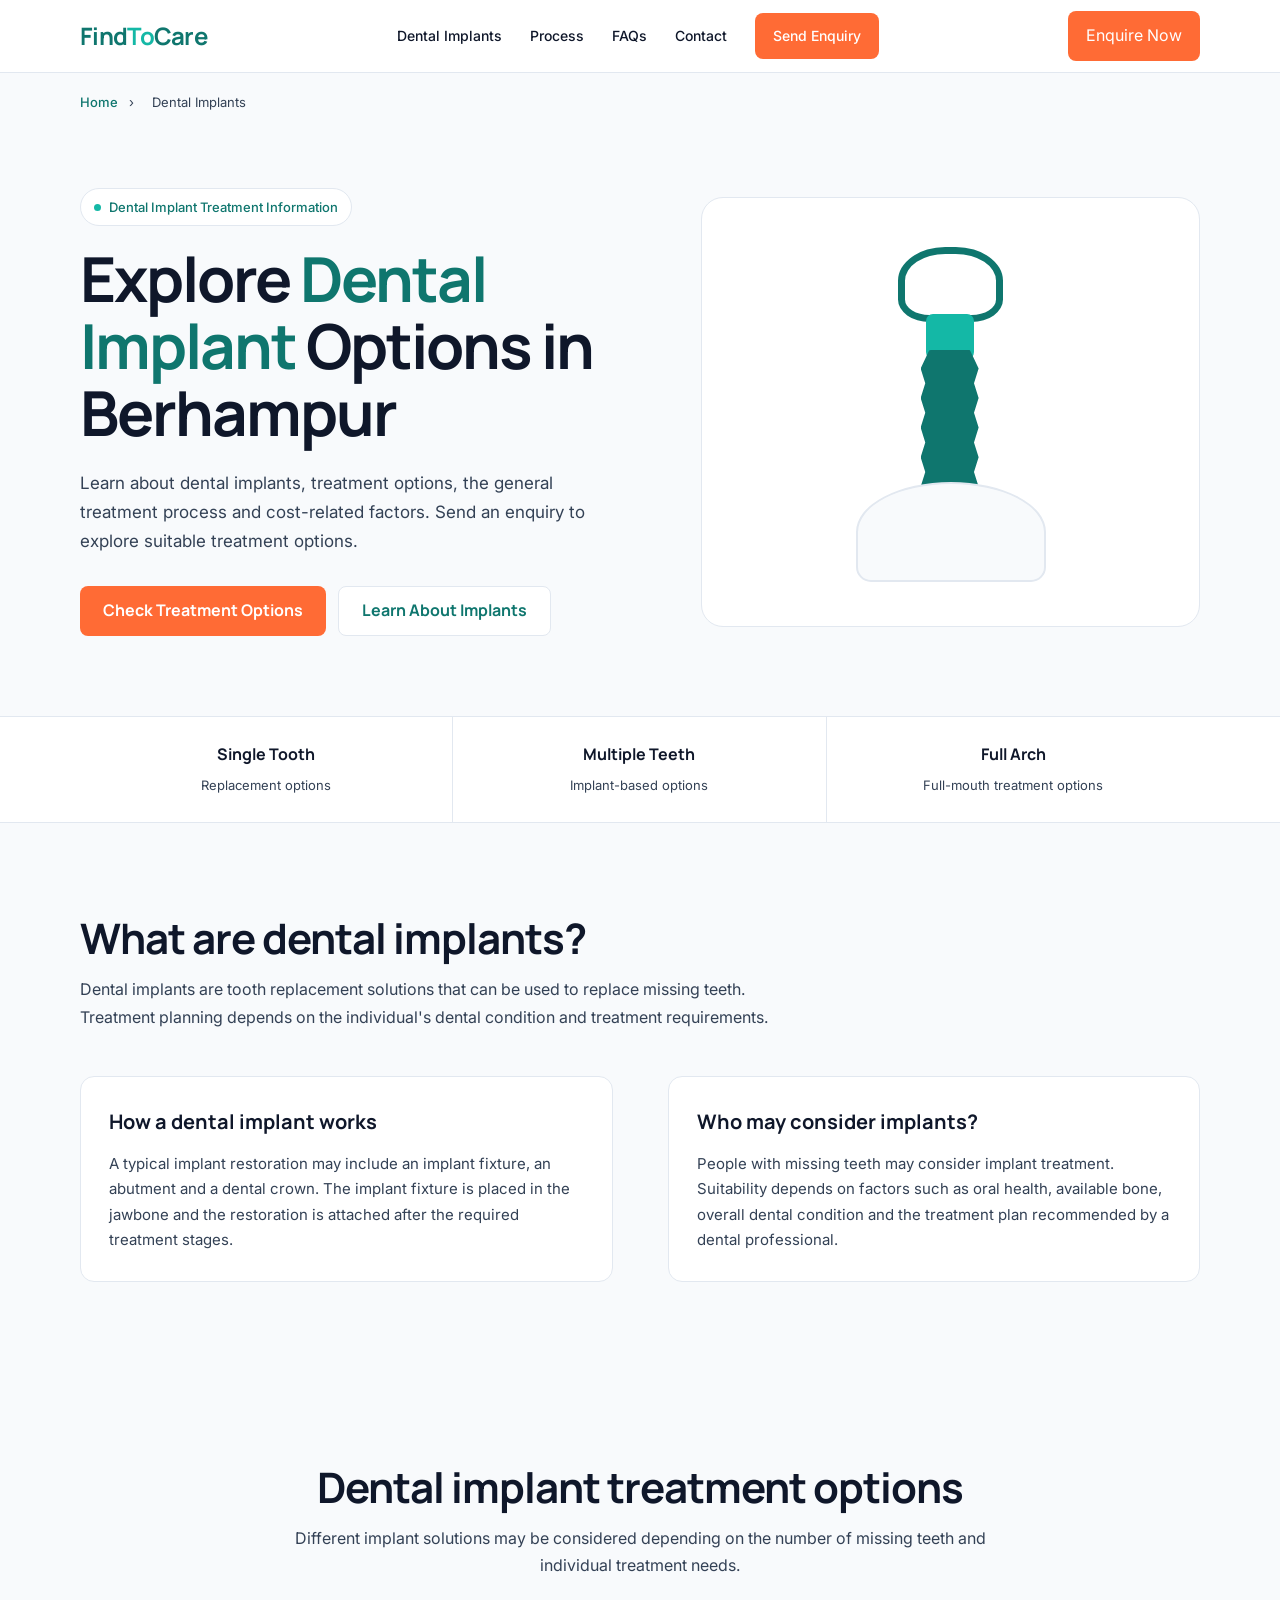
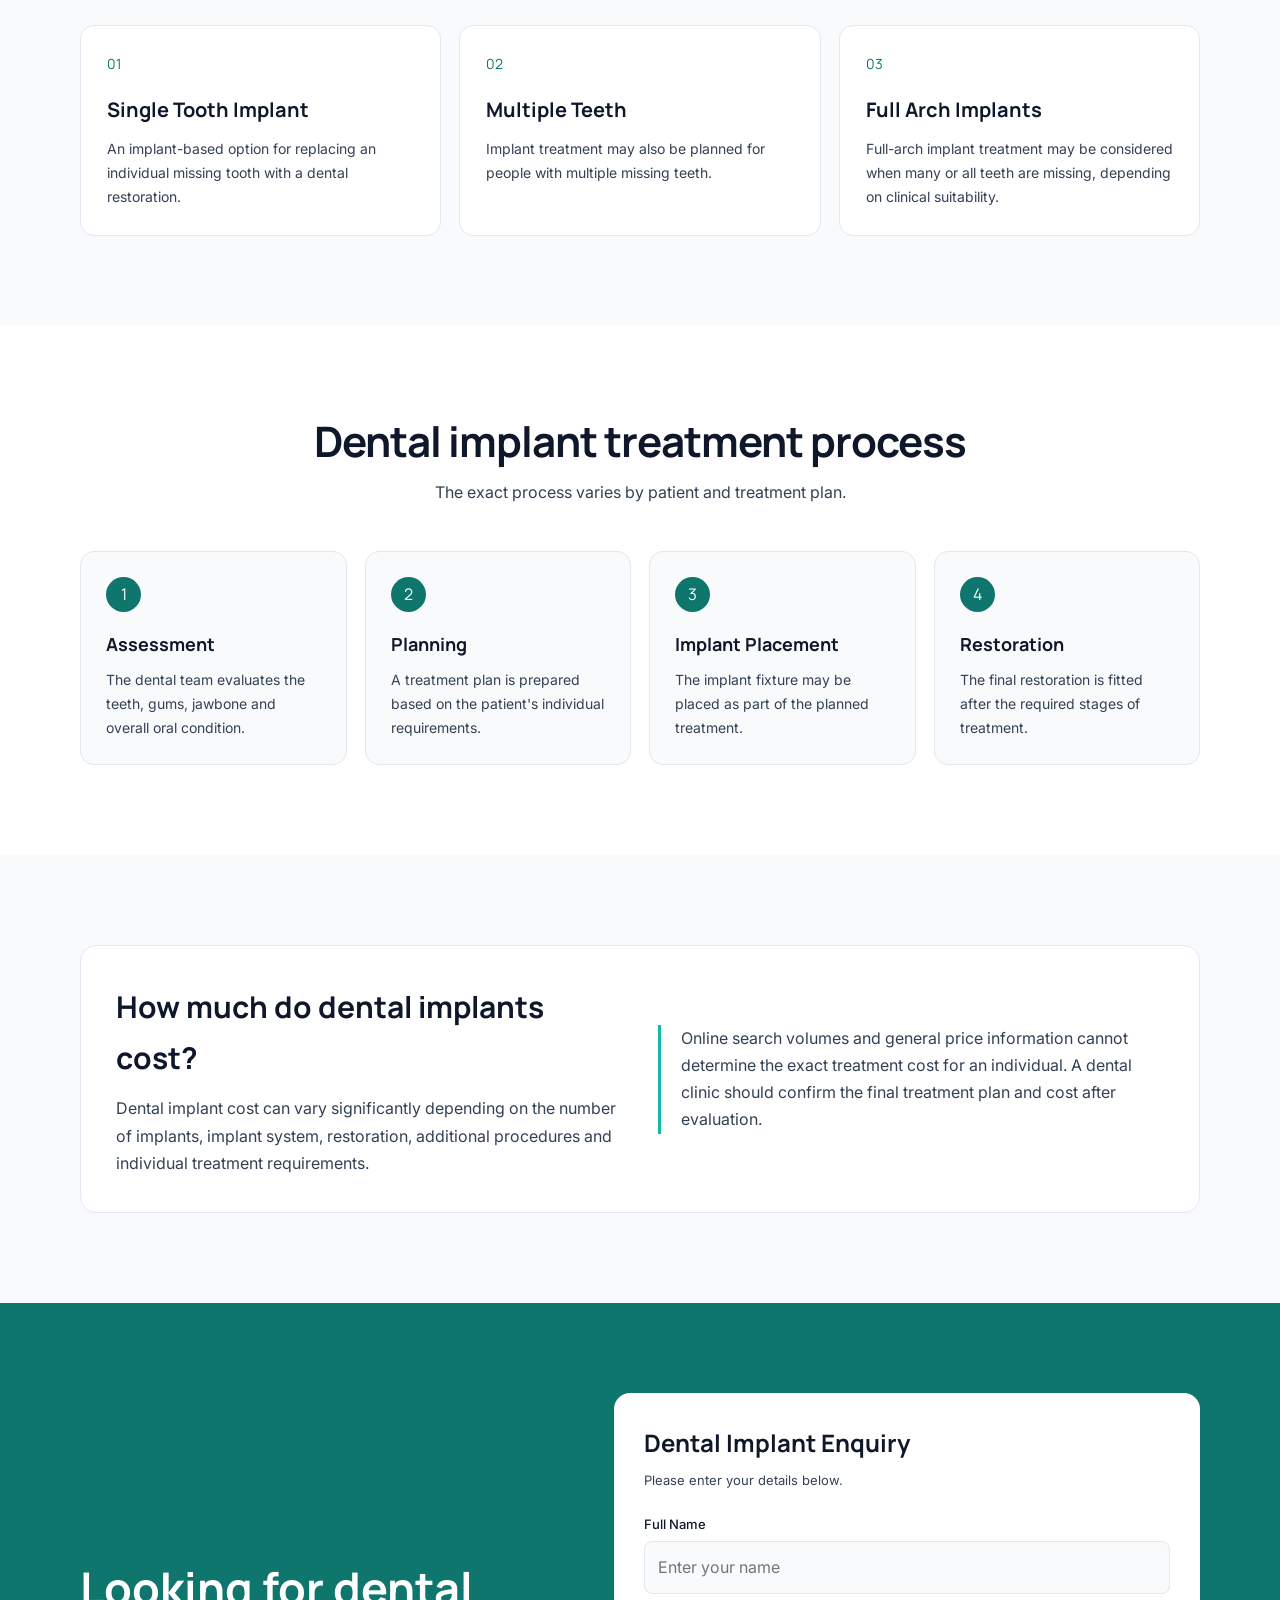
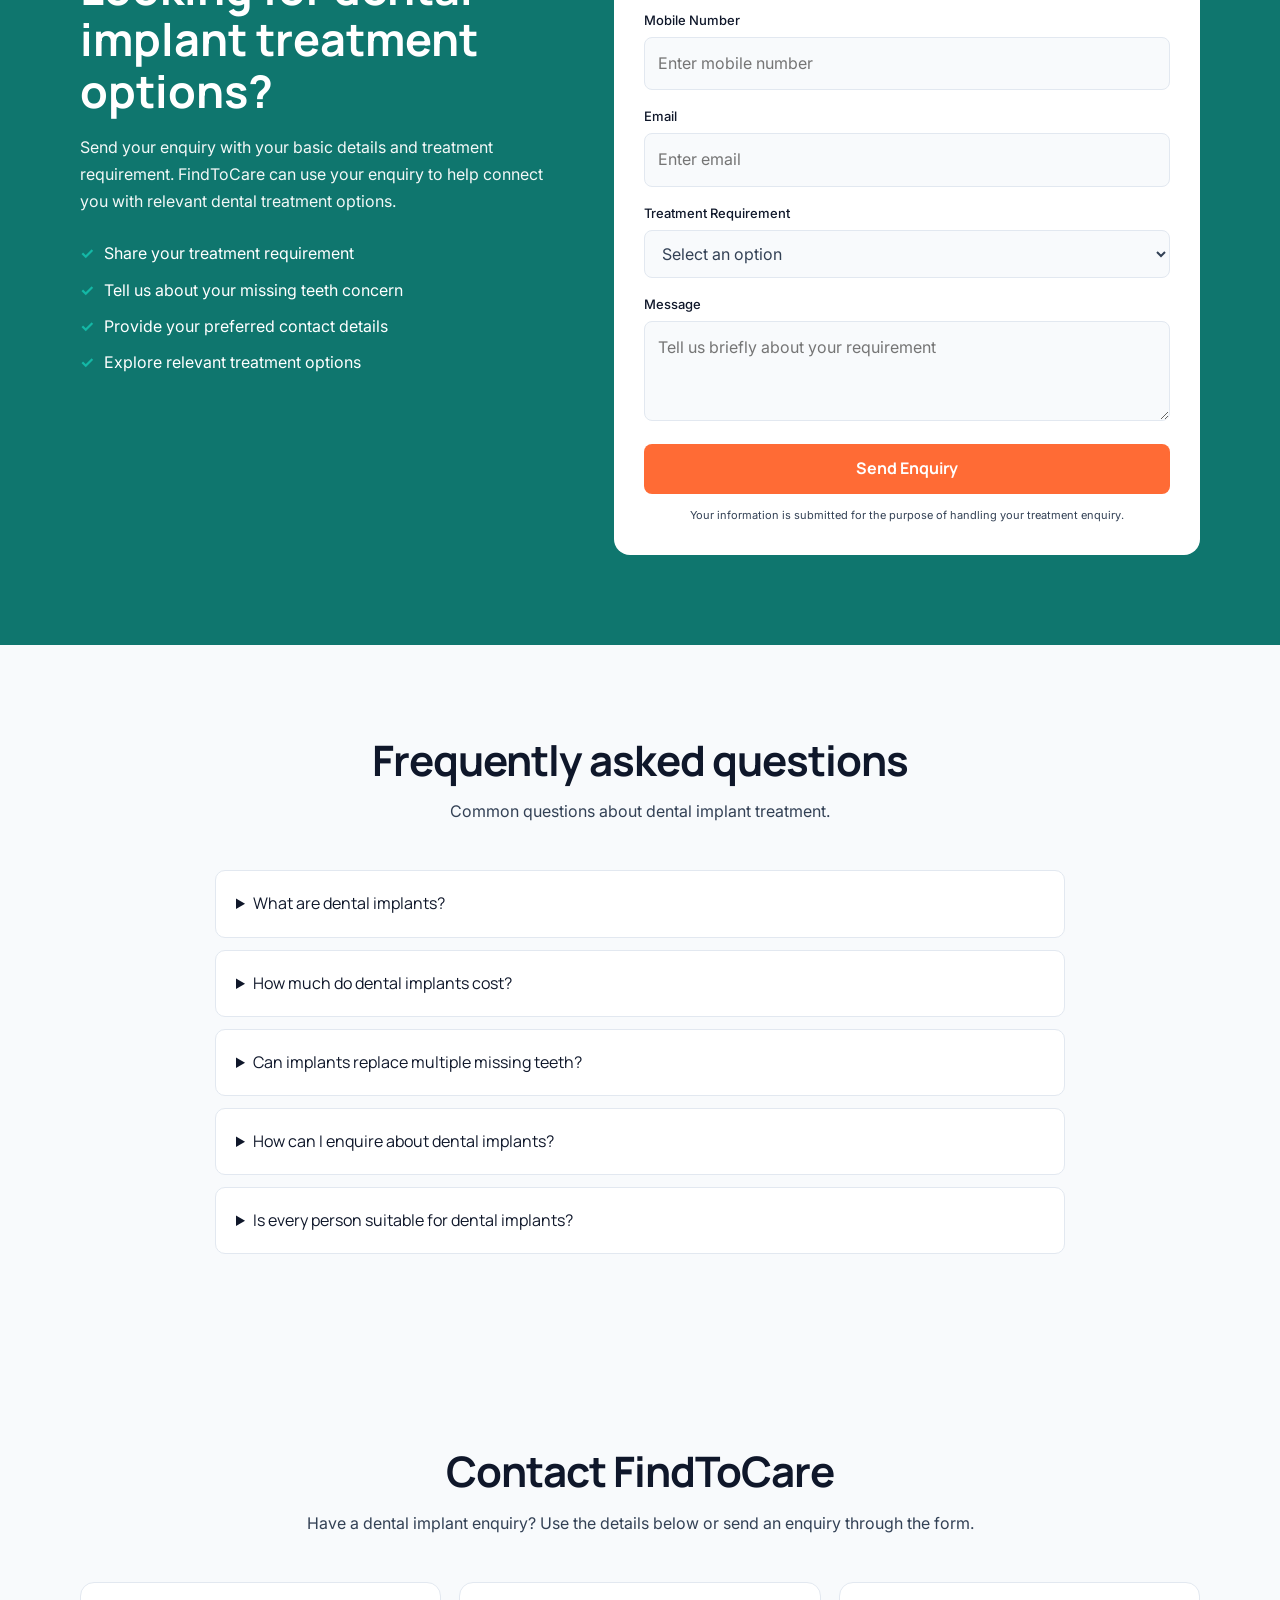
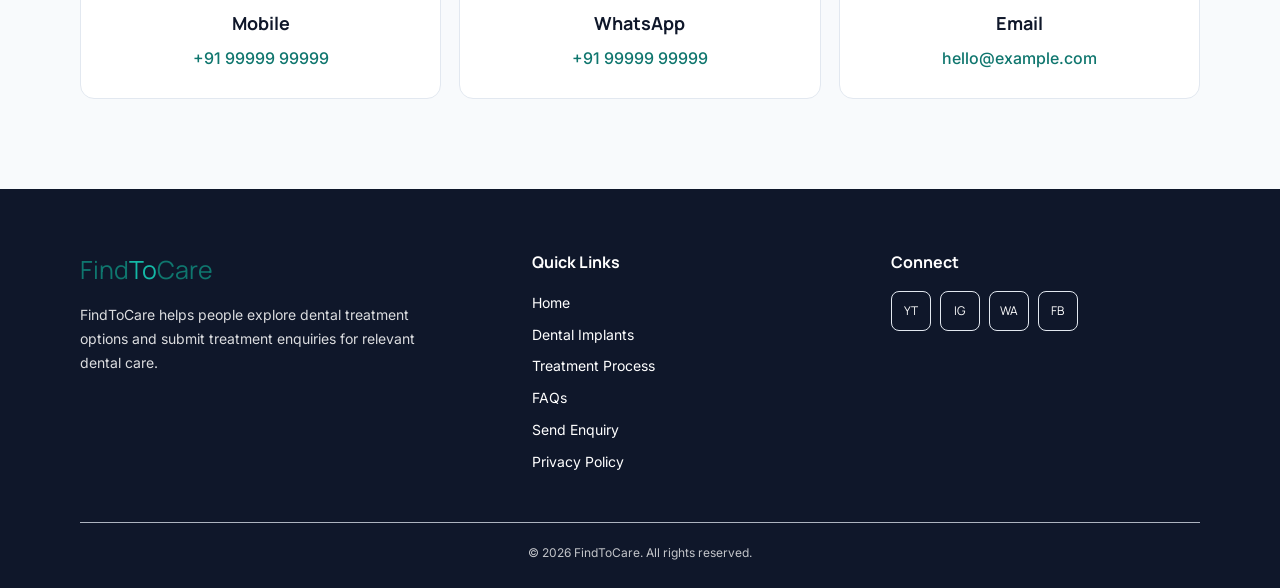
==== commit 55e6817a: "Update Index.html" ====
--- a/Index.html
+++ b/Index.html
@@ -1,50 +1,119 @@
 <!DOCTYPE html>
 <html lang="en">
 <head>
-  <meta charset="UTF-8">
-
-  <!-- Primary SEO -->
+  <meta charset="UTF-8" />
+
+  <!-- Mobile Responsive -->
+  <meta name="viewport" content="width=device-width, initial-scale=1.0" />
+
+  <!-- SEO -->
   <title>Dental Implants in Berhampur | FindToCare</title>
-  <meta name="description"
-        content="Explore dental implant treatment options in Berhampur. Learn about dental implants, treatment options and the treatment process, then send an enquiry to FindToCare.">
-  <meta name="keywords"
-        content="dental implants in Berhampur, dental implants near me, dental implant clinic near me, dental implant treatment Berhampur, dental implant options Berhampur">
-  <meta name="robots" content="index, follow">
-  <meta name="author" content="FindToCare">
-
-  <!-- Local SEO -->
-  <meta name="geo.region" content="IN-OR">
-  <meta name="geo.placename" content="Berhampur, Odisha, India">
-
-  <!-- Canonical -->
-  <link rel="canonical" href="https://www.yourdomain.com/dental-implants-berhampur/">
+  <meta
+    name="description"
+    content="Explore dental implant treatment options in Berhampur, including implant types, treatment process, cost-related information and how to send an enquiry."
+  />
+
+  <meta
+    name="keywords"
+    content="dental implants Berhampur, dental implants near me, dental implant cost Berhampur, dental implant clinic Berhampur, teeth implants Berhampur"
+  />
+
+  <meta name="robots" content="index, follow" />
+  <meta name="author" content="FindToCare" />
+
+  <!-- GEO -->
+  <meta name="geo.region" content="IN-OR" />
+  <meta name="geo.placename" content="Berhampur, Odisha, India" />
 
   <!-- Open Graph -->
-  <meta property="og:type" content="website">
-  <meta property="og:title" content="Dental Implants in Berhampur | FindToCare">
-  <meta property="og:description"
-        content="Explore dental implant treatment options in Berhampur and send your treatment enquiry through FindToCare.">
-  <meta property="og:url" content="https://www.yourdomain.com/dental-implants-berhampur/">
-  <meta property="og:site_name" content="FindToCare">
-
-  <!-- Mobile -->
-  <meta name="viewport" content="width=device-width, initial-scale=1.0">
+  <meta property="og:title" content="Dental Implants in Berhampur | FindToCare" />
+  <meta
+    property="og:description"
+    content="Explore dental implant treatment options and send an enquiry through FindToCare."
+  />
+  <meta property="og:type" content="website" />
 
   <!-- Fonts -->
-  <link rel="preconnect" href="https://fonts.googleapis.com">
-  <link rel="preconnect" href="https://fonts.gstatic.com" crossorigin>
-
-  <link href="https://fonts.googleapis.com/css2?family=Inter:wght@400;500;600&family=Manrope:wght@700;800&display=swap"
-        rel="stylesheet">
-
-  <!-- Icons -->
-  <link rel="stylesheet"
-        href="https://cdnjs.cloudflare.com/ajax/libs/font-awesome/6.5.2/css/all.min.css">
+  <link rel="preconnect" href="https://fonts.googleapis.com" />
+  <link rel="preconnect" href="https://fonts.gstatic.com" crossorigin />
+
+  <link
+    href="https://fonts.googleapis.com/css2?family=Inter:wght@400;500&family=Manrope:wght@700&display=swap"
+    rel="stylesheet"
+  />
+
+  <!-- FAQ + Organization + Breadcrumb Schema -->
+  <script type="application/ld+json">
+  {
+    "@context": "https://schema.org",
+    "@graph": [
+      {
+        "@type": "Organization",
+        "name": "FindToCare",
+        "url": "https://example.com"
+      },
+      {
+        "@type": "BreadcrumbList",
+        "itemListElement": [
+          {
+            "@type": "ListItem",
+            "position": 1,
+            "name": "Home",
+            "item": "https://example.com/"
+          },
+          {
+            "@type": "ListItem",
+            "position": 2,
+            "name": "Dental Implants",
+            "item": "https://example.com/dental-implants"
+          }
+        ]
+      },
+      {
+        "@type": "FAQPage",
+        "mainEntity": [
+          {
+            "@type": "Question",
+            "name": "What are dental implants?",
+            "acceptedAnswer": {
+              "@type": "Answer",
+              "text": "Dental implants are tooth replacement solutions designed to replace missing teeth using an implant fixture, abutment and dental crown."
+            }
+          },
+          {
+            "@type": "Question",
+            "name": "How much do dental implants cost?",
+            "acceptedAnswer": {
+              "@type": "Answer",
+              "text": "Dental implant cost can vary depending on the number of implants, implant system, restoration and individual treatment requirements. The actual treatment cost should be confirmed by a dental clinic after evaluation."
+            }
+          },
+          {
+            "@type": "Question",
+            "name": "Can I get dental implants for multiple missing teeth?",
+            "acceptedAnswer": {
+              "@type": "Answer",
+              "text": "Dental implants may be used for single-tooth replacement as well as multiple missing teeth and full-arch treatment, depending on individual dental requirements."
+            }
+          },
+          {
+            "@type": "Question",
+            "name": "How can I enquire about dental implants?",
+            "acceptedAnswer": {
+              "@type": "Answer",
+              "text": "You can send your details through the enquiry form on this page. FindToCare can use your enquiry to help connect you with relevant dental treatment options."
+            }
+          }
+        ]
+      }
+    ]
+  }
+  </script>
 
   <style>
-
     /* =========================================================
-       ROOT
+       FINDTOCARE DESIGN SYSTEM
+       NO EXTRA COLORS
     ========================================================= */
 
     :root {
@@ -57,15 +126,7 @@
       --accent: #14B8A6;
       --white: #ffffff;
       --border: #E2E8F0;
-
-      --container: 1160px;
-      --radius: 14px;
-      --shadow: 0 10px 30px rgba(15, 23, 42, 0.07);
-    }
-
-    /* =========================================================
-       RESET
-    ========================================================= */
+    }
 
     * {
       margin: 0;
@@ -79,9 +140,24 @@
 
     body {
       font-family: "Inter", sans-serif;
-      background: var(--white);
+      background: var(--bg);
       color: var(--body);
-      line-height: 1.65;
+      line-height: 1.7;
+    }
+
+    h1,
+    h2,
+    h3,
+    h4,
+    .logo,
+    .btn {
+      font-family: "Manrope", sans-serif;
+      font-weight: 700;
+    }
+
+    a {
+      color: inherit;
+      text-decoration: none;
     }
 
     img {
@@ -89,121 +165,32 @@
       display: block;
     }
 
-    a {
-      text-decoration: none;
-      color: inherit;
-    }
-
     button,
     input,
-    select,
-    textarea {
-      font-family: inherit;
-    }
-
-    ul {
-      list-style: none;
+    textarea,
+    select {
+      font: inherit;
     }
 
     .container {
-      width: min(92%, var(--container));
+      width: min(1120px, calc(100% - 40px));
       margin: auto;
-    }
-
-    /* =========================================================
-       TYPOGRAPHY
-    ========================================================= */
-
-    h1,
-    h2,
-    h3,
-    h4 {
-      font-family: "Manrope", sans-serif;
-      color: var(--navy);
-      line-height: 1.2;
-    }
-
-    h1 {
-      font-size: clamp(2.25rem, 5vw, 4rem);
-      letter-spacing: -1.5px;
-    }
-
-    h2 {
-      font-size: clamp(1.9rem, 3.5vw, 2.7rem);
-      letter-spacing: -0.8px;
-    }
-
-    h3 {
-      font-size: 1.2rem;
-    }
-
-    p {
-      font-size: 1rem;
-    }
-
-    /* =========================================================
-       BUTTONS
-    ========================================================= */
-
-    .btn {
-      display: inline-flex;
-      align-items: center;
-      justify-content: center;
-      gap: 9px;
-      min-height: 48px;
-      padding: 0 22px;
-      border-radius: 9px;
-      font-weight: 600;
-      border: 2px solid transparent;
-      cursor: pointer;
-      transition: 0.25s ease;
-    }
-
-    .btn-primary {
-      background: var(--cta);
-      color: var(--white);
-    }
-
-    .btn-primary:hover {
-      background: var(--cta-dark);
-      transform: translateY(-1px);
-    }
-
-    .btn-outline {
-      background: var(--white);
-      border-color: var(--brand);
-      color: var(--brand);
-    }
-
-    .btn-outline:hover {
-      background: var(--brand);
-      color: var(--white);
-    }
-
-    .btn-whatsapp {
-      background: #25D366;
-      color: var(--white);
-    }
-
-    .btn-whatsapp:hover {
-      opacity: 0.9;
     }
 
     /* =========================================================
        HEADER
     ========================================================= */
 
-    .site-header {
+    header {
+      background: var(--white);
+      border-bottom: 1px solid var(--border);
       position: sticky;
       top: 0;
       z-index: 1000;
-      background: rgba(255, 255, 255, 0.96);
-      border-bottom: 1px solid var(--border);
-      backdrop-filter: blur(10px);
     }
 
     .nav {
-      min-height: 74px;
+      min-height: 72px;
       display: flex;
       align-items: center;
       justify-content: space-between;
@@ -211,33 +198,38 @@
     }
 
     .logo {
-      font-family: "Manrope", sans-serif;
-      font-size: 1.55rem;
-      font-weight: 800;
+      font-size: 24px;
+      letter-spacing: -0.7px;
       color: var(--brand);
-      letter-spacing: -0.6px;
+      white-space: nowrap;
+    }
+
+    .logo span {
+      color: var(--accent);
     }
 
     .nav-links {
       display: flex;
       align-items: center;
-      gap: 26px;
-      font-size: 0.93rem;
+      gap: 28px;
+      color: var(--navy);
+      font-size: 14px;
       font-weight: 500;
-      color: var(--navy);
     }
 
     .nav-links a:hover {
       color: var(--brand);
     }
 
-    .mobile-toggle {
-      display: none;
-      background: none;
-      border: none;
-      font-size: 1.4rem;
-      color: var(--navy);
-      cursor: pointer;
+    .nav-cta {
+      background: var(--cta);
+      color: var(--white) !important;
+      padding: 11px 18px;
+      border-radius: 8px;
+    }
+
+    .nav-cta:hover {
+      background: var(--cta-dark) !important;
     }
 
     /* =========================================================
@@ -245,17 +237,12 @@
     ========================================================= */
 
     .breadcrumb-wrap {
-      background: var(--bg);
-      border-bottom: 1px solid var(--border);
+      padding: 18px 0 0;
     }
 
     .breadcrumb {
-      min-height: 45px;
-      display: flex;
-      align-items: center;
-      gap: 8px;
-      font-size: 0.82rem;
-      color: #64748B;
+      font-size: 13px;
+      color: var(--body);
     }
 
     .breadcrumb a {
@@ -263,40 +250,51 @@
       font-weight: 500;
     }
 
+    .breadcrumb span {
+      padding: 0 7px;
+    }
+
     /* =========================================================
        HERO
     ========================================================= */
 
     .hero {
-      background: var(--bg);
       padding: 75px 0 80px;
     }
 
     .hero-grid {
       display: grid;
       grid-template-columns: 1.05fr 0.95fr;
-      gap: 65px;
       align-items: center;
+      gap: 70px;
     }
 
     .eyebrow {
       display: inline-flex;
       align-items: center;
-      gap: 7px;
+      gap: 8px;
+      background: var(--white);
+      border: 1px solid var(--border);
       color: var(--brand);
-      font-size: 0.86rem;
-      font-weight: 600;
-      margin-bottom: 17px;
+      padding: 7px 13px;
+      border-radius: 50px;
+      font-size: 13px;
+      font-weight: 500;
+      margin-bottom: 20px;
     }
 
     .eyebrow-dot {
-      width: 8px;
-      height: 8px;
+      width: 7px;
+      height: 7px;
+      border-radius: 50%;
       background: var(--accent);
-      border-radius: 50%;
     }
 
     .hero h1 {
+      color: var(--navy);
+      font-size: clamp(38px, 5vw, 62px);
+      line-height: 1.08;
+      letter-spacing: -2px;
       margin-bottom: 22px;
     }
 
@@ -305,407 +303,511 @@
     }
 
     .hero-text {
-      max-width: 620px;
-      font-size: 1.08rem;
-      color: var(--body);
-      margin-bottom: 27px;
-    }
-
-    .hero-actions {
+      font-size: 17px;
+      max-width: 610px;
+      margin-bottom: 30px;
+    }
+
+    .hero-buttons {
       display: flex;
       flex-wrap: wrap;
       gap: 12px;
-      margin-bottom: 25px;
-    }
-
-    .hero-note {
-      font-size: 0.84rem;
-      color: #64748B;
-    }
-
-    /* Implant image */
-    .hero-visual {
+    }
+
+    .btn {
+      display: inline-flex;
+      justify-content: center;
+      align-items: center;
+      min-height: 50px;
+      padding: 0 23px;
+      border-radius: 8px;
+      border: 0;
+      cursor: pointer;
+      transition: 0.2s ease;
+    }
+
+    .btn-primary {
+      background: var(--cta);
+      color: var(--white);
+    }
+
+    .btn-primary:hover {
+      background: var(--cta-dark);
+      transform: translateY(-1px);
+    }
+
+    .btn-secondary {
+      background: var(--white);
+      color: var(--brand);
+      border: 1px solid var(--border);
+    }
+
+    .btn-secondary:hover {
+      border-color: var(--brand);
+    }
+
+    /* Hero visual */
+
+    .implant-visual {
       background: var(--white);
       border: 1px solid var(--border);
-      border-radius: 20px;
-      padding: 28px;
-      box-shadow: var(--shadow);
-    }
-
-    .hero-visual img {
-      width: 100%;
-      aspect-ratio: 1 / 1;
-      object-fit: contain;
-      border-radius: 12px;
+      border-radius: 22px;
+      min-height: 430px;
+      display: flex;
+      align-items: center;
+      justify-content: center;
+      padding: 30px;
+      position: relative;
+      overflow: hidden;
+    }
+
+    .implant-illustration {
+      width: 190px;
+      height: 340px;
+      position: relative;
+    }
+
+    .crown {
+      width: 105px;
+      height: 75px;
+      border: 7px solid var(--brand);
+      border-radius: 45% 45% 30% 30%;
+      position: absolute;
+      top: 5px;
+      left: 42px;
+      background: var(--white);
+    }
+
+    .abutment {
+      width: 48px;
+      height: 45px;
+      background: var(--accent);
+      position: absolute;
+      top: 72px;
+      left: 70px;
+      border-radius: 7px;
+    }
+
+    .implant {
+      width: 58px;
+      height: 185px;
+      position: absolute;
+      top: 108px;
+      left: 65px;
+      background: var(--brand);
+      border-radius: 10px 10px 25px 25px;
+      clip-path: polygon(
+        15% 0,
+        85% 0,
+        100% 10%,
+        92% 18%,
+        100% 26%,
+        92% 34%,
+        100% 42%,
+        92% 50%,
+        100% 58%,
+        92% 66%,
+        100% 74%,
+        90% 100%,
+        10% 100%,
+        0 74%,
+        8% 66%,
+        0 58%,
+        8% 50%,
+        0 42%,
+        8% 34%,
+        0 26%,
+        8% 18%,
+        0 10%
+      );
+    }
+
+    .bone {
+      position: absolute;
+      width: 190px;
+      height: 100px;
+      background: var(--bg);
+      border: 2px solid var(--border);
+      bottom: 0;
+      left: 0;
+      border-radius: 50% 50% 15px 15px;
     }
 
     /* =========================================================
-       ENQUIRY BOX
+       TRUST STRIP
     ========================================================= */
 
-    .enquiry-section {
-      padding: 70px 0;
+    .info-strip {
       background: var(--white);
-    }
-
-    .enquiry-grid {
+      border-top: 1px solid var(--border);
+      border-bottom: 1px solid var(--border);
+    }
+
+    .info-grid {
       display: grid;
-      grid-template-columns: 0.8fr 1.2fr;
-      gap: 45px;
-      align-items: start;
-    }
-
-    .section-label {
-      color: var(--brand);
-      font-size: 0.84rem;
-      font-weight: 600;
-      text-transform: uppercase;
-      letter-spacing: 0.7px;
-      margin-bottom: 10px;
-    }
-
-    .enquiry-copy h2 {
-      margin-bottom: 17px;
-    }
-
-    .enquiry-copy p {
-      margin-bottom: 20px;
-    }
-
-    .contact-mini {
-      display: grid;
-      gap: 10px;
-      margin-top: 25px;
-    }
-
-    .contact-mini a {
-      color: var(--brand);
-      font-weight: 500;
-    }
-
-    .form-card {
-      background: var(--bg);
-      border: 1px solid var(--border);
-      border-radius: 16px;
-      padding: 30px;
-    }
-
-    .form-card h3 {
-      margin-bottom: 20px;
-    }
-
-    .form-grid {
+      grid-template-columns: repeat(3, 1fr);
+    }
+
+    .info-item {
+      padding: 24px;
+      text-align: center;
+      border-right: 1px solid var(--border);
+    }
+
+    .info-item:last-child {
+      border-right: 0;
+    }
+
+    .info-item strong {
+      display: block;
+      color: var(--navy);
+      font-family: "Manrope", sans-serif;
+      margin-bottom: 3px;
+    }
+
+    .info-item span {
+      font-size: 13px;
+    }
+
+    /* =========================================================
+       SECTIONS
+    ========================================================= */
+
+    section {
+      padding: 90px 0;
+    }
+
+    .section-heading {
+      max-width: 700px;
+      margin-bottom: 45px;
+    }
+
+    .section-heading.center {
+      text-align: center;
+      margin-left: auto;
+      margin-right: auto;
+    }
+
+    .section-heading h2 {
+      color: var(--navy);
+      font-size: clamp(30px, 4vw, 42px);
+      line-height: 1.2;
+      letter-spacing: -1px;
+      margin-bottom: 13px;
+    }
+
+    .section-heading p {
+      color: var(--body);
+    }
+
+    /* =========================================================
+       ABOUT IMPLANTS
+    ========================================================= */
+
+    .about-grid {
       display: grid;
       grid-template-columns: 1fr 1fr;
-      gap: 16px;
-    }
-
-    .form-group {
-      display: flex;
-      flex-direction: column;
-      gap: 7px;
-    }
-
-    .form-group.full {
-      grid-column: 1 / -1;
-    }
-
-    label {
-      font-size: 0.87rem;
-      font-weight: 500;
+      gap: 55px;
+      align-items: start;
+    }
+
+    .about-card {
+      background: var(--white);
+      border: 1px solid var(--border);
+      padding: 28px;
+      border-radius: 14px;
+    }
+
+    .about-card h3 {
       color: var(--navy);
-    }
-
-    input,
-    select,
-    textarea {
-      width: 100%;
-      border: 1px solid var(--border);
-      background: var(--white);
-      border-radius: 9px;
-      padding: 13px 14px;
-      color: var(--navy);
-      outline: none;
-      font-size: 0.94rem;
-    }
-
-    input:focus,
-    select:focus,
-    textarea:focus {
-      border-color: var(--brand);
-      box-shadow: 0 0 0 3px rgba(15, 118, 110, 0.1);
-    }
-
-    textarea {
-      min-height: 105px;
-      resize: vertical;
-    }
-
-    .form-consent {
-      margin: 15px 0 18px;
-      font-size: 0.78rem;
-      color: #64748B;
-    }
-
-    .form-consent a {
-      color: var(--brand);
-      text-decoration: underline;
-    }
-
-    .form-card .btn {
-      width: 100%;
+      margin-bottom: 12px;
+      font-size: 20px;
+    }
+
+    .about-card p {
+      font-size: 15px;
     }
 
     /* =========================================================
-       GENERAL SECTIONS
-    ========================================================= */
-
-    .section {
-      padding: 85px 0;
-    }
-
-    .section-alt {
-      background: var(--bg);
-    }
-
-    .section-heading {
-      max-width: 720px;
-      margin-bottom: 45px;
-    }
-
-    .section-heading h2 {
-      margin-bottom: 15px;
-    }
-
-    .section-heading p {
-      color: var(--body);
-    }
-
-    /* =========================================================
-       CARDS
+       TYPES
     ========================================================= */
 
     .cards {
       display: grid;
       grid-template-columns: repeat(3, 1fr);
-      gap: 20px;
+      gap: 18px;
     }
 
     .card {
       background: var(--white);
       border: 1px solid var(--border);
-      border-radius: var(--radius);
-      padding: 27px;
-      transition: 0.25s ease;
-    }
-
-    .card:hover {
-      transform: translateY(-3px);
-      box-shadow: var(--shadow);
-    }
-
-    .card-icon {
-      width: 44px;
-      height: 44px;
+      border-radius: 14px;
+      padding: 26px;
+    }
+
+    .card-number {
+      color: var(--brand);
+      font-family: "Manrope", sans-serif;
+      font-size: 14px;
+      margin-bottom: 18px;
+    }
+
+    .card h3 {
+      color: var(--navy);
+      margin-bottom: 10px;
+      font-size: 20px;
+    }
+
+    .card p {
+      font-size: 14px;
+    }
+
+    /* =========================================================
+       PROCESS
+    ========================================================= */
+
+    .process {
+      background: var(--white);
+    }
+
+    .process-grid {
       display: grid;
-      place-items: center;
+      grid-template-columns: repeat(4, 1fr);
+      gap: 18px;
+    }
+
+    .step {
+      border: 1px solid var(--border);
+      padding: 25px;
+      border-radius: 14px;
+      background: var(--bg);
+    }
+
+    .step span {
+      display: flex;
+      width: 35px;
+      height: 35px;
+      align-items: center;
+      justify-content: center;
+      background: var(--brand);
+      color: var(--white);
+      border-radius: 50%;
+      font-family: "Manrope", sans-serif;
+      margin-bottom: 17px;
+    }
+
+    .step h3 {
+      color: var(--navy);
+      margin-bottom: 8px;
+      font-size: 18px;
+    }
+
+    .step p {
+      font-size: 14px;
+    }
+
+    /* =========================================================
+       COST
+    ========================================================= */
+
+    .cost-box {
+      background: var(--white);
+      border: 1px solid var(--border);
+      border-radius: 16px;
+      padding: 35px;
+      display: grid;
+      grid-template-columns: 1fr 1fr;
+      gap: 35px;
+      align-items: center;
+    }
+
+    .cost-box h2 {
+      color: var(--navy);
+      font-size: 30px;
+      margin-bottom: 12px;
+    }
+
+    .cost-note {
+      border-left: 3px solid var(--accent);
+      padding-left: 20px;
+    }
+
+    /* =========================================================
+       LEAD FORM
+    ========================================================= */
+
+    .lead-section {
+      background: var(--brand);
+    }
+
+    .lead-grid {
+      display: grid;
+      grid-template-columns: 0.9fr 1.1fr;
+      gap: 55px;
+      align-items: center;
+    }
+
+    .lead-content h2 {
+      color: var(--white);
+      font-size: clamp(31px, 4vw, 45px);
+      line-height: 1.15;
+      margin-bottom: 16px;
+    }
+
+    .lead-content p {
+      color: var(--white);
+      opacity: 0.95;
+    }
+
+    .lead-list {
+      list-style: none;
+      margin-top: 25px;
+    }
+
+    .lead-list li {
+      color: var(--white);
+      margin-bottom: 9px;
+    }
+
+    .lead-list li::before {
+      content: "✓";
+      margin-right: 10px;
+      color: var(--accent);
+      font-weight: 700;
+    }
+
+    .form-card {
+      background: var(--white);
+      border-radius: 16px;
+      padding: 30px;
+    }
+
+    .form-card h3 {
+      color: var(--navy);
+      font-size: 24px;
+      margin-bottom: 5px;
+    }
+
+    .form-card > p {
+      font-size: 13px;
+      margin-bottom: 22px;
+    }
+
+    .form-group {
+      margin-bottom: 15px;
+    }
+
+    .form-group label {
+      display: block;
+      color: var(--navy);
+      font-size: 13px;
+      font-weight: 500;
+      margin-bottom: 6px;
+    }
+
+    .form-group input,
+    .form-group select,
+    .form-group textarea {
+      width: 100%;
+      border: 1px solid var(--border);
+      background: var(--bg);
+      color: var(--body);
+      border-radius: 8px;
+      padding: 12px 13px;
+      outline: none;
+    }
+
+    .form-group input:focus,
+    .form-group select:focus,
+    .form-group textarea:focus {
+      border-color: var(--brand);
+    }
+
+    .form-group textarea {
+      resize: vertical;
+      min-height: 100px;
+    }
+
+    .form-submit {
+      width: 100%;
+      border: 0;
+      cursor: pointer;
+      background: var(--cta);
+      color: var(--white);
+      min-height: 50px;
+      border-radius: 8px;
+      font-family: "Manrope", sans-serif;
+      font-weight: 700;
+    }
+
+    .form-submit:hover {
+      background: var(--cta-dark);
+    }
+
+    .form-small {
+      font-size: 11px;
+      margin-top: 12px;
+      text-align: center;
+    }
+
+    /* =========================================================
+       FAQ
+    ========================================================= */
+
+    .faq {
+      max-width: 850px;
+      margin: auto;
+    }
+
+    details {
+      background: var(--white);
+      border: 1px solid var(--border);
       border-radius: 10px;
-      background: rgba(20, 184, 166, 0.1);
-      color: var(--brand);
-      margin-bottom: 20px;
-      font-size: 1.1rem;
-    }
-
-    .card h3 {
-      margin-bottom: 10px;
-    }
-
-    .card p {
-      font-size: 0.93rem;
+      margin-bottom: 12px;
+      padding: 0 20px;
+    }
+
+    summary {
+      cursor: pointer;
+      padding: 19px 0;
+      color: var(--navy);
+      font-family: "Manrope", sans-serif;
+      font-size: 16px;
+    }
+
+    details p {
+      padding: 0 0 20px;
+      font-size: 14px;
     }
 
     /* =========================================================
-       OPTIONS
+       CONTACT
     ========================================================= */
 
-    .options-grid {
+    .contact-grid {
       display: grid;
-      grid-template-columns: repeat(2, 1fr);
-      gap: 20px;
-    }
-
-    .option-card {
+      grid-template-columns: repeat(3, 1fr);
+      gap: 18px;
+    }
+
+    .contact-card {
       background: var(--white);
       border: 1px solid var(--border);
       border-radius: 14px;
-      padding: 27px;
-    }
-
-    .option-card h3 {
-      margin-bottom: 9px;
-    }
-
-    .option-card p {
-      font-size: 0.94rem;
-    }
-
-    .section-cta {
-      margin-top: 35px;
-    }
-
-    /* =========================================================
-       PROCESS
-    ========================================================= */
-
-    .process-grid {
-      display: grid;
-      grid-template-columns: repeat(4, 1fr);
-      gap: 20px;
-    }
-
-    .process-card {
-      position: relative;
       padding: 25px;
-      border: 1px solid var(--border);
-      border-radius: 14px;
-      background: var(--white);
-    }
-
-    .step-number {
+      text-align: center;
+    }
+
+    .contact-card h3 {
+      color: var(--navy);
+      font-size: 18px;
+      margin-bottom: 7px;
+    }
+
+    .contact-card a {
       color: var(--brand);
-      font-family: "Manrope", sans-serif;
-      font-size: 1.5rem;
-      margin-bottom: 15px;
-    }
-
-    .process-card h3 {
-      margin-bottom: 9px;
-    }
-
-    .process-card p {
-      font-size: 0.91rem;
-    }
-
-    /* =========================================================
-       FINDTOCARE
-    ========================================================= */
-
-    .platform-box {
-      background: var(--navy);
-      color: var(--white);
-      border-radius: 18px;
-      padding: 55px;
-    }
-
-    .platform-box h2 {
-      color: var(--white);
-      margin-bottom: 17px;
-    }
-
-    .platform-box > p {
-      color: #CBD5E1;
-      max-width: 720px;
-      margin-bottom: 35px;
-    }
-
-    .platform-points {
-      display: grid;
-      grid-template-columns: repeat(3, 1fr);
-      gap: 25px;
-    }
-
-    .platform-point {
-      border-top: 1px solid rgba(255,255,255,0.15);
-      padding-top: 20px;
-    }
-
-    .platform-point h3 {
-      color: var(--white);
-      margin-bottom: 8px;
-    }
-
-    .platform-point p {
-      color: #CBD5E1;
-      font-size: 0.9rem;
-    }
-
-    /* =========================================================
-       FAQ
-    ========================================================= */
-
-    .faq-wrap {
-      max-width: 850px;
-    }
-
-    .faq-item {
-      border-bottom: 1px solid var(--border);
-    }
-
-    .faq-question {
-      width: 100%;
-      background: none;
-      border: none;
-      padding: 21px 0;
-      display: flex;
-      align-items: center;
-      justify-content: space-between;
-      gap: 20px;
-      cursor: pointer;
-      text-align: left;
-      color: var(--navy);
-      font-family: "Manrope", sans-serif;
-      font-size: 1rem;
-      font-weight: 700;
-    }
-
-    .faq-question i {
-      color: var(--brand);
-      transition: 0.25s ease;
-    }
-
-    .faq-answer {
-      display: none;
-      padding: 0 0 20px;
-      color: var(--body);
-      font-size: 0.94rem;
-    }
-
-    .faq-item.active .faq-answer {
-      display: block;
-    }
-
-    .faq-item.active .faq-question i {
-      transform: rotate(180deg);
-    }
-
-    /* =========================================================
-       FINAL CTA
-    ========================================================= */
-
-    .final-cta {
-      padding: 80px 0;
-      background: var(--bg);
-      text-align: center;
-    }
-
-    .final-cta-inner {
-      max-width: 750px;
-      margin: auto;
-    }
-
-    .final-cta h2 {
-      margin-bottom: 15px;
-    }
-
-    .final-cta p {
-      margin-bottom: 28px;
-    }
-
-    .final-actions {
-      display: flex;
-      justify-content: center;
-      flex-wrap: wrap;
-      gap: 12px;
+      font-weight: 500;
+      word-break: break-word;
     }
 
     /* =========================================================
@@ -714,89 +816,92 @@
 
     footer {
       background: var(--navy);
-      color: #CBD5E1;
+      color: var(--white);
       padding: 60px 0 25px;
     }
 
     .footer-grid {
       display: grid;
       grid-template-columns: 1.3fr 1fr 1fr;
-      gap: 55px;
-      padding-bottom: 45px;
-    }
-
-    .footer-brand {
-      text-align: left;
+      gap: 50px;
+      padding-bottom: 40px;
     }
 
     .footer-logo {
-      display: inline-block;
       font-family: "Manrope", sans-serif;
-      font-size: 1.7rem;
-      font-weight: 800;
+      font-size: 25px;
+      color: var(--brand);
+      margin-bottom: 12px;
+    }
+
+    .footer-logo span {
       color: var(--accent);
+    }
+
+    .footer-about {
+      font-size: 14px;
+      max-width: 350px;
+      color: var(--white);
+      opacity: 0.85;
+    }
+
+    footer h3 {
+      font-size: 16px;
       margin-bottom: 15px;
-    }
-
-    .footer-brand p {
-      max-width: 360px;
-      font-size: 0.9rem;
-      color: #94A3B8;
-    }
-
-    footer h3 {
       color: var(--white);
-      font-size: 1rem;
-      margin-bottom: 16px;
     }
 
     .footer-links {
-      display: grid;
-      gap: 10px;
-      font-size: 0.9rem;
+      list-style: none;
+    }
+
+    .footer-links li {
+      margin-bottom: 8px;
+      font-size: 14px;
     }
 
     .footer-links a:hover {
       color: var(--accent);
     }
 
-    .social-links {
+    .socials {
       display: flex;
-      gap: 10px;
-      margin-top: 18px;
-    }
-
-    .social-links a {
-      width: 38px;
-      height: 38px;
-      display: grid;
-      place-items: center;
-      border: 1px solid #334155;
+      gap: 9px;
+      flex-wrap: wrap;
+    }
+
+    .social {
+      width: 40px;
+      height: 40px;
+      display: flex;
+      align-items: center;
+      justify-content: center;
+      border: 1px solid var(--border);
       border-radius: 8px;
-      color: #CBD5E1;
-      transition: 0.25s ease;
-    }
-
-    .social-links a:hover {
       color: var(--white);
+      font-family: "Manrope", sans-serif;
+      font-size: 12px;
+    }
+
+    .social:hover {
       border-color: var(--accent);
+      color: var(--accent);
     }
 
     .footer-bottom {
-      border-top: 1px solid #1E293B;
+      border-top: 1px solid var(--border);
       padding-top: 20px;
-      display: flex;
-      justify-content: space-between;
-      gap: 15px;
-      font-size: 0.78rem;
-      color: #64748B;
+      font-size: 12px;
+      color: var(--white);
+      opacity: 0.75;
+      text-align: center;
     }
 
     /* =========================================================
-       MOBILE STICKY CTA
+       MOBILE CTA
     ========================================================= */
 
-    .mobile-sticky-cta {
+    .mobile-cta {
       display: none;
     }
 
@@ -804,356 +909,248 @@
        RESPONSIVE
     ========================================================= */
 
-    @media (max-width: 950px) {
+    @media (max-width: 900px) {
 
       .nav-links {
         display: none;
       }
 
-      .nav > .btn {
-        display: none;
-      }
-
-      .mobile-toggle {
-        display: block;
-      }
-
       .hero-grid,
-      .enquiry-grid {
+      .about-grid,
+      .lead-grid,
+      .cost-box {
         grid-template-columns: 1fr;
       }
 
-      .hero-visual {
-        max-width: 600px;
-        margin: auto;
+      .hero {
+        padding-top: 50px;
+      }
+
+      .hero-grid {
+        gap: 40px;
       }
 
       .cards {
-        grid-template-columns: repeat(2, 1fr);
+        grid-template-columns: 1fr 1fr;
       }
 
       .process-grid {
-        grid-template-columns: repeat(2, 1fr);
-      }
-
-      .platform-points {
+        grid-template-columns: 1fr 1fr;
+      }
+
+      .contact-grid {
         grid-template-columns: 1fr;
       }
 
       .footer-grid {
         grid-template-columns: 1fr 1fr;
       }
-
-      .footer-brand {
-        grid-column: 1 / -1;
-      }
-    }
-
-    @media (max-width: 650px) {
+    }
+
+    @media (max-width: 600px) {
 
       body {
-        padding-bottom: 68px;
+        padding-bottom: 70px;
       }
 
       .container {
-        width: min(91%, var(--container));
+        width: min(100% - 28px, 1120px);
       }
 
       .nav {
-        min-height: 66px;
+        min-height: 64px;
       }
 
       .logo {
-        font-size: 1.4rem;
+        font-size: 21px;
+      }
+
+      .nav-cta {
+        padding: 9px 13px;
+        font-size: 12px;
+      }
+
+      .breadcrumb-wrap {
+        padding-top: 13px;
       }
 
       .breadcrumb {
-        font-size: 0.75rem;
-        white-space: nowrap;
-        overflow: hidden;
+        font-size: 11px;
       }
 
       .hero {
-        padding: 50px 0 55px;
+        padding: 45px 0 55px;
       }
 
       .hero h1 {
-        font-size: 2.25rem;
+        font-size: 38px;
+        letter-spacing: -1.5px;
       }
 
       .hero-text {
-        font-size: 0.98rem;
-      }
-
-      .hero-actions {
+        font-size: 15px;
+      }
+
+      .hero-buttons {
         display: grid;
         grid-template-columns: 1fr;
       }
 
-      .hero-actions .btn {
+      .btn {
         width: 100%;
       }
 
-      .hero-visual {
-        padding: 15px;
-      }
-
-      .section,
-      .enquiry-section {
-        padding: 60px 0;
-      }
-
-      .form-card {
-        padding: 21px;
-      }
-
-      .form-grid {
+      .implant-visual {
+        min-height: 330px;
+      }
+
+      .info-grid {
         grid-template-columns: 1fr;
       }
 
-      .form-group.full {
-        grid-column: auto;
+      .info-item {
+        border-right: 0;
+        border-bottom: 1px solid var(--border);
+      }
+
+      .info-item:last-child {
+        border-bottom: 0;
+      }
+
+      section {
+        padding: 65px 0;
+      }
+
+      .section-heading {
+        margin-bottom: 30px;
+      }
+
+      .section-heading h2 {
+        font-size: 30px;
       }
 
       .cards,
-      .options-grid,
       .process-grid {
         grid-template-columns: 1fr;
       }
 
-      .platform-box {
-        padding: 32px 22px;
+      .cost-box {
+        padding: 25px;
+      }
+
+      .lead-grid {
+        gap: 35px;
+      }
+
+      .form-card {
+        padding: 22px;
       }
 
       .footer-grid {
         grid-template-columns: 1fr;
-        gap: 35px;
         text-align: center;
-      }
-
-      .footer-brand {
-        grid-column: auto;
-      }
-
-      .footer-brand p {
+        gap: 30px;
+      }
+
+      .footer-about {
         margin: auto;
       }
 
-      .social-links {
+      .socials {
         justify-content: center;
       }
 
-      .footer-bottom {
-        flex-direction: column;
-        text-align: center;
-      }
-
-      .mobile-sticky-cta {
+      .mobile-cta {
+        display: grid;
+        grid-template-columns: 1fr 1fr;
         position: fixed;
         bottom: 0;
         left: 0;
         right: 0;
-        z-index: 2000;
-        display: flex;
-        padding: 9px 12px;
         background: var(--white);
         border-top: 1px solid var(--border);
-        box-shadow: 0 -5px 20px rgba(15, 23, 42, 0.08);
-      }
-
-      .mobile-sticky-cta .btn {
-        width: 100%;
-      }
-    }
-
+        z-index: 2000;
+        padding: 8px;
+        gap: 8px;
+      }
+
+      .mobile-cta a {
+        min-height: 48px;
+        display: flex;
+        justify-content: center;
+        align-items: center;
+        border-radius: 7px;
+        font-family: "Manrope", sans-serif;
+        font-size: 13px;
+      }
+
+      .mobile-call {
+        background: var(--brand);
+        color: var(--white);
+      }
+
+      .mobile-enquiry {
+        background: var(--cta);
+        color: var(--white);
+      }
+    }
   </style>
-
-  <!-- =========================================================
-       STRUCTURED DATA
-  ========================================================= -->
-
-  <script type="application/ld+json">
-  {
-    "@context": "https://schema.org",
-    "@type": "WebPage",
-    "name": "Dental Implants in Berhampur",
-    "description": "Dental implant treatment information and enquiry page for Berhampur.",
-    "url": "https://www.yourdomain.com/dental-implants-berhampur/",
-    "inLanguage": "en-IN",
-    "publisher": {
-      "@type": "Organization",
-      "name": "FindToCare"
-    }
-  }
-  </script>
-
-  <script type="application/ld+json">
-  {
-    "@context": "https://schema.org",
-    "@type": "Organization",
-    "name": "FindToCare",
-    "url": "https://www.yourdomain.com/"
-  }
-  </script>
-
-  <script type="application/ld+json">
-  {
-    "@context": "https://schema.org",
-    "@type": "BreadcrumbList",
-    "itemListElement": [
-      {
-        "@type": "ListItem",
-        "position": 1,
-        "name": "Home",
-        "item": "https://www.yourdomain.com/"
-      },
-      {
-        "@type": "ListItem",
-        "position": 2,
-        "name": "Dental Implants",
-        "item": "https://www.yourdomain.com/dental-implants-berhampur/"
-      }
-    ]
-  }
-  </script>
-
-  <script type="application/ld+json">
-  {
-    "@context": "https://schema.org",
-    "@type": "FAQPage",
-    "mainEntity": [
-      {
-        "@type": "Question",
-        "name": "What are dental implants?",
-        "acceptedAnswer": {
-          "@type": "Answer",
-          "text": "Dental implants are used to provide an implant-supported foundation for replacing missing teeth. The appropriate treatment depends on an individual's dental condition and treatment requirements."
-        }
-      },
-      {
-        "@type": "Question",
-        "name": "Are dental implants suitable for everyone?",
-        "acceptedAnswer": {
-          "@type": "Answer",
-          "text": "Dental implant suitability depends on individual oral health, dental condition and other clinical factors. A qualified dental professional should assess your situation."
-        }
-      },
-      {
-        "@type": "Question",
-        "name": "What is the difference between single and full-mouth dental implants?",
-        "acceptedAnswer": {
-          "@type": "Answer",
-          "text": "Single dental implants are generally considered when an individual missing tooth needs replacement, while full-mouth or full-arch approaches may be considered for extensive tooth loss."
-        }
-      },
-      {
-        "@type": "Question",
-        "name": "What are All-on-4 dental implants?",
-        "acceptedAnswer": {
-          "@type": "Answer",
-          "text": "All-on-4 is an implant-supported full-arch treatment approach. Suitability depends on an individual's clinical condition and treatment plan."
-        }
-      },
-      {
-        "@type": "Question",
-        "name": "How can I enquire about dental implants in Berhampur?",
-        "acceptedAnswer": {
-          "@type": "Answer",
-          "text": "You can submit your requirements through the FindToCare enquiry form or contact FindToCare through the available contact options."
-        }
-      }
-    ]
-  }
-  </script>
-
 </head>
 
-
 <body>
 
-  <!-- =========================================================
+  <!-- ========================================================
        HEADER
   ========================================================= -->
 
-  <header class="site-header">
-
+  <header>
     <div class="container nav">
 
-      <a href="/" class="logo">
-        FindToCare
+      <a href="#" class="logo" aria-label="FindToCare Home">
+        Find<span>To</span>Care
       </a>
 
       <nav class="nav-links" aria-label="Main navigation">
-
-        <a href="#dental-implants">
-          Dental Implants
+        <a href="#about">Dental Implants</a>
+        <a href="#process">Process</a>
+        <a href="#faq">FAQs</a>
+        <a href="#contact">Contact</a>
+
+        <a href="#enquiry" class="nav-cta">
+          Send Enquiry
         </a>
-
-        <a href="#options">
-          Treatment Options
-        </a>
-
-        <a href="#process">
-          Process
-        </a>
-
-        <a href="#faq">
-          FAQs
-        </a>
-
-        <a href="#contact">
-          Contact
-        </a>
-
       </nav>
 
-      <a href="#enquiry" class="btn btn-primary">
-        Check Treatment Options
+      <a href="#enquiry" class="nav-cta">
+        Enquire Now
       </a>
 
-      <button
-        class="mobile-toggle"
-        aria-label="Open menu"
-        type="button">
-        <i class="fa-solid fa-bars"></i>
-      </button>
-
     </div>
-
   </header>
 
 
-  <!-- =========================================================
+  <!-- ========================================================
        BREADCRUMB
   ========================================================= -->
 
   <div class="breadcrumb-wrap">
-
     <div class="container breadcrumb">
 
       <a href="/">Home</a>
-
       <span>›</span>
-
       <span>Dental Implants</span>
 
-      <span>›</span>
-
-      <span>Berhampur</span>
-
     </div>
-
   </div>
 
 
+  <!-- ========================================================
+       HERO
+  ========================================================= -->
+
   <main>
 
-
-    <!-- =======================================================
-         HERO
-    ======================================================= -->
-
-    <section class="hero" id="dental-implants">
+    <section class="hero">
 
       <div class="container hero-grid">
 
@@ -1161,55 +1158,136 @@
 
           <div class="eyebrow">
             <span class="eyebrow-dot"></span>
-            Dental Implant Information • Berhampur
+            Dental Implant Treatment Information
           </div>
 
           <h1>
-            Dental Implants
-            <span>in Berhampur</span>
+            Explore <span>Dental Implant</span> Options in Berhampur
           </h1>
 
           <p class="hero-text">
-            Explore dental implant treatment options, understand the
-            treatment process and send an enquiry about dental implant
-            treatment available in Berhampur.
+            Learn about dental implants, treatment options, the general
+            treatment process and cost-related factors. Send an enquiry
+            to explore suitable treatment options.
           </p>
 
-          <div class="hero-actions">
+          <div class="hero-buttons">
 
             <a href="#enquiry" class="btn btn-primary">
-              Check Dental Implant Options
-              <i class="fa-solid fa-arrow-right"></i>
+              Check Treatment Options
             </a>
 
-            <!-- Replace number -->
-            <a href="https://wa.me/91XXXXXXXXXX"
-               class="btn btn-whatsapp"
-               target="_blank"
-               rel="noopener">
-              <i class="fa-brands fa-whatsapp"></i>
-              WhatsApp Enquiry
+            <a href="#about" class="btn btn-secondary">
+              Learn About Implants
             </a>
 
           </div>
 
-          <p class="hero-note">
-            FindToCare helps people explore dental treatment options
-            and submit enquiries to relevant partner clinics.
+        </div>
+
+
+        <!-- CSS Medical Illustration -->
+
+        <div class="implant-visual" aria-label="Dental implant illustration">
+
+          <div class="implant-illustration">
+
+            <div class="crown"></div>
+
+            <div class="abutment"></div>
+
+            <div class="implant"></div>
+
+            <div class="bone"></div>
+
+          </div>
+
+        </div>
+
+      </div>
+
+    </section>
+
+
+    <!-- ======================================================
+         INFORMATION STRIP
+    ====================================================== -->
+
+    <div class="info-strip">
+
+      <div class="container info-grid">
+
+        <div class="info-item">
+          <strong>Single Tooth</strong>
+          <span>Replacement options</span>
+        </div>
+
+        <div class="info-item">
+          <strong>Multiple Teeth</strong>
+          <span>Implant-based options</span>
+        </div>
+
+        <div class="info-item">
+          <strong>Full Arch</strong>
+          <span>Full-mouth treatment options</span>
+        </div>
+
+      </div>
+
+    </div>
+
+
+    <!-- ======================================================
+         ABOUT
+    ====================================================== -->
+
+    <section id="about">
+
+      <div class="container">
+
+        <div class="section-heading">
+
+          <h2>
+            What are dental implants?
+          </h2>
+
+          <p>
+            Dental implants are tooth replacement solutions that can be
+            used to replace missing teeth. Treatment planning depends on
+            the individual's dental condition and treatment requirements.
           </p>
 
         </div>
 
 
-        <div class="hero-visual">
-
-          <!-- Replace this with your actual implant image -->
-          <img
-            src="images/dental-implant.webp"
-            alt="Dental implant illustration showing an implant-supported replacement tooth"
-            width="600"
-            height="600"
-            loading="eager">
+        <div class="about-grid">
+
+          <div class="about-card">
+
+            <h3>How a dental implant works</h3>
+
+            <p>
+              A typical implant restoration may include an implant fixture,
+              an abutment and a dental crown. The implant fixture is placed
+              in the jawbone and the restoration is attached after the
+              required treatment stages.
+            </p>
+
+          </div>
+
+
+          <div class="about-card">
+
+            <h3>Who may consider implants?</h3>
+
+            <p>
+              People with missing teeth may consider implant treatment.
+              Suitability depends on factors such as oral health, available
+              bone, overall dental condition and the treatment plan
+              recommended by a dental professional.
+            </p>
+
+          </div>
 
         </div>
 
@@ -1218,52 +1296,236 @@
     </section>
 
 
-    <!-- =======================================================
-         ENQUIRY
-    ======================================================= -->
-
-    <section class="enquiry-section" id="enquiry">
-
-      <div class="container enquiry-grid">
-
-        <div class="enquiry-copy">
-
-          <div class="section-label">
-            Send an enquiry
+    <!-- ======================================================
+         TYPES
+    ====================================================== -->
+
+    <section>
+
+      <div class="container">
+
+        <div class="section-heading center">
+
+          <h2>
+            Dental implant treatment options
+          </h2>
+
+          <p>
+            Different implant solutions may be considered depending on
+            the number of missing teeth and individual treatment needs.
+          </p>
+
+        </div>
+
+
+        <div class="cards">
+
+          <article class="card">
+
+            <div class="card-number">01</div>
+
+            <h3>Single Tooth Implant</h3>
+
+            <p>
+              An implant-based option for replacing an individual missing
+              tooth with a dental restoration.
+            </p>
+
+          </article>
+
+
+          <article class="card">
+
+            <div class="card-number">02</div>
+
+            <h3>Multiple Teeth</h3>
+
+            <p>
+              Implant treatment may also be planned for people with
+              multiple missing teeth.
+            </p>
+
+          </article>
+
+
+          <article class="card">
+
+            <div class="card-number">03</div>
+
+            <h3>Full Arch Implants</h3>
+
+            <p>
+              Full-arch implant treatment may be considered when many or
+              all teeth are missing, depending on clinical suitability.
+            </p>
+
+          </article>
+
+        </div>
+
+      </div>
+
+    </section>
+
+
+    <!-- ======================================================
+         PROCESS
+    ====================================================== -->
+
+    <section class="process" id="process">
+
+      <div class="container">
+
+        <div class="section-heading center">
+
+          <h2>
+            Dental implant treatment process
+          </h2>
+
+          <p>
+            The exact process varies by patient and treatment plan.
+          </p>
+
+        </div>
+
+
+        <div class="process-grid">
+
+          <div class="step">
+
+            <span>1</span>
+
+            <h3>Assessment</h3>
+
+            <p>
+              The dental team evaluates the teeth, gums, jawbone and
+              overall oral condition.
+            </p>
+
           </div>
 
+
+          <div class="step">
+
+            <span>2</span>
+
+            <h3>Planning</h3>
+
+            <p>
+              A treatment plan is prepared based on the patient's
+              individual requirements.
+            </p>
+
+          </div>
+
+
+          <div class="step">
+
+            <span>3</span>
+
+            <h3>Implant Placement</h3>
+
+            <p>
+              The implant fixture may be placed as part of the planned
+              treatment.
+            </p>
+
+          </div>
+
+
+          <div class="step">
+
+            <span>4</span>
+
+            <h3>Restoration</h3>
+
+            <p>
+              The final restoration is fitted after the required stages
+              of treatment.
+            </p>
+
+          </div>
+
+        </div>
+
+      </div>
+
+    </section>
+
+
+    <!-- ======================================================
+         COST
+    ====================================================== -->
+
+    <section>
+
+      <div class="container">
+
+        <div class="cost-box">
+
+          <div>
+
+            <h2>
+              How much do dental implants cost?
+            </h2>
+
+            <p>
+              Dental implant cost can vary significantly depending on the
+              number of implants, implant system, restoration, additional
+              procedures and individual treatment requirements.
+            </p>
+
+          </div>
+
+          <div class="cost-note">
+
+            <p>
+              Online search volumes and general price information cannot
+              determine the exact treatment cost for an individual.
+              A dental clinic should confirm the final treatment plan
+              and cost after evaluation.
+            </p>
+
+          </div>
+
+        </div>
+
+      </div>
+
+    </section>
+
+
+    <!-- ======================================================
+         LEAD GENERATION
+    ====================================================== -->
+
+    <section class="lead-section" id="enquiry">
+
+      <div class="container lead-grid">
+
+        <div class="lead-content">
+
           <h2>
-            Looking for Dental Implants in Berhampur?
+            Looking for dental implant treatment options?
           </h2>
 
           <p>
-            Share what you are looking for and send your enquiry
-            through FindToCare to explore relevant dental implant
-            treatment options.
+            Send your enquiry with your basic details and treatment
+            requirement. FindToCare can use your enquiry to help connect
+            you with relevant dental treatment options.
           </p>
 
-          <div class="contact-mini">
-
-            <!-- Replace actual contact details -->
-
-            <a href="tel:+91XXXXXXXXXX">
-              <i class="fa-solid fa-phone"></i>
-              +91 XXXXX XXXXX
-            </a>
-
-            <a href="https://wa.me/91XXXXXXXXXX"
-               target="_blank"
-               rel="noopener">
-              <i class="fa-brands fa-whatsapp"></i>
-              WhatsApp Enquiry
-            </a>
-
-            <a href="mailto:hello@findtocare.com">
-              <i class="fa-solid fa-envelope"></i>
-              hello@findtocare.com
-            </a>
-
-          </div>
+          <ul class="lead-list">
+
+            <li>Share your treatment requirement</li>
+
+            <li>Tell us about your missing teeth concern</li>
+
+            <li>Provide your preferred contact details</li>
+
+            <li>Explore relevant treatment options</li>
+
+          </ul>
 
         </div>
 
@@ -1271,148 +1533,140 @@
         <div class="form-card">
 
           <h3>
-            Get Dental Implant Information
+            Dental Implant Enquiry
           </h3>
 
-          <!-- Replace action with your actual form endpoint -->
+          <p>
+            Please enter your details below.
+          </p>
+
+
+          <!-- Replace action with your actual form/CRM endpoint -->
 
           <form
             id="leadForm"
             action="#"
-            method="POST">
-
-            <div class="form-grid">
-
-              <div class="form-group">
-
-                <label for="name">
-                  Full Name
-                </label>
-
-                <input
-                  type="text"
-                  id="name"
-                  name="name"
-                  placeholder="Enter your name"
-                  autocomplete="name"
-                  required>
-
-              </div>
-
-
-              <div class="form-group">
-
-                <label for="mobile">
-                  Mobile Number
-                </label>
-
-                <input
-                  type="tel"
-                  id="mobile"
-                  name="mobile"
-                  placeholder="Enter mobile number"
-                  autocomplete="tel"
-                  inputmode="tel"
-                  required>
-
-              </div>
-
-
-              <div class="form-group">
-
-                <label for="whatsapp">
-                  WhatsApp Number
-                </label>
-
-                <input
-                  type="tel"
-                  id="whatsapp"
-                  name="whatsapp"
-                  placeholder="WhatsApp number"
-                  inputmode="tel">
-
-              </div>
-
-
-              <div class="form-group">
-
-                <label for="requirement">
-                  Treatment Requirement
-                </label>
-
-                <select
-                  id="requirement"
-                  name="requirement"
-                  required>
-
-                  <option value="">
-                    Select an option
-                  </option>
-
-                  <option value="single-tooth">
-                    Single Tooth Implant
-                  </option>
-
-                  <option value="multiple-teeth">
-                    Multiple Tooth Implants
-                  </option>
-
-                  <option value="full-mouth">
-                    Full Mouth Implants
-                  </option>
-
-                  <option value="all-on-4">
-                    All-on-4
-                  </option>
-
-                  <option value="not-sure">
-                    Not Sure
-                  </option>
-
-                </select>
-
-              </div>
-
-
-              <div class="form-group full">
-
-                <label for="message">
-                  Your Requirement
-                </label>
-
-                <textarea
-                  id="message"
-                  name="message"
-                  placeholder="Tell us what you would like to know"></textarea>
-
-              </div>
+            method="POST"
+          >
+
+            <div class="form-group">
+
+              <label for="name">
+                Full Name
+              </label>
+
+              <input
+                type="text"
+                id="name"
+                name="name"
+                placeholder="Enter your name"
+                autocomplete="name"
+                required
+              />
 
             </div>
 
 
-            <p class="form-consent">
-
-              By submitting this form, you agree to our
-              <a href="/privacy-policy/">
-                Privacy Policy
-              </a>
-              and
-              <a href="/terms-conditions/">
-                Terms & Conditions
-              </a>.
-
-            </p>
+            <div class="form-group">
+
+              <label for="phone">
+                Mobile Number
+              </label>
+
+              <input
+                type="tel"
+                id="phone"
+                name="phone"
+                placeholder="Enter mobile number"
+                autocomplete="tel"
+                inputmode="tel"
+                required
+              />
+
+            </div>
+
+
+            <div class="form-group">
+
+              <label for="email">
+                Email
+              </label>
+
+              <input
+                type="email"
+                id="email"
+                name="email"
+                placeholder="Enter email"
+                autocomplete="email"
+              />
+
+            </div>
+
+
+            <div class="form-group">
+
+              <label for="requirement">
+                Treatment Requirement
+              </label>
+
+              <select id="requirement" name="requirement">
+
+                <option value="">
+                  Select an option
+                </option>
+
+                <option value="single-tooth">
+                  Single tooth replacement
+                </option>
+
+                <option value="multiple-teeth">
+                  Multiple missing teeth
+                </option>
+
+                <option value="full-mouth">
+                  Full-mouth / full-arch implants
+                </option>
+
+                <option value="cost">
+                  Dental implant cost information
+                </option>
+
+                <option value="other">
+                  Other dental implant enquiry
+                </option>
+
+              </select>
+
+            </div>
+
+
+            <div class="form-group">
+
+              <label for="message">
+                Message
+              </label>
+
+              <textarea
+                id="message"
+                name="message"
+                placeholder="Tell us briefly about your requirement"
+              ></textarea>
+
+            </div>
 
 
             <button
               type="submit"
-              class="btn btn-primary">
-
-              Send Dental Implant Enquiry
-              <i class="fa-solid fa-paper-plane"></i>
-
+              class="form-submit"
+            >
+              Send Enquiry
             </button>
 
+            <p class="form-small">
+              Your information is submitted for the purpose of handling
+              your treatment enquiry.
+            </p>
+
           </form>
 
         </div>
@@ -1422,30 +1676,183 @@
     </section>
 
 
-    <!-- =======================================================
-         INTRO
-    ======================================================= -->
-
-    <section class="section section-alt">
+    <!-- ======================================================
+         FAQ
+    ====================================================== -->
+
+    <section id="faq">
 
       <div class="container">
 
-        <div class="section-heading">
-
-          <div class="section-label">
-            Dental implant information
+        <div class="section-heading center">
+
+          <h2>
+            Frequently asked questions
+          </h2>
+
+          <p>
+            Common questions about dental implant treatment.
+          </p>
+
+        </div>
+
+
+        <div class="faq">
+
+          <details>
+
+            <summary>
+              What are dental implants?
+            </summary>
+
+            <p>
+              Dental implants are tooth replacement solutions designed
+              to replace missing teeth using an implant fixture, abutment
+              and dental crown.
+            </p>
+
+          </details>
+
+
+          <details>
+
+            <summary>
+              How much do dental implants cost?
+            </summary>
+
+            <p>
+              The cost can vary depending on the number of implants,
+              implant system, restoration and individual treatment
+              requirements. The actual cost should be confirmed by a
+              dental clinic after evaluation.
+            </p>
+
+          </details>
+
+
+          <details>
+
+            <summary>
+              Can implants replace multiple missing teeth?
+            </summary>
+
+            <p>
+              Implant treatment may be used for single-tooth replacement,
+              multiple missing teeth and full-arch treatment depending
+              on individual dental requirements.
+            </p>
+
+          </details>
+
+
+          <details>
+
+            <summary>
+              How can I enquire about dental implants?
+            </summary>
+
+            <p>
+              You can submit your details through the enquiry form on
+              this page. FindToCare can use your enquiry to help connect
+              you with relevant dental treatment options.
+            </p>
+
+          </details>
+
+
+          <details>
+
+            <summary>
+              Is every person suitable for dental implants?
+            </summary>
+
+            <p>
+              Implant suitability depends on individual factors such as
+              oral health, bone condition and overall treatment
+              requirements. A qualified dental professional needs to
+              assess each case.
+            </p>
+
+          </details>
+
+        </div>
+
+      </div>
+
+    </section>
+
+
+    <!-- ======================================================
+         CONTACT
+    ====================================================== -->
+
+    <section id="contact">
+
+      <div class="container">
+
+        <div class="section-heading center">
+
+          <h2>
+            Contact FindToCare
+          </h2>
+
+          <p>
+            Have a dental implant enquiry? Use the details below or send
+            an enquiry through the form.
+          </p>
+
+        </div>
+
+
+        <div class="contact-grid">
+
+          <div class="contact-card">
+
+            <h3>
+              Mobile
+            </h3>
+
+            <!-- REPLACE NUMBER -->
+
+            <a href="tel:+919999999999">
+              +91 99999 99999
+            </a>
+
           </div>
 
-          <h2>
-            What Are Dental Implants?
-          </h2>
-
-          <p>
-            Dental implants are used to provide an implant-supported
-            foundation for replacing missing teeth. Depending on an
-            individual's dental condition and treatment requirements,
-            different implant-supported solutions may be considered.
-          </p>
+
+          <div class="contact-card">
+
+            <h3>
+              WhatsApp
+            </h3>
+
+            <!-- REPLACE NUMBER -->
+
+            <a
+              href="https://wa.me/919999999999"
+              target="_blank"
+              rel="noopener"
+            >
+              +91 99999 99999
+            </a>
+
+          </div>
+
+
+          <div class="contact-card">
+
+            <h3>
+              Email
+            </h3>
+
+            <!-- REPLACE EMAIL -->
+
+            <a href="mailto:hello@example.com">
+              hello@example.com
+            </a>
+
+          </div>
 
         </div>
 
@@ -1453,642 +1860,10 @@
 
     </section>
 
-
-    <!-- =======================================================
-         WHEN CONSIDER
-    ======================================================= -->
-
-    <section class="section">
-
-      <div class="container">
-
-        <div class="section-heading">
-
-          <div class="section-label">
-            Treatment considerations
-          </div>
-
-          <h2>
-            When You May Consider Dental Implants
-          </h2>
-
-          <p>
-            Dental implant treatment may be considered for different
-            types of missing-tooth situations. The appropriate option
-            depends on individual clinical assessment.
-          </p>
-
-        </div>
-
-
-        <div class="cards">
-
-          <article class="card">
-
-            <div class="card-icon">
-              <i class="fa-solid fa-tooth"></i>
-            </div>
-
-            <h3>
-              Missing One Tooth
-            </h3>
-
-            <p>
-              Explore a dental implant-supported replacement option
-              for an individual missing tooth.
-            </p>
-
-          </article>
-
-
-          <article class="card">
-
-            <div class="card-icon">
-              <i class="fa-solid fa-teeth"></i>
-            </div>
-
-            <h3>
-              Multiple Missing Teeth
-            </h3>
-
-            <p>
-              Learn about implant-supported options when several
-              teeth are missing.
-            </p>
-
-          </article>
-
-
-          <article class="card">
-
-            <div class="card-icon">
-              <i class="fa-solid fa-circle-nodes"></i>
-            </div>
-
-            <h3>
-              Extensive Tooth Loss
-            </h3>
-
-            <p>
-              Explore full-arch or full-mouth implant-supported
-              treatment approaches where clinically appropriate.
-            </p>
-
-          </article>
-
-
-          <article class="card">
-
-            <div class="card-icon">
-              <i class="fa-solid fa-magnifying-glass"></i>
-            </div>
-
-            <h3>
-              Exploring Your Options
-            </h3>
-
-            <p>
-              If you are unsure which dental implant option may be
-              relevant, you can send an enquiry.
-            </p>
-
-          </article>
-
-        </div>
-
-      </div>
-
-    </section>
-
-
-    <!-- =======================================================
-         OPTIONS
-    ======================================================= -->
-
-    <section class="section section-alt" id="options">
-
-      <div class="container">
-
-        <div class="section-heading">
-
-          <div class="section-label">
-            Dental implant options
-          </div>
-
-          <h2>
-            Explore Dental Implant Treatment Options
-          </h2>
-
-          <p>
-            Different implant-supported approaches may be considered
-            depending on the number of missing teeth and individual
-            clinical requirements.
-          </p>
-
-        </div>
-
-
-        <div class="options-grid">
-
-          <article class="option-card">
-
-            <h3>
-              Single Dental Implant
-            </h3>
-
-            <p>
-              An implant-supported option that may be considered
-              when replacing an individual missing tooth.
-            </p>
-
-          </article>
-
-
-          <article class="option-card">
-
-            <h3>
-              Multiple Dental Implants
-            </h3>
-
-            <p>
-              Implant-supported treatment options for situations
-              involving multiple missing teeth.
-            </p>
-
-          </article>
-
-
-          <article class="option-card">
-
-            <h3>
-              Full Mouth Dental Implants
-            </h3>
-
-            <p>
-              Explore implant-supported approaches for extensive
-              tooth loss, subject to clinical suitability.
-            </p>
-
-          </article>
-
-
-          <article class="option-card">
-
-            <h3>
-              All-on-4 Dental Implants
-            </h3>
-
-            <p>
-              An implant-supported full-arch treatment approach
-              that may be considered for suitable cases.
-            </p>
-
-          </article>
-
-
-          <article class="option-card">
-
-            <h3>
-              All-on-6 Dental Implants
-            </h3>
-
-            <p>
-              Another implant-supported full-arch approach that
-              may be considered depending on clinical requirements.
-            </p>
-
-          </article>
-
-
-          <article class="option-card">
-
-            <h3>
-              Front Tooth Implant
-            </h3>
-
-            <p>
-              Explore an implant-supported replacement option for
-              a missing front tooth where clinically appropriate.
-            </p>
-
-          </article>
-
-        </div>
-
-
-        <div class="section-cta">
-
-          <a href="#enquiry" class="btn btn-primary">
-            Check Treatment Options
-            <i class="fa-solid fa-arrow-right"></i>
-          </a>
-
-        </div>
-
-      </div>
-
-    </section>
-
-
-    <!-- =======================================================
-         PROCESS
-    ======================================================= -->
-
-    <section class="section" id="process">
-
-      <div class="container">
-
-        <div class="section-heading">
-
-          <div class="section-label">
-            How it works
-          </div>
-
-          <h2>
-            Exploring Dental Implant Treatment
-          </h2>
-
-          <p>
-            FindToCare provides an enquiry-based way to explore
-            relevant dental implant treatment options in Berhampur.
-          </p>
-
-        </div>
-
-
-        <div class="process-grid">
-
-          <article class="process-card">
-
-            <div class="step-number">
-              01
-            </div>
-
-            <h3>
-              Send an Enquiry
-            </h3>
-
-            <p>
-              Share your basic requirements through the enquiry form.
-            </p>
-
-          </article>
-
-
-          <article class="process-card">
-
-            <div class="step-number">
-              02
-            </div>
-
-            <h3>
-              Share Your Requirement
-            </h3>
-
-            <p>
-              Tell us whether you are looking for a single, multiple
-              or full-mouth implant option.
-            </p>
-
-          </article>
-
-
-          <article class="process-card">
-
-            <div class="step-number">
-              03
-            </div>
-
-            <h3>
-              Clinical Assessment
-            </h3>
-
-            <p>
-              A dental professional can assess your individual
-              requirements before recommending treatment.
-            </p>
-
-          </article>
-
-
-          <article class="process-card">
-
-            <div class="step-number">
-              04
-            </div>
-
-            <h3>
-              Treatment Planning
-            </h3>
-
-            <p>
-              Suitable treatment options can be discussed based
-              on your individual clinical situation.
-            </p>
-
-          </article>
-
-        </div>
-
-      </div>
-
-    </section>
-
-
-    <!-- =======================================================
-         FINDTOCARE ROLE
-    ======================================================= -->
-
-    <section class="section section-alt">
-
-      <div class="container">
-
-        <div class="platform-box">
-
-          <h2>
-            Why Use FindToCare?
-          </h2>
-
-          <p>
-            FindToCare helps people looking for dental implant
-            information explore treatment options and submit
-            enquiries to relevant partner clinics in Berhampur.
-          </p>
-
-
-          <div class="platform-points">
-
-            <div class="platform-point">
-
-              <h3>
-                Local Focus
-              </h3>
-
-              <p>
-                Focused on dental implant enquiries in Berhampur.
-              </p>
-
-            </div>
-
-
-            <div class="platform-point">
-
-              <h3>
-                Treatment Information
-              </h3>
-
-              <p>
-                Understand dental implant options and the treatment
-                process before sending an enquiry.
-              </p>
-
-            </div>
-
-
-            <div class="platform-point">
-
-              <h3>
-                Enquiry Assistance
-              </h3>
-
-              <p>
-                Submit your requirements so relevant treatment
-                options can be explored with a partner clinic.
-              </p>
-
-            </div>
-
-          </div>
-
-        </div>
-
-      </div>
-
-    </section>
-
-
-    <!-- =======================================================
-         FAQ
-    ======================================================= -->
-
-    <section class="section" id="faq">
-
-      <div class="container">
-
-        <div class="section-heading">
-
-          <div class="section-label">
-            Frequently asked questions
-          </div>
-
-          <h2>
-            Dental Implant FAQs
-          </h2>
-
-          <p>
-            Answers to common questions about dental implant
-            treatment and enquiries.
-          </p>
-
-        </div>
-
-
-        <div class="faq-wrap">
-
-
-          <div class="faq-item">
-
-            <button class="faq-question" type="button">
-
-              <span>
-                What are dental implants?
-              </span>
-
-              <i class="fa-solid fa-chevron-down"></i>
-
-            </button>
-
-            <div class="faq-answer">
-
-              <p>
-                Dental implants are used to provide an
-                implant-supported foundation for replacing
-                missing teeth. Treatment suitability depends
-                on individual clinical factors.
-              </p>
-
-            </div>
-
-          </div>
-
-
-          <div class="faq-item">
-
-            <button class="faq-question" type="button">
-
-              <span>
-                Are dental implants suitable for everyone?
-              </span>
-
-              <i class="fa-solid fa-chevron-down"></i>
-
-            </button>
-
-            <div class="faq-answer">
-
-              <p>
-                Dental implant suitability depends on individual
-                oral health, dental condition and other clinical
-                factors. A qualified dental professional should
-                assess your situation.
-              </p>
-
-            </div>
-
-          </div>
-
-
-          <div class="faq-item">
-
-            <button class="faq-question" type="button">
-
-              <span>
-                What is the difference between single and
-                full-mouth dental implants?
-              </span>
-
-              <i class="fa-solid fa-chevron-down"></i>
-
-            </button>
-
-            <div class="faq-answer">
-
-              <p>
-                Single dental implants may be considered for an
-                individual missing tooth, while full-mouth or
-                full-arch approaches may be considered for
-                extensive tooth loss.
-              </p>
-
-            </div>
-
-          </div>
-
-
-          <div class="faq-item">
-
-            <button class="faq-question" type="button">
-
-              <span>
-                What are All-on-4 dental implants?
-              </span>
-
-              <i class="fa-solid fa-chevron-down"></i>
-
-            </button>
-
-            <div class="faq-answer">
-
-              <p>
-                All-on-4 is an implant-supported full-arch
-                treatment approach. Suitability depends on an
-                individual's clinical condition and treatment plan.
-              </p>
-
-            </div>
-
-          </div>
-
-
-          <div class="faq-item">
-
-            <button class="faq-question" type="button">
-
-              <span>
-                How can I enquire about dental implants
-                in Berhampur?
-              </span>
-
-              <i class="fa-solid fa-chevron-down"></i>
-
-            </button>
-
-            <div class="faq-answer">
-
-              <p>
-                You can submit your requirements through the
-                FindToCare enquiry form or contact FindToCare
-                through the available contact options.
-              </p>
-
-            </div>
-
-          </div>
-
-
-        </div>
-
-      </div>
-
-    </section>
-
-
-    <!-- =======================================================
-         FINAL CTA
-    ======================================================= -->
-
-    <section class="final-cta" id="contact">
-
-      <div class="container">
-
-        <div class="final-cta-inner">
-
-          <div class="section-label">
-            Berhampur dental implant enquiries
-          </div>
-
-          <h2>
-            Looking for Dental Implant Treatment in Berhampur?
-          </h2>
-
-          <p>
-            Share your requirements and explore relevant dental
-            implant treatment options through FindToCare.
-          </p>
-
-
-          <div class="final-actions">
-
-            <a href="#enquiry" class="btn btn-primary">
-              Check Dental Implant Options
-              <i class="fa-solid fa-arrow-right"></i>
-            </a>
-
-
-            <!-- Replace number -->
-
-            <a href="https://wa.me/91XXXXXXXXXX"
-               class="btn btn-whatsapp"
-               target="_blank"
-               rel="noopener">
-
-              <i class="fa-brands fa-whatsapp"></i>
-              WhatsApp Enquiry
-
-            </a>
-
-          </div>
-
-        </div>
-
-      </div>
-
-    </section>
-
   </main>
 
 
-  <!-- =========================================================
+  <!-- ========================================================
        FOOTER
   ========================================================= -->
 
@@ -2098,60 +1873,23 @@
 
       <div class="footer-grid">
 
-
         <!-- Brand -->
 
-        <div class="footer-brand">
-
-          <a href="/" class="footer-logo">
-            FindToCare
-          </a>
-
-          <p>
-            Helping people explore dental implant treatment
-            options in Berhampur through enquiry-based connections
-            with relevant partner clinics.
+        <div>
+
+          <div class="footer-logo">
+            Find<span>To</span>Care
+          </div>
+
+          <p class="footer-about">
+            FindToCare helps people explore dental treatment options and
+            submit treatment enquiries for relevant dental care.
           </p>
 
-
-          <div class="social-links">
-
-            <!-- Replace social URLs -->
-
-            <a href="https://www.instagram.com/"
-               target="_blank"
-               rel="noopener"
-               aria-label="Instagram">
-              <i class="fa-brands fa-instagram"></i>
-            </a>
-
-            <a href="https://www.facebook.com/"
-               target="_blank"
-               rel="noopener"
-               aria-label="Facebook">
-              <i class="fa-brands fa-facebook-f"></i>
-            </a>
-
-            <a href="https://www.youtube.com/"
-               target="_blank"
-               rel="noopener"
-               aria-label="YouTube">
-              <i class="fa-brands fa-youtube"></i>
-            </a>
-
-            <a href="https://wa.me/91XXXXXXXXXX"
-               target="_blank"
-               rel="noopener"
-               aria-label="WhatsApp">
-              <i class="fa-brands fa-whatsapp"></i>
-            </a>
-
-          </div>
-
         </div>
 
 
-        <!-- Quick links -->
+        <!-- Quick Links -->
 
         <div>
 
@@ -2159,87 +1897,111 @@
             Quick Links
           </h3>
 
-          <div class="footer-links">
-
-            <a href="#dental-implants">
-              Dental Implants
+          <ul class="footer-links">
+
+            <li>
+              <a href="/">
+                Home
+              </a>
+            </li>
+
+            <li>
+              <a href="#about">
+                Dental Implants
+              </a>
+            </li>
+
+            <li>
+              <a href="#process">
+                Treatment Process
+              </a>
+            </li>
+
+            <li>
+              <a href="#faq">
+                FAQs
+              </a>
+            </li>
+
+            <li>
+              <a href="#enquiry">
+                Send Enquiry
+              </a>
+            </li>
+
+            <li>
+              <a href="/privacy-policy">
+                Privacy Policy
+              </a>
+            </li>
+
+          </ul>
+
+        </div>
+
+
+        <!-- Social -->
+
+        <div>
+
+          <h3>
+            Connect
+          </h3>
+
+          <div class="socials">
+
+            <!-- Replace # with actual social URLs -->
+
+            <a
+              class="social"
+              href="#"
+              aria-label="YouTube"
+              target="_blank"
+              rel="noopener"
+            >
+              YT
             </a>
 
-            <a href="#options">
-              Treatment Options
+            <a
+              class="social"
+              href="#"
+              aria-label="Instagram"
+              target="_blank"
+              rel="noopener"
+            >
+              IG
             </a>
 
-            <a href="#process">
-              Treatment Process
+            <a
+              class="social"
+              href="#"
+              aria-label="WhatsApp"
+              target="_blank"
+              rel="noopener"
+            >
+              WA
             </a>
 
-            <a href="#faq">
-              FAQs
+            <a
+              class="social"
+              href="#"
+              aria-label="Facebook"
+              target="_blank"
+              rel="noopener"
+            >
+              FB
             </a>
 
-            <a href="#contact">
-              Contact
-            </a>
-
           </div>
 
         </div>
 
-
-        <!-- Contact -->
-
-        <div>
-
-          <h3>
-            Contact
-          </h3>
-
-          <div class="footer-links">
-
-            <!-- Replace actual details -->
-
-            <a href="tel:+91XXXXXXXXXX">
-              <i class="fa-solid fa-phone"></i>
-              +91 XXXXX XXXXX
-            </a>
-
-            <a href="https://wa.me/91XXXXXXXXXX"
-               target="_blank"
-               rel="noopener">
-              <i class="fa-brands fa-whatsapp"></i>
-              WhatsApp
-            </a>
-
-            <a href="mailto:hello@findtocare.com">
-              <i class="fa-solid fa-envelope"></i>
-              hello@findtocare.com
-            </a>
-
-            <a href="/privacy-policy/">
-              Privacy Policy
-            </a>
-
-            <a href="/terms-conditions/">
-              Terms & Conditions
-            </a>
-
-          </div>
-
-        </div>
-
-
       </div>
 
 
       <div class="footer-bottom">
 
-        <span>
-          © 2026 FindToCare. All rights reserved.
-        </span>
-
-        <span>
-          Dental implant enquiries in Berhampur, Odisha.
-        </span>
+        © 2026 FindToCare. All rights reserved.
 
       </div>
 
@@ -2248,133 +2010,64 @@
   </footer>
 
 
-  <!-- =========================================================
+  <!-- ========================================================
        MOBILE STICKY CTA
   ========================================================= -->
 
-  <div class="mobile-sticky-cta">
-
-    <a href="#enquiry" class="btn btn-primary">
-      Check Dental Implant Options
-      <i class="fa-solid fa-arrow-right"></i>
+  <div class="mobile-cta">
+
+    <!-- REPLACE NUMBER -->
+
+    <a
+      href="tel:+919999999999"
+      class="mobile-call"
+    >
+      Call
     </a>
 
+    <a
+      href="#enquiry"
+      class="mobile-enquiry"
+    >
+      Send Enquiry
+    </a>
+
   </div>
 
 
-  <!-- =========================================================
-       JAVASCRIPT
+  <!-- ========================================================
+       BASIC FORM TRACKING HOOK
+       Connect this later with GTM / CRM / backend.
   ========================================================= -->
 
   <script>
 
-    /* =========================================================
-       FAQ ACCORDION
-    ========================================================= */
-
-    const faqQuestions =
-      document.querySelectorAll(".faq-question");
-
-    faqQuestions.forEach(function(question) {
-
-      question.addEventListener("click", function() {
-
-        const currentItem =
-          question.closest(".faq-item");
-
-        document
-          .querySelectorAll(".faq-item")
-          .forEach(function(item) {
-
-            if (item !== currentItem) {
-              item.classList.remove("active");
-            }
-
-          });
-
-        currentItem.classList.toggle("active");
-
-      });
-
-    });
-
-
-    /* =========================================================
-       BASIC FORM HANDLING
-       Replace this with your real lead system / endpoint.
-    ========================================================= */
-
-    const leadForm =
-      document.getElementById("leadForm");
-
-    leadForm.addEventListener("submit", function(event) {
-
-      event.preventDefault();
+    const leadForm = document.getElementById("leadForm");
+
+    leadForm.addEventListener("submit", function (event) {
 
       /*
         IMPORTANT:
-        Connect this form to your actual lead-management system,
-        CRM, Formspree, backend, Google Apps Script, etc.
-
-        Do NOT leave this as the final production setup.
+        Replace this with your actual backend / CRM / form endpoint.
+
+        Example tracking event for Google Tag Manager:
       */
 
-      alert(
-        "Thank you. Your dental implant enquiry has been received."
-      );
-
-    });
-
-
-    /* =========================================================
-       MOBILE MENU
-    ========================================================= */
-
-    const mobileToggle =
-      document.querySelector(".mobile-toggle");
-
-    const navLinks =
-      document.querySelector(".nav-links");
-
-    mobileToggle.addEventListener("click", function() {
-
-      if (navLinks.style.display === "flex") {
-
-        navLinks.style.display = "none";
-
-      } else {
-
-        navLinks.style.display = "flex";
-
-        navLinks.style.position = "absolute";
-        navLinks.style.top = "66px";
-        navLinks.style.left = "0";
-        navLinks.style.right = "0";
-        navLinks.style.padding = "20px";
-        navLinks.style.background = "#FFFFFF";
-        navLinks.style.borderBottom =
-          "1px solid #E2E8F0";
-        navLinks.style.flexDirection = "column";
-        navLinks.style.alignItems = "flex-start";
-
-      }
-
-    });
-
-
-    /* =========================================================
-       CLOSE MOBILE MENU AFTER CLICK
-    ========================================================= */
-
-    navLinks.querySelectorAll("a").forEach(function(link) {
-
-      link.addEventListener("click", function() {
-
-        if (window.innerWidth <= 950) {
-          navLinks.style.display = "none";
-        }
-
+      window.dataLayer = window.dataLayer || [];
+
+      window.dataLayer.push({
+        event: "dental_implant_lead_submit",
+        treatment: "dental_implants",
+        location: "Berhampur"
       });
+
+      /*
+        Remove preventDefault() once the actual form endpoint is connected.
+      */
+
+      event.preventDefault();
+
+      alert("Thank you. Your enquiry has been received.");
 
     });
 
